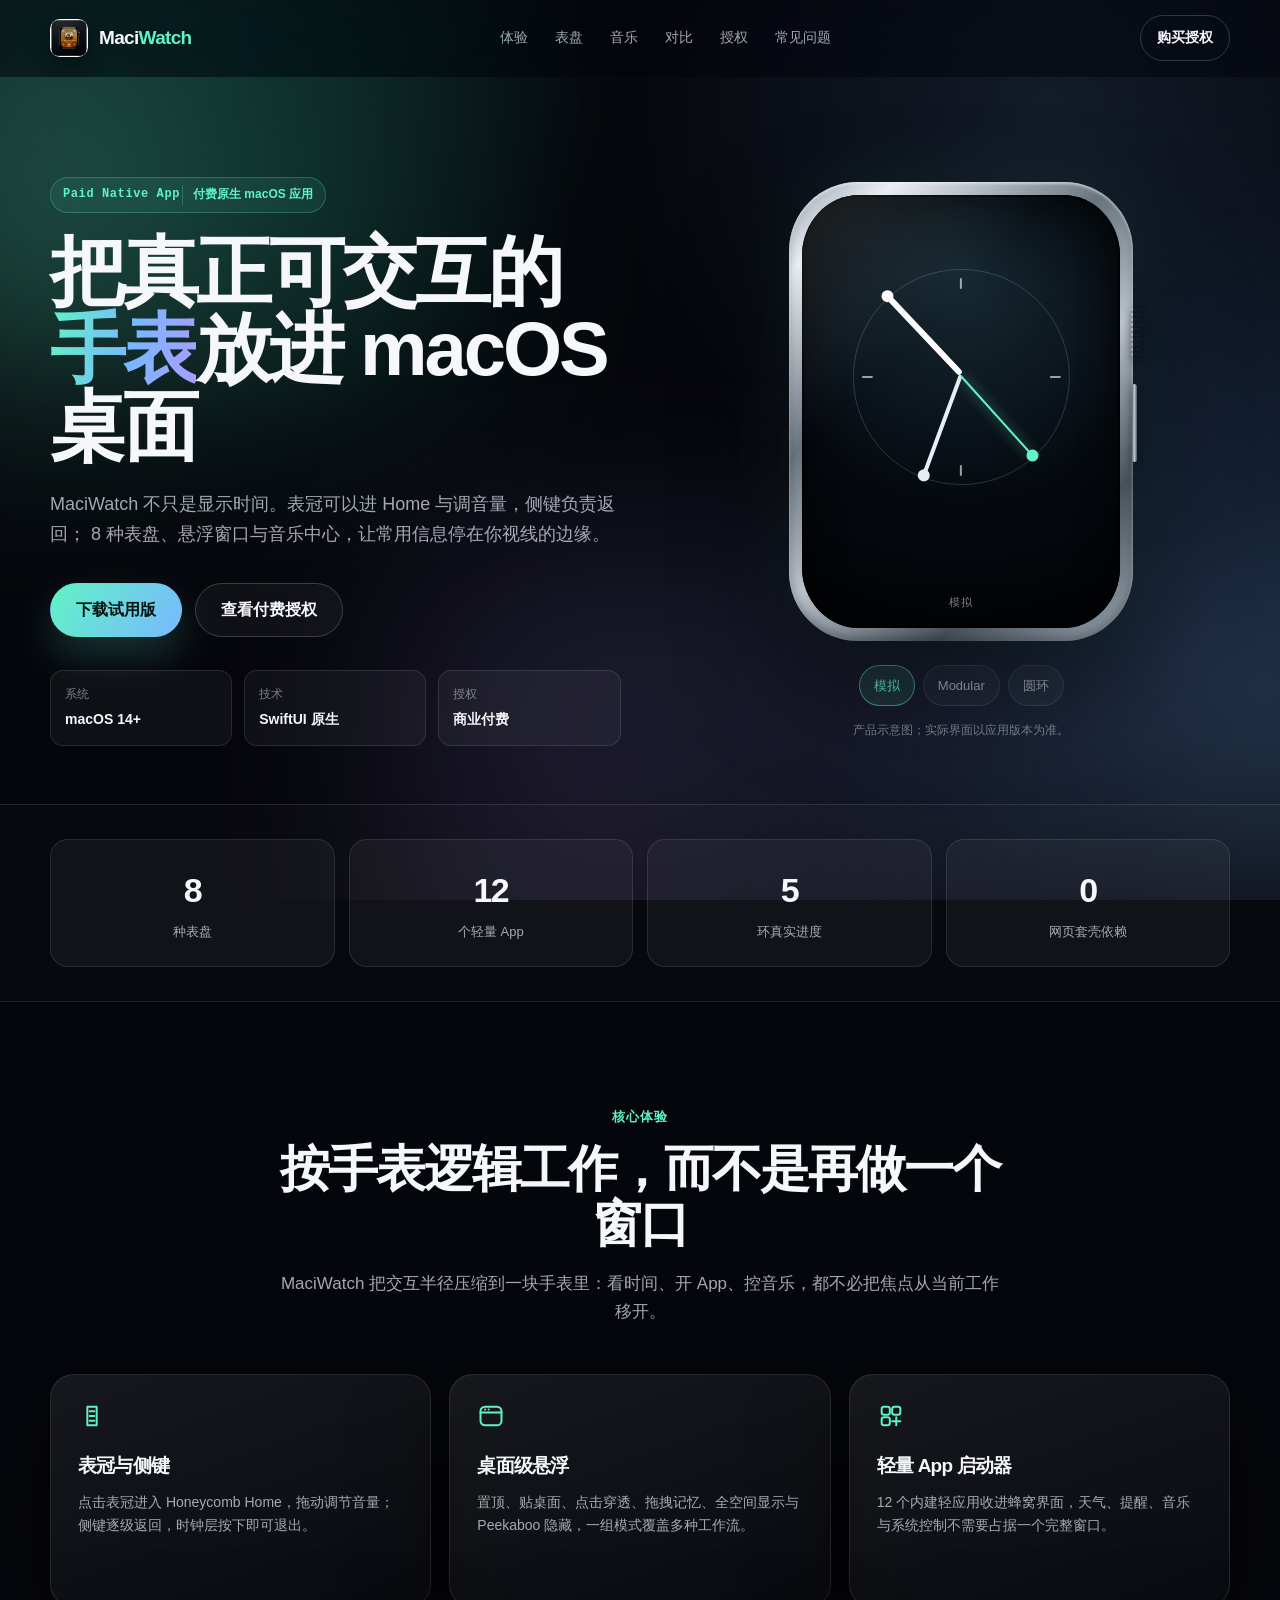
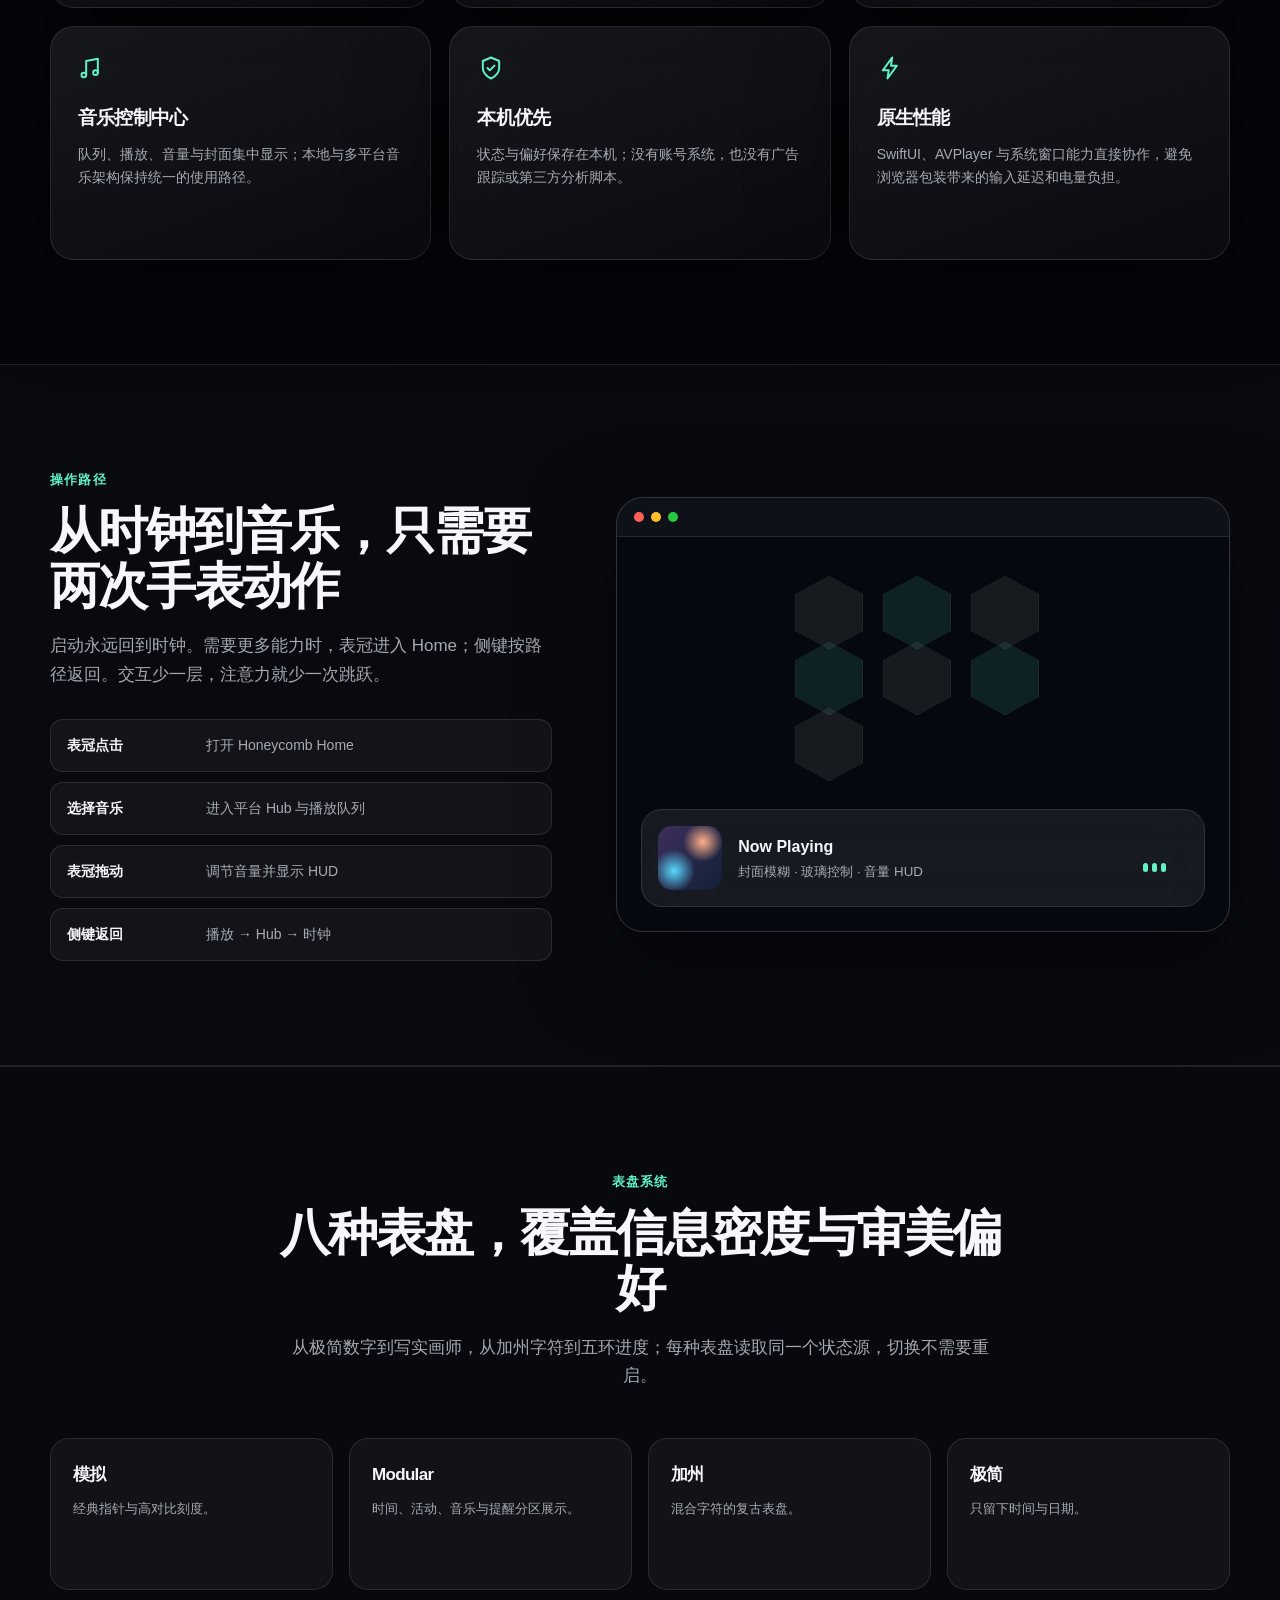
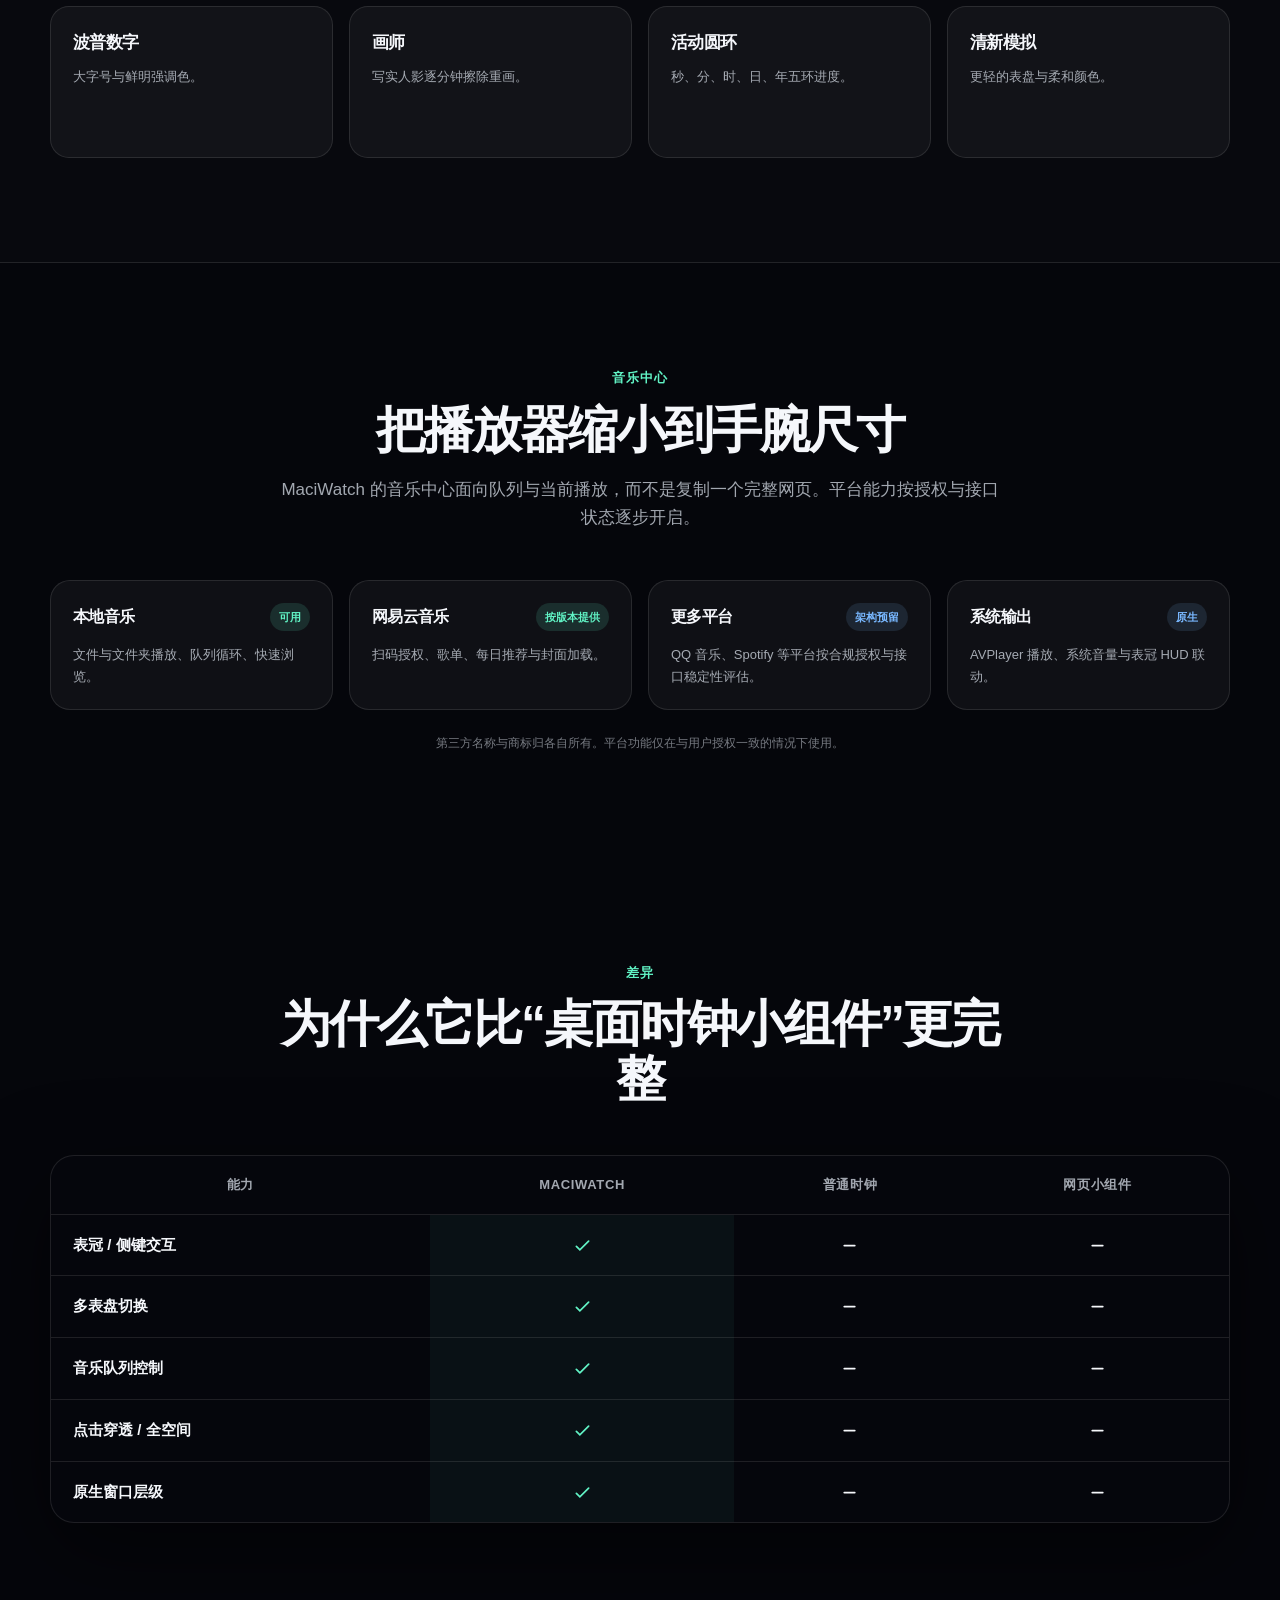
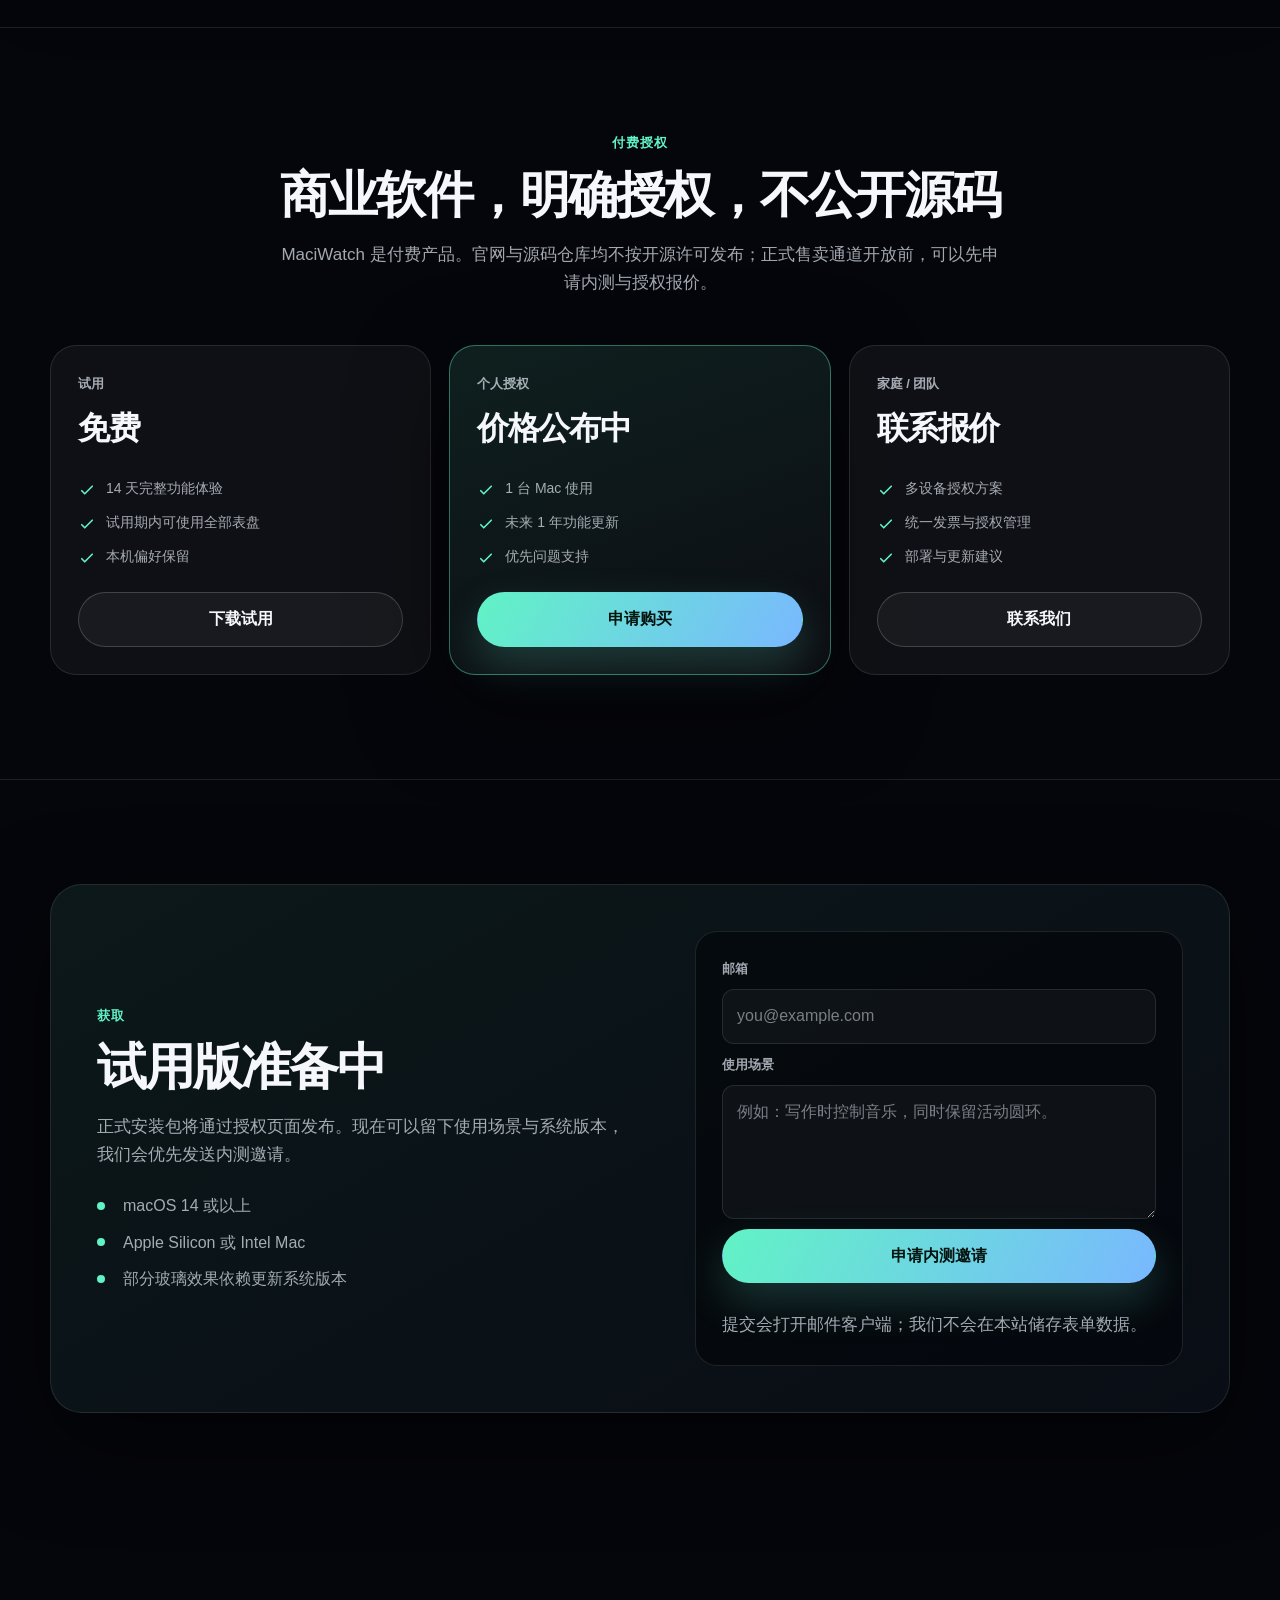
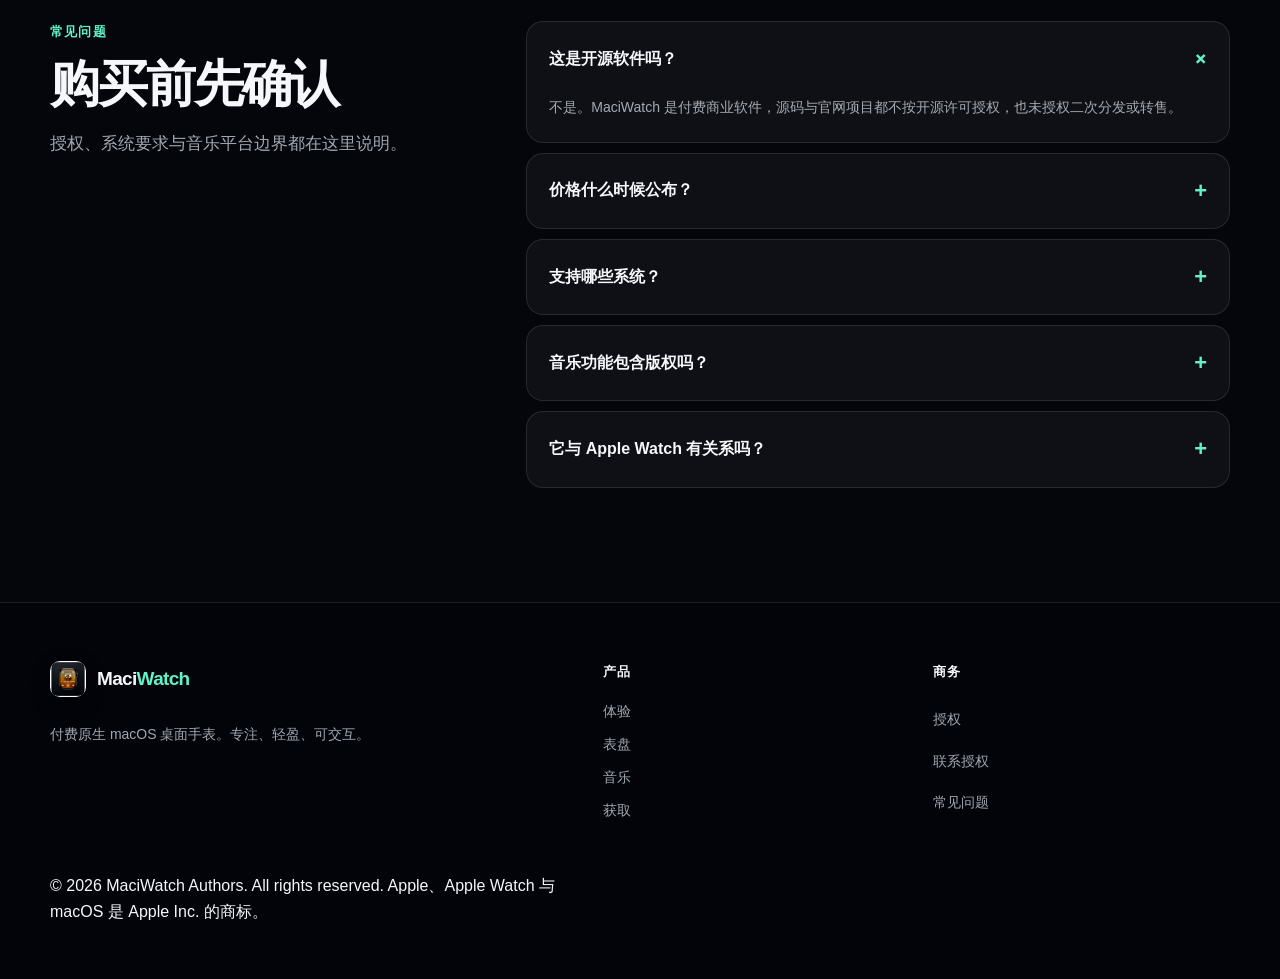
==== index.html @ de43c134 "deploy: publish MaciWatch website build" ====
<!doctype html>
<html lang="zh-CN">
<head>
  <meta charset="utf-8" />
  <meta name="viewport" content="width=device-width, initial-scale=1" />
  <title>MaciWatch — macOS 桌面悬浮手表</title>
  <meta name="description" content="MaciWatch 是付费原生 macOS 应用：把可交互手表、8 种表盘、多平台音乐与桌面悬浮窗口放进你的工作流。" />
  <meta name="theme-color" content="#05060b" />
  <link rel="canonical" href="https://maciwatch.zpad.app/" />
  <link rel="icon" type="image/svg+xml" href="/assets/favicon.svg" />
  <link rel="apple-touch-icon" href="/assets/app-icon.png" />
  <meta property="og:type" content="website" />
  <meta property="og:site_name" content="MaciWatch" />
  <meta property="og:title" content="MaciWatch — macOS 桌面悬浮手表" />
  <meta property="og:description" content="原生 macOS 付费应用：可交互表冠、8 种表盘、音乐中心与真正适合桌面的悬浮窗口。" />
  <meta property="og:url" content="https://maciwatch.zpad.app/" />
  <meta property="og:image" content="https://maciwatch.zpad.app/assets/app-icon.png" />
  <meta name="twitter:card" content="summary" />
  <script type="module" crossorigin src="/assets/index-Bne746Gc.js"></script>
  <link rel="stylesheet" crossorigin href="/assets/index-CWSUwBzQ.css">
</head>
<body>
  <svg class="icon-system" aria-hidden="true" focusable="false">
    <symbol id="i-watch" viewBox="0 0 24 24"><rect x="6" y="3" width="12" height="18" rx="4"/><path d="M12 7v5l3 2"/><path d="M18 7h2M18 11h2"/></symbol>
    <symbol id="i-crown" viewBox="0 0 24 24"><path d="M8 4h8v16H8z"/><path d="M10 8h4M10 12h4M10 16h4"/></symbol>
    <symbol id="i-grid" viewBox="0 0 24 24"><rect x="4" y="4" width="7" height="7" rx="2"/><rect x="13" y="4" width="7" height="7" rx="2"/><rect x="4" y="13" width="7" height="7" rx="2"/><path d="M16.5 13v7M13 16.5h7"/></symbol>
    <symbol id="i-window" viewBox="0 0 24 24"><rect x="3" y="4" width="18" height="16" rx="4"/><path d="M3 9h18M7 6.5h.01M10 6.5h.01"/></symbol>
    <symbol id="i-music" viewBox="0 0 24 24"><path d="M7 18V6l10-2v12"/><circle cx="5" cy="18" r="2"/><circle cx="15" cy="16" r="2"/></symbol>
    <symbol id="i-shield" viewBox="0 0 24 24"><path d="M12 3l7 3v6c0 4-3 7-7 9-4-2-7-5-7-9V6z"/><path d="M9 12l2 2 4-4"/></symbol>
    <symbol id="i-bolt" viewBox="0 0 24 24"><path d="M13 3L5 14h5l-1 7 8-11h-5z"/></symbol>
    <symbol id="i-clock" viewBox="0 0 24 24"><circle cx="12" cy="12" r="8"/><path d="M12 8v4l3 2"/></symbol>
    <symbol id="i-sparkle" viewBox="0 0 24 24"><path d="M12 3l2 5 5 2-5 2-2 5-2-5-5-2 5-2z"/><path d="M19 16l1 2 2 1-2 1-1 2-1-2-2-1 2-1z"/></symbol>
    <symbol id="i-check" viewBox="0 0 24 24"><path d="M5 13l4 4L19 7"/></symbol>
    <symbol id="i-minus" viewBox="0 0 24 24"><path d="M6 12h12"/></symbol>
    <symbol id="i-arrow" viewBox="0 0 24 24"><path d="M5 12h14M13 6l6 6-6 6"/></symbol>
  </svg>

  <div class="ambient" aria-hidden="true"><span></span><span></span><span></span></div>
  <a class="skip-link" href="#main">跳到主要内容</a>

  <header class="site-header" data-header>
    <div class="shell header-inner">
      <a class="brand" href="#top" aria-label="MaciWatch 首页">
        <img src="/assets/app-icon.png" alt="" width="38" height="38" />
        <span>Maci<em>Watch</em></span>
      </a>
      <nav class="primary-nav" id="site-nav" aria-label="主导航">
        <a href="#experience">体验</a>
        <a href="#faces">表盘</a>
        <a href="#music">音乐</a>
        <a href="#compare">对比</a>
        <a href="#license">授权</a>
        <a href="#faq">常见问题</a>
      </nav>
      <div class="header-actions">
        <a class="nav-cta" href="#license">购买授权</a>
        <button class="menu-button" type="button" aria-expanded="false" aria-controls="site-nav">
          <span></span><span></span><span></span><span class="sr-only">打开菜单</span>
        </button>
      </div>
    </div>
  </header>

  <main id="main">
    <section class="hero" id="top" aria-labelledby="hero-title">
      <div class="shell hero-grid">
        <div class="hero-copy">
          <p class="badge"><span>Paid Native App</span>付费原生 macOS 应用</p>
          <h1 id="hero-title">把真正可交互的<span>手表</span>放进 macOS 桌面</h1>
          <p class="hero-lead">
            MaciWatch 不只是显示时间。表冠可以进 Home 与调音量，侧键负责返回；
            8 种表盘、悬浮窗口与音乐中心，让常用信息停在你视线的边缘。
          </p>
          <div class="hero-actions">
            <a class="button primary" href="#download">下载试用版</a>
            <a class="button ghost" href="#license">查看付费授权</a>
          </div>
          <dl class="hero-facts">
            <div><dt>系统</dt><dd>macOS 14+</dd></div>
            <div><dt>技术</dt><dd>SwiftUI 原生</dd></div>
            <div><dt>授权</dt><dd>商业付费</dd></div>
          </dl>
        </div>

        <div class="hero-stage" aria-label="MaciWatch 产品示意">
          <div class="device-shell" data-device>
            <div class="crown" aria-hidden="true"></div>
            <div class="side-button" aria-hidden="true"></div>
            <div class="device-screen" data-screen>
              <section class="face active" data-face="analog" aria-label="模拟表盘预览">
                <div class="analog-dial">
                  <span></span><span></span><span></span><span></span>
                  <div class="hand hour" data-hour-hand></div>
                  <div class="hand minute" data-minute-hand></div>
                  <div class="hand second" data-second-hand></div>
                </div>
                <p>模拟</p>
              </section>
              <section class="face modular" data-face="modular" aria-label="模块表盘预览">
                <p class="label" data-short-date>10月12日 周一</p>
                <p class="large-time"><span data-hour>16</span><span data-minute>:40</span></p>
                <div class="modules"><span>活动 82%</span><span>音乐 播放中</span><span>提醒 3</span></div>
                <p>Modular</p>
              </section>
              <section class="face rings" data-face="rings" aria-label="活动圆环表盘预览">
                <svg viewBox="0 0 120 120" aria-hidden="true">
                  <circle cx="60" cy="60" r="50"/><circle cx="60" cy="60" r="39"/><circle cx="60" cy="60" r="28"/>
                  <circle class="r1" cx="60" cy="60" r="50"/><circle class="r2" cx="60" cy="60" r="39"/><circle class="r3" cx="60" cy="60" r="28"/>
                </svg>
                <p class="large-time"><span data-hour>16</span><span data-minute>:40</span></p>
                <p>五环进度</p>
              </section>
            </div>
          </div>
          <div class="face-switch" role="group" aria-label="切换官网表盘预览">
            <button type="button" class="active" aria-pressed="true" data-face-button="analog">模拟</button>
            <button type="button" aria-pressed="false" data-face-button="modular">Modular</button>
            <button type="button" aria-pressed="false" data-face-button="rings">圆环</button>
          </div>
          <p class="stage-note">产品示意图；实际界面以应用版本为准。</p>
        </div>
      </div>
    </section>

    <section class="proof-band" aria-label="产品概览">
      <div class="shell proof-grid">
        <article><strong>8</strong><span>种表盘</span></article>
        <article><strong>12</strong><span>个轻量 App</span></article>
        <article><strong>5</strong><span>环真实进度</span></article>
        <article><strong>0</strong><span>网页套壳依赖</span></article>
      </div>
    </section>

    <section class="section" id="experience" aria-labelledby="experience-title">
      <header class="section-head">
        <p class="eyebrow">核心体验</p>
        <h2 id="experience-title">按手表逻辑工作，而不是再做一个窗口</h2>
        <p>MaciWatch 把交互半径压缩到一块手表里：看时间、开 App、控音乐，都不必把焦点从当前工作移开。</p>
      </header>
      <div class="shell feature-grid">
        <article class="feature-card">
          <svg aria-hidden="true"><use href="#i-crown" /></svg>
          <h3>表冠与侧键</h3>
          <p>点击表冠进入 Honeycomb Home，拖动调节音量；侧键逐级返回，时钟层按下即可退出。</p>
        </article>
        <article class="feature-card">
          <svg aria-hidden="true"><use href="#i-window" /></svg>
          <h3>桌面级悬浮</h3>
          <p>置顶、贴桌面、点击穿透、拖拽记忆、全空间显示与 Peekaboo 隐藏，一组模式覆盖多种工作流。</p>
        </article>
        <article class="feature-card">
          <svg aria-hidden="true"><use href="#i-grid" /></svg>
          <h3>轻量 App 启动器</h3>
          <p>12 个内建轻应用收进蜂窝界面，天气、提醒、音乐与系统控制不需要占据一个完整窗口。</p>
        </article>
        <article class="feature-card">
          <svg aria-hidden="true"><use href="#i-music" /></svg>
          <h3>音乐控制中心</h3>
          <p>队列、播放、音量与封面集中显示；本地与多平台音乐架构保持统一的使用路径。</p>
        </article>
        <article class="feature-card">
          <svg aria-hidden="true"><use href="#i-shield" /></svg>
          <h3>本机优先</h3>
          <p>状态与偏好保存在本机；没有账号系统，也没有广告跟踪或第三方分析脚本。</p>
        </article>
        <article class="feature-card">
          <svg aria-hidden="true"><use href="#i-bolt" /></svg>
          <h3>原生性能</h3>
          <p>SwiftUI、AVPlayer 与系统窗口能力直接协作，避免浏览器包装带来的输入延迟和电量负担。</p>
        </article>
      </div>
    </section>

    <section class="section demo-section" aria-labelledby="demo-title">
      <div class="shell split">
        <div>
          <p class="eyebrow">操作路径</p>
          <h2 id="demo-title">从时钟到音乐，只需要两次手表动作</h2>
          <p>启动永远回到时钟。需要更多能力时，表冠进入 Home；侧键按路径返回。交互少一层，注意力就少一次跳跃。</p>
          <ol class="path-list">
            <li><strong>表冠点击</strong><span>打开 Honeycomb Home</span></li>
            <li><strong>选择音乐</strong><span>进入平台 Hub 与播放队列</span></li>
            <li><strong>表冠拖动</strong><span>调节音量并显示 HUD</span></li>
            <li><strong>侧键返回</strong><span>播放 → Hub → 时钟</span></li>
          </ol>
        </div>
        <div class="demo-panel" aria-hidden="true">
          <div class="demo-bar"><span></span><span></span><span></span></div>
          <div class="honeycomb">
            <span></span><span></span><span></span><span></span><span></span><span></span><span></span>
          </div>
          <div class="now-playing">
            <span class="cover"></span>
            <div><strong>Now Playing</strong><small>封面模糊 · 玻璃控制 · 音量 HUD</small></div>
            <span class="eq"><i></i><i></i><i></i></span>
          </div>
        </div>
      </div>
    </section>

    <section class="section faces-section" id="faces" aria-labelledby="faces-title">
      <header class="section-head">
        <p class="eyebrow">表盘系统</p>
        <h2 id="faces-title">八种表盘，覆盖信息密度与审美偏好</h2>
        <p>从极简数字到写实画师，从加州字符到五环进度；每种表盘读取同一个状态源，切换不需要重启。</p>
      </header>
      <div class="shell face-grid">
        <article><h3>模拟</h3><p>经典指针与高对比刻度。</p></article>
        <article><h3>Modular</h3><p>时间、活动、音乐与提醒分区展示。</p></article>
        <article><h3>加州</h3><p>混合字符的复古表盘。</p></article>
        <article><h3>极简</h3><p>只留下时间与日期。</p></article>
        <article><h3>波普数字</h3><p>大字号与鲜明强调色。</p></article>
        <article><h3>画师</h3><p>写实人影逐分钟擦除重画。</p></article>
        <article><h3>活动圆环</h3><p>秒、分、时、日、年五环进度。</p></article>
        <article><h3>清新模拟</h3><p>更轻的表盘与柔和颜色。</p></article>
      </div>
    </section>

    <section class="section music-section" id="music" aria-labelledby="music-title">
      <header class="section-head">
        <p class="eyebrow">音乐中心</p>
        <h2 id="music-title">把播放器缩小到手腕尺寸</h2>
        <p>MaciWatch 的音乐中心面向队列与当前播放，而不是复制一个完整网页。平台能力按授权与接口状态逐步开启。</p>
      </header>
      <div class="shell platform-grid">
        <article class="ready"><header><h3>本地音乐</h3><span>可用</span></header><p>文件与文件夹播放、队列循环、快速浏览。</p></article>
        <article class="ready"><header><h3>网易云音乐</h3><span>按版本提供</span></header><p>扫码授权、歌单、每日推荐与封面加载。</p></article>
        <article><header><h3>更多平台</h3><span>架构预留</span></header><p>QQ 音乐、Spotify 等平台按合规授权与接口稳定性评估。</p></article>
        <article><header><h3>系统输出</h3><span>原生</span></header><p>AVPlayer 播放、系统音量与表冠 HUD 联动。</p></article>
      </div>
      <p class="legal shell">第三方名称与商标归各自所有。平台功能仅在与用户授权一致的情况下使用。</p>
    </section>

    <section class="section compare-section" id="compare" aria-labelledby="compare-title">
      <header class="section-head">
        <p class="eyebrow">差异</p>
        <h2 id="compare-title">为什么它比“桌面时钟小组件”更完整</h2>
      </header>
      <div class="shell table-wrap">
        <table>
          <caption class="sr-only">MaciWatch 与普通桌面时钟和网页小组件的对比</caption>
          <thead><tr><th scope="col">能力</th><th scope="col">MaciWatch</th><th scope="col">普通时钟</th><th scope="col">网页小组件</th></tr></thead>
          <tbody>
            <tr><th scope="row">表冠 / 侧键交互</th><td><svg role="img" aria-label="支持"><use href="#i-check" /></svg></td><td><svg role="img" aria-label="不支持"><use href="#i-minus" /></svg></td><td><svg role="img" aria-label="不支持"><use href="#i-minus" /></svg></td></tr>
            <tr><th scope="row">多表盘切换</th><td><svg role="img" aria-label="支持"><use href="#i-check" /></svg></td><td><svg role="img" aria-label="部分支持"><use href="#i-minus" /></svg></td><td><svg role="img" aria-label="部分支持"><use href="#i-minus" /></svg></td></tr>
            <tr><th scope="row">音乐队列控制</th><td><svg role="img" aria-label="支持"><use href="#i-check" /></svg></td><td><svg role="img" aria-label="不支持"><use href="#i-minus" /></svg></td><td><svg role="img" aria-label="部分支持"><use href="#i-minus" /></svg></td></tr>
            <tr><th scope="row">点击穿透 / 全空间</th><td><svg role="img" aria-label="支持"><use href="#i-check" /></svg></td><td><svg role="img" aria-label="部分支持"><use href="#i-minus" /></svg></td><td><svg role="img" aria-label="不支持"><use href="#i-minus" /></svg></td></tr>
            <tr><th scope="row">原生窗口层级</th><td><svg role="img" aria-label="支持"><use href="#i-check" /></svg></td><td><svg role="img" aria-label="部分支持"><use href="#i-minus" /></svg></td><td><svg role="img" aria-label="不支持"><use href="#i-minus" /></svg></td></tr>
          </tbody>
        </table>
      </div>
    </section>

    <section class="section license-section" id="license" aria-labelledby="license-title">
      <header class="section-head">
        <p class="eyebrow">付费授权</p>
        <h2 id="license-title">商业软件，明确授权，不公开源码</h2>
        <p>MaciWatch 是付费产品。官网与源码仓库均不按开源许可发布；正式售卖通道开放前，可以先申请内测与授权报价。</p>
      </header>
      <div class="shell license-grid">
        <article class="license-card">
          <p class="plan">试用</p>
          <p class="price">免费</p>
          <ul>
            <li><svg aria-hidden="true"><use href="#i-check" /></svg>14 天完整功能体验</li>
            <li><svg aria-hidden="true"><use href="#i-check" /></svg>试用期内可使用全部表盘</li>
            <li><svg aria-hidden="true"><use href="#i-check" /></svg>本机偏好保留</li>
          </ul>
          <a class="button ghost" href="#download">下载试用</a>
        </article>
        <article class="license-card featured">
          <p class="plan">个人授权</p>
          <p class="price">价格公布中</p>
          <ul>
            <li><svg aria-hidden="true"><use href="#i-check" /></svg>1 台 Mac 使用</li>
            <li><svg aria-hidden="true"><use href="#i-check" /></svg>未来 1 年功能更新</li>
            <li><svg aria-hidden="true"><use href="#i-check" /></svg>优先问题支持</li>
          </ul>
          <a class="button primary" href="mailto:license@zpad.app?subject=MaciWatch%20Personal%20License">申请购买</a>
        </article>
        <article class="license-card">
          <p class="plan">家庭 / 团队</p>
          <p class="price">联系报价</p>
          <ul>
            <li><svg aria-hidden="true"><use href="#i-check" /></svg>多设备授权方案</li>
            <li><svg aria-hidden="true"><use href="#i-check" /></svg>统一发票与授权管理</li>
            <li><svg aria-hidden="true"><use href="#i-check" /></svg>部署与更新建议</li>
          </ul>
          <a class="button ghost" href="mailto:license@zpad.app?subject=MaciWatch%20Team%20License">联系我们</a>
        </article>
      </div>
    </section>

    <section class="section download-section" id="download" aria-labelledby="download-title">
      <div class="shell download-panel">
        <div>
          <p class="eyebrow">获取</p>
          <h2 id="download-title">试用版准备中</h2>
          <p>正式安装包将通过授权页面发布。现在可以留下使用场景与系统版本，我们会优先发送内测邀请。</p>
          <ul class="requirements">
            <li>macOS 14 或以上</li>
            <li>Apple Silicon 或 Intel Mac</li>
            <li>部分玻璃效果依赖更新系统版本</li>
          </ul>
        </div>
        <form class="waitlist" action="mailto:license@zpad.app" method="post" enctype="text/plain">
          <label for="email">邮箱</label>
          <input id="email" name="email" type="email" autocomplete="email" placeholder="you@example.com" required />
          <label for="use-case">使用场景</label>
          <textarea id="use-case" name="use_case" rows="4" placeholder="例如：写作时控制音乐，同时保留活动圆环。"></textarea>
          <button class="button primary" type="submit">申请内测邀请</button>
          <p>提交会打开邮件客户端；我们不会在本站储存表单数据。</p>
        </form>
      </div>
    </section>

    <section class="section faq-section" id="faq" aria-labelledby="faq-title">
      <div class="shell faq-grid">
        <div>
          <p class="eyebrow">常见问题</p>
          <h2 id="faq-title">购买前先确认</h2>
          <p>授权、系统要求与音乐平台边界都在这里说明。</p>
        </div>
        <div>
          <details open><summary>这是开源软件吗？</summary><p>不是。MaciWatch 是付费商业软件，源码与官网项目都不按开源许可授权，也未授权二次分发或转售。</p></details>
          <details><summary>价格什么时候公布？</summary><p>正式试用版与购买流程完成前，价格暂不公开。你可以通过授权表单获取个人、家庭或团队报价。</p></details>
          <details><summary>支持哪些系统？</summary><p>基础功能支持 macOS 14+。液态玻璃等新系统能力会在可用时增强，不会成为基础功能的硬性门槛。</p></details>
          <details><summary>音乐功能包含版权吗？</summary><p>不包含。应用只提供播放与控制入口，用户需自行保证账号、内容与当地法规授权。</p></details>
          <details><summary>它与 Apple Watch 有关系吗？</summary><p>没有官方关系。Apple、Apple Watch 与 macOS 是 Apple Inc. 的商标，MaciWatch 是独立软件。</p></details>
        </div>
      </div>
    </section>
  </main>

  <footer class="site-footer">
    <div class="shell footer-grid">
      <div>
        <a class="brand light" href="#top"><img src="/assets/app-icon.png" alt="" width="36" height="36" /><span>Maci<em>Watch</em></span></a>
        <p>付费原生 macOS 桌面手表。专注、轻盈、可交互。</p>
      </div>
      <nav aria-label="产品导航"><h2>产品</h2><a href="#experience">体验</a><a href="#faces">表盘</a><a href="#music">音乐</a><a href="#download">获取</a></nav>
      <nav aria-label="商务导航"><h2>商务</h2><a href="#license">授权</a><a href="mailto:license@zpad.app">联系授权</a><a href="#faq">常见问题</a></nav>
      <p class="legal">© <span data-year>2026</span> MaciWatch Authors. All rights reserved. Apple、Apple Watch 与 macOS 是 Apple Inc. 的商标。</p>
    </div>
  </footer>

</body>
</html>
---- assets/index-CWSUwBzQ.css ----
:root{color-scheme:dark;--bg: #05060b;--surface: rgba(255,255,255,.045);--surface-strong: rgba(255,255,255,.085);--border: rgba(255,255,255,.1);--border-strong: rgba(255,255,255,.18);--text: #f5f7fb;--muted: rgba(230,236,246,.7);--faint: rgba(230,236,246,.5);--mint: #61f3c5;--blue: #79b8ff;--violet: #a99cff;--shadow: 0 30px 90px rgba(0,0,0,.5);--font: -apple-system, BlinkMacSystemFont, "SF Pro Text", "Segoe UI", "PingFang SC", "Hiragino Sans GB", "Microsoft YaHei", sans-serif;--mono: ui-monospace, SFMono-Regular, "SF Mono", Menlo, Consolas, monospace}*{box-sizing:border-box}html{scroll-behavior:smooth;scroll-padding-top:96px}body{margin:0;min-width:320px;background:var(--bg);color:var(--text);font-family:var(--font);line-height:1.65;overflow-x:hidden}img,svg{display:block;max-width:100%}a{color:inherit;text-decoration:none}button,input,textarea{font:inherit}code{font-family:var(--mono)}.shell{width:min(1180px,calc(100% - 44px));margin:0 auto}.sr-only,.icon-system{position:absolute;width:1px;height:1px;overflow:hidden;clip:rect(0 0 0 0);white-space:nowrap}.skip-link{position:fixed;z-index:1000;top:14px;left:14px;padding:10px 16px;border-radius:999px;background:var(--mint);color:#04150f;font-weight:750;transform:translateY(-180%);transition:transform .18s ease}.skip-link:focus{transform:translateY(0)}:focus-visible{outline:2px solid var(--mint);outline-offset:3px;border-radius:5px}.ambient{position:fixed;inset:0;z-index:-1;overflow:hidden;background:radial-gradient(circle at 15% 0%,rgba(97,243,197,.12),transparent 31%),radial-gradient(circle at 82% 12%,rgba(121,184,255,.12),transparent 34%),var(--bg)}.ambient span{position:absolute;display:block;width:44vw;height:44vw;min-width:440px;min-height:440px;filter:blur(110px);opacity:.3}.ambient span:nth-child(1){top:-14vw;left:-9vw;background:conic-gradient(from 120deg,#0f6d59,#61f3c5,#123c4b,#0f6d59);animation:spin-slow 27s linear infinite}.ambient span:nth-child(2){top:32vh;right:-16vw;background:conic-gradient(from 30deg,#1b3d68,#79b8ff,#485d92,#1b3d68);animation:spin-slow 35s linear infinite reverse}.ambient span:nth-child(3){bottom:-18vw;left:32vw;background:conic-gradient(from 220deg,#4d356b,#a99cff,#2f3d63,#4d356b);opacity:.18;animation:spin-slow 40s linear infinite}@keyframes spin-slow{0%{transform:rotate(0) scale(1)}50%{transform:rotate(180deg) scale(1.08)}to{transform:rotate(360deg) scale(1)}}.site-header{position:sticky;top:0;z-index:300;border-bottom:1px solid transparent;background:#05060b94;-webkit-backdrop-filter:blur(24px) saturate(150%);backdrop-filter:blur(24px) saturate(150%);transition:background .2s ease,border-color .2s ease}.site-header.is-scrolled{border-color:var(--border);background:#05060bdb}.header-inner{display:flex;align-items:center;justify-content:space-between;gap:20px;height:76px}.brand{display:inline-flex;align-items:center;gap:11px;font-size:19px;font-weight:800;letter-spacing:-.035em}.brand img{border-radius:10px;box-shadow:0 6px 18px #0006}.brand em{color:var(--mint);font-style:normal}.primary-nav{display:flex;align-items:center;gap:3px;color:var(--muted);font-size:14px}.primary-nav a:not(.nav-cta){padding:9px 12px;border-radius:999px;transition:color .16s ease,background .16s ease}.primary-nav a:not(.nav-cta):hover,.primary-nav a:not(.nav-cta):focus-visible{color:var(--text);background:var(--surface)}.header-actions{display:flex;align-items:center;gap:10px}.nav-cta{padding:10px 16px;border:1px solid var(--border-strong);border-radius:999px;font-size:14px;font-weight:720;transition:background .16s ease,transform .16s ease}.nav-cta:hover{background:var(--surface-strong);transform:translateY(-1px)}.menu-button{display:none;width:44px;height:44px;padding:10px;border:1px solid var(--border);border-radius:12px;background:var(--surface);cursor:pointer}.menu-button span:not(.sr-only){display:block;height:2px;margin:3px 0;border-radius:2px;background:currentColor;transition:transform .18s ease,opacity .18s ease}.menu-button[aria-expanded=true] span:nth-child(1){transform:translateY(5px) rotate(45deg)}.menu-button[aria-expanded=true] span:nth-child(2){opacity:0}.menu-button[aria-expanded=true] span:nth-child(3){transform:translateY(-5px) rotate(-45deg)}.hero{padding:100px 0 58px}.hero-grid{display:grid;grid-template-columns:minmax(0,1.03fr) minmax(350px,.97fr);gap:72px;align-items:center}.badge{display:inline-flex;align-items:center;gap:10px;margin:0 0 20px;padding:7px 12px;border:1px solid rgba(97,243,197,.25);border-radius:999px;background:#61f3c514;color:var(--mint);font-size:12px;font-weight:750}.badge span{padding-right:2px;border-right:1px solid rgba(97,243,197,.25);font-family:var(--mono);letter-spacing:.05em}h1,h2,h3{letter-spacing:-.04em}.hero h1{margin:0;max-width:690px;font-size:clamp(42px,6vw,76px);line-height:1.02}.hero h1 span{background:linear-gradient(100deg,var(--mint),var(--blue) 55%,var(--violet));-webkit-background-clip:text;background-clip:text;color:transparent}.hero-lead{max-width:610px;margin:25px 0 0;color:var(--muted);font-size:18px}.hero-actions{display:flex;flex-wrap:wrap;gap:13px;margin-top:33px}.button{display:inline-flex;align-items:center;justify-content:center;min-height:50px;padding:13px 25px;border:1px solid transparent;border-radius:999px;font-weight:750;cursor:pointer;transition:transform .16s ease,background .16s ease,box-shadow .16s ease}.button.primary{background:linear-gradient(120deg,var(--mint),var(--blue));color:#04150f;box-shadow:0 18px 42px #5ed8bf38}.button.primary:hover{transform:translateY(-2px);box-shadow:0 22px 52px #5ed8bf47}.button.ghost{border-color:var(--border-strong);background:var(--surface);color:var(--text)}.button.ghost:hover{background:var(--surface-strong);transform:translateY(-2px)}.hero-facts{display:grid;grid-template-columns:repeat(3,1fr);gap:12px;margin:33px 0 0}.hero-facts div{padding:14px;border:1px solid var(--border);border-radius:13px;background:var(--surface)}.hero-facts dt{color:var(--faint);font-size:12px}.hero-facts dd{margin:3px 0 0;font-size:14px;font-weight:750}.hero-stage{display:flex;flex-direction:column;align-items:center}.device-shell{position:relative;width:min(344px,84vw);aspect-ratio:.75;padding:13px;border-radius:20%/15%;background:linear-gradient(140deg,#94a0aa,#e9eef3 12%,#68737d 37%,#bac2ca 56%,#48525b 78%,#9ba6b0);box-shadow:inset 0 2px 3px #ffffff8c,inset 0 -4px 8px #00000047,0 48px 105px #00000080,0 0 80px #61f3c514;transition:transform .22s ease}.device-screen{position:relative;height:100%;overflow:hidden;border-radius:18%/14%;background:radial-gradient(circle at 50% 20%,#162831,#05090f 58%,#010306);box-shadow:inset 0 0 0 2px #000000b8,inset 0 0 36px #000000bf}.device-screen:after{content:"";position:absolute;inset:0;pointer-events:none;background:linear-gradient(135deg,rgba(255,255,255,.1),transparent 34%),radial-gradient(circle at center,transparent 54%,rgba(0,0,0,.43))}.crown,.side-button{position:absolute;background:linear-gradient(90deg,#58636d,#c6ccd3 45%,#4c565f);box-shadow:0 2px 9px #00000059}.crown{top:27%;right:-8px;width:10px;height:54px;border-radius:5px;background-image:repeating-linear-gradient(180deg,rgba(0,0,0,.22) 0 2px,transparent 2px 5px)}.side-button{top:44%;right:-4px;width:5px;height:78px;border-radius:3px}.face{position:absolute;inset:0;display:none;color:#fff;text-align:center}.face.active{display:flex;flex-direction:column;align-items:center;justify-content:center;animation:face-in .28s ease}.face>p:last-child{position:absolute;right:20px;bottom:17px;left:20px;margin:0;color:#ffffff94;font-size:11px;letter-spacing:.08em}@keyframes face-in{0%{opacity:0;transform:scale(.96)}to{opacity:1;transform:scale(1)}}.analog-dial{position:absolute;top:17%;left:50%;width:68%;aspect-ratio:1;border:1px solid rgba(255,255,255,.16);border-radius:50%;transform:translate(-50%)}.analog-dial span{position:absolute;width:2px;height:11px;border-radius:2px;background:#fff9}.analog-dial span:nth-child(1){top:8px;left:50%;transform:translate(-50%)}.analog-dial span:nth-child(2){top:50%;right:8px;width:11px;height:2px;transform:translateY(-50%)}.analog-dial span:nth-child(3){bottom:8px;left:50%;transform:translate(-50%)}.analog-dial span:nth-child(4){top:50%;left:8px;width:11px;height:2px;transform:translateY(-50%)}.hand{position:absolute;left:50%;bottom:50%;width:50%;height:3px;border-radius:4px;transform-origin:left center;transform:rotate(-90deg)}.hand.hour{height:6px;background:#fff}.hand.minute{height:4px;background:#e8eef5}.hand.second{height:2px;background:var(--mint);box-shadow:0 0 12px #61f3c5bf}.hand:after{content:"";position:absolute;right:-6px;top:50%;width:12px;height:12px;border-radius:50%;background:inherit;transform:translateY(-50%)}.face .label{margin:0 0 8px;color:var(--mint);font-size:13px;font-weight:750}.large-time{margin:0;font-size:65px;line-height:1;letter-spacing:-.05em}.large-time span:last-child{color:#ffffff8c}.modules{display:grid;grid-template-columns:repeat(2,1fr);gap:6px;margin-top:13px}.modules span{padding:9px 7px;border-radius:8px;background:#ffffff14;color:#ffffffba;font-size:11px}.modules span:first-child{grid-column:1 / -1;color:var(--mint)}.face.rings svg{width:66%;transform:rotate(-90deg)}.face.rings svg circle{fill:none;stroke:#ffffff1a;stroke-width:10;stroke-linecap:round}.r1{stroke:#ff7096;stroke-dasharray:258 314}.r2{stroke:var(--mint);stroke-dasharray:174 245}.r3{stroke:var(--blue);stroke-dasharray:87 176}.face.rings .large-time{margin-top:13px;font-size:35px;font-weight:700}.face-switch{display:flex;flex-wrap:wrap;justify-content:center;gap:8px;margin-top:24px}.face-switch button{padding:9px 14px;border:1px solid var(--border);border-radius:999px;background:var(--surface);color:var(--muted);font-size:13px;cursor:pointer;transition:color .16s ease,background .16s ease,border-color .16s ease}.face-switch button:hover{color:var(--text);border-color:var(--border-strong)}.face-switch button.active{border-color:#61f3c58c;background:#61f3c51f;color:var(--mint)}.stage-note{margin:15px 0 0;color:var(--faint);font-size:12px}.proof-band{padding:34px 0;border-block:1px solid var(--border);background:#ffffff04}.proof-grid{display:grid;grid-template-columns:repeat(4,1fr);gap:14px}.proof-grid article{padding:22px;border:1px solid var(--border);border-radius:18px;background:var(--surface);text-align:center}.proof-grid strong{display:block;font-size:34px;letter-spacing:-.05em}.proof-grid span{color:var(--muted);font-size:13px}.section{padding:104px 0}.section-head{width:min(730px,100%);margin:0 auto 48px;text-align:center}.section-head h2,.split h2,.download-panel h2,.faq-grid h2{margin:0;font-size:clamp(31px,4vw,50px);line-height:1.1}.section-head p:not(.eyebrow),.split>div>p:not(.eyebrow),.download-panel p:not(.eyebrow),.faq-grid>div:first-child>p:not(.eyebrow){margin:18px 0 0;color:var(--muted);font-size:17px}.eyebrow{display:block;margin:0 0 14px;color:var(--mint);font-size:13px;font-weight:780;letter-spacing:.09em;text-transform:uppercase}.feature-grid{display:grid;grid-template-columns:repeat(3,1fr);gap:18px}.feature-card{min-height:234px;padding:27px;border:1px solid var(--border);border-radius:24px;background:linear-gradient(160deg,#ffffff13,#ffffff06);box-shadow:var(--shadow);transition:transform .18s ease,border-color .18s ease}.feature-card:hover{transform:translateY(-5px);border-color:var(--border-strong)}.feature-card svg{width:28px;height:28px;margin-bottom:20px;fill:none;stroke:var(--mint);stroke-width:1.7;stroke-linecap:round;stroke-linejoin:round}.feature-card h3{margin:0 0 10px;font-size:19px}.feature-card p{margin:0;color:var(--muted);font-size:14px}.demo-section{border-block:1px solid var(--border);background:#ffffff05}.split{display:grid;grid-template-columns:.9fr 1.1fr;gap:64px;align-items:center}.path-list{display:grid;gap:10px;margin:30px 0 0;padding:0;list-style:none;counter-reset:path}.path-list li{display:grid;grid-template-columns:125px 1fr;gap:14px;align-items:center;padding:14px 16px;border:1px solid var(--border);border-radius:13px;background:var(--surface)}.path-list strong,.path-list span{font-size:14px}.path-list span{color:var(--muted)}.demo-panel{overflow:hidden;border:1px solid var(--border-strong);border-radius:27px;background:#070910d1;box-shadow:var(--shadow)}.demo-bar{display:flex;gap:7px;padding:14px 17px;border-bottom:1px solid var(--border);background:#ffffff09}.demo-bar span{width:10px;height:10px;border-radius:50%;background:#ffffff2e}.demo-bar span:nth-child(1){background:#ff6159}.demo-bar span:nth-child(2){background:#ffbd2e}.demo-bar span:nth-child(3){background:#28c941}.honeycomb{display:grid;grid-template-columns:repeat(3,88px);justify-content:center;padding:42px 20px 32px}.honeycomb span{width:68px;height:74px;margin:-4px 4px;background:#ffffff12;clip-path:polygon(50% 0,100% 25%,100% 75%,50% 100%,0 75%,0 25%);box-shadow:inset 0 0 0 1px #ffffff0d}.honeycomb span:nth-child(2n){background:#61f3c51c}.now-playing{display:grid;grid-template-columns:64px 1fr 45px;gap:16px;align-items:center;margin:0 24px 24px;padding:16px;border:1px solid rgba(255,255,255,.11);border-radius:21px;background:#ffffff13;-webkit-backdrop-filter:blur(24px);backdrop-filter:blur(24px)}.cover{width:64px;height:64px;border-radius:14px;background:radial-gradient(circle at 70% 25%,#ffb08a,transparent 30%),radial-gradient(circle at 25% 70%,#58d7ff,transparent 32%),linear-gradient(135deg,#3d2f5e,#102033)}.now-playing strong{display:block}.now-playing small{display:block;color:var(--muted)}.eq{display:flex;align-items:flex-end;gap:4px;height:28px}.eq i{width:5px;height:35%;border-radius:3px;background:var(--mint);animation:eq 1.15s ease-in-out infinite}.eq i:nth-child(2){animation-delay:.16s}.eq i:nth-child(3){animation-delay:.34s}@keyframes eq{0%,to{height:20%;opacity:.7}50%{height:100%;opacity:1}}.faces-section{background:#ffffff04;border-block:1px solid var(--border)}.face-grid{display:grid;grid-template-columns:repeat(4,1fr);gap:16px}.face-grid article{min-height:152px;padding:22px;border:1px solid var(--border);border-radius:19px;background:var(--surface);transition:transform .18s ease,border-color .18s ease}.face-grid article:hover{transform:translateY(-4px);border-color:#61f3c559}.face-grid h3{margin:0 0 8px;font-size:17px}.face-grid p{margin:0;color:var(--muted);font-size:13px}.platform-grid{display:grid;grid-template-columns:repeat(4,1fr);gap:16px}.platform-grid article{padding:22px;border:1px solid var(--border);border-radius:20px;background:var(--surface)}.platform-grid header{display:flex;align-items:center;justify-content:space-between;gap:12px}.platform-grid h3{margin:0;font-size:16px}.platform-grid header span,.platform-grid article.ready header span{padding:5px 9px;border-radius:999px;background:#79b8ff1f;color:var(--blue);font-size:11px;font-weight:760}.platform-grid article.ready header span{background:#61f3c521;color:var(--mint)}.platform-grid p{margin:13px 0 0;color:var(--muted);font-size:13px}.music-section .legal{max-width:780px;margin:24px auto 0;color:var(--faint);font-size:12px;text-align:center}.compare-section .table-wrap{overflow-x:auto;border:1px solid var(--border);border-radius:24px;background:#06080eb3;box-shadow:var(--shadow)}table{width:100%;min-width:730px;border-collapse:collapse}caption{text-align:left}th,td{padding:18px 22px;border-bottom:1px solid var(--border);text-align:center}thead th{color:var(--muted);font-size:13px;letter-spacing:.05em;text-transform:uppercase}tbody th{text-align:left;font-size:15px}tbody tr:last-child th,tbody tr:last-child td{border-bottom:0}tbody td:first-of-type{background:#61f3c50b;color:var(--mint);font-weight:750}table svg{width:21px;height:21px;margin:0 auto;fill:none;stroke-width:2;stroke-linecap:round}td svg{stroke:currentColor}.license-section{border-block:1px solid var(--border)}.license-grid{display:grid;grid-template-columns:repeat(3,1fr);gap:18px;align-items:stretch}.license-card{display:flex;flex-direction:column;padding:27px;border:1px solid var(--border);border-radius:26px;background:var(--surface)}.license-card.featured{border-color:#61f3c56b;background:linear-gradient(160deg,#61f3c51c,#ffffff08);box-shadow:var(--shadow)}.plan{margin:0;color:var(--muted);font-size:13px;font-weight:750}.price{margin:8px 0 22px;font-size:32px;font-weight:820;letter-spacing:-.045em}.license-card ul{flex:1;display:grid;gap:11px;margin:0 0 24px;padding:0;list-style:none;color:var(--muted);font-size:14px}.license-card li{display:flex;gap:10px;align-items:flex-start}.license-card li svg{width:18px;height:18px;flex:none;margin-top:4px;fill:none;stroke:var(--mint);stroke-width:2.2;stroke-linecap:round;stroke-linejoin:round}.license-card .button{width:100%}.download-panel{display:grid;grid-template-columns:1fr .9fr;gap:56px;align-items:center;padding:46px;border:1px solid var(--border);border-radius:32px;background:linear-gradient(150deg,#61f3c514,#79b8ff0b);box-shadow:var(--shadow)}.requirements{display:grid;gap:10px;margin:24px 0 0;padding:0;list-style:none;color:var(--muted)}.requirements li{position:relative;padding-left:26px}.requirements li:before{content:"";position:absolute;left:0;top:.55em;width:8px;height:8px;border-radius:50%;background:var(--mint)}.waitlist{display:grid;gap:10px;padding:26px;border:1px solid var(--border);border-radius:22px;background:#04060b9e}.waitlist label{color:var(--muted);font-size:13px;font-weight:720}.waitlist input,.waitlist textarea{width:100%;padding:13px 14px;border:1px solid var(--border);border-radius:12px;background:#ffffff0a;color:var(--text);resize:vertical}.waitlist input::placeholder,.waitlist textarea::placeholder{color:var(--faint)}.waitlist input:focus,.waitlist textarea:focus{border-color:#61f3c58c;outline:none;box-shadow:0 0 0 3px #61f3c51f}.waitlist p{margin:2px 0 0;color:var(--faint);font-size:12px}.faq-grid{display:grid;grid-template-columns:.75fr 1.25fr;gap:54px;align-items:start}.faq-grid details{margin-bottom:10px;border:1px solid var(--border);border-radius:17px;background:var(--surface);overflow:hidden}.faq-grid summary{display:flex;align-items:center;justify-content:space-between;gap:20px;padding:19px 22px;cursor:pointer;font-weight:740;list-style:none}.faq-grid summary::-webkit-details-marker{display:none}.faq-grid summary:after{content:"+";color:var(--mint);font-size:22px;transition:transform .16s ease}.faq-grid details[open] summary:after{transform:rotate(45deg)}.faq-grid details p{margin:0;padding:0 22px 22px;color:var(--muted);font-size:14px}.site-footer{padding:58px 0 38px;border-top:1px solid var(--border);background:#03040a}.footer-grid{display:grid;grid-template-columns:1.4fr .8fr .8fr;gap:34px}.footer-grid>div>p{max-width:360px;margin:18px 0 0;color:var(--muted);font-size:14px}.footer-grid nav{display:grid;gap:10px}.footer-grid h2{margin:0 0 8px;font-size:13px;letter-spacing:.08em;text-transform:uppercase}.footer-grid nav a{color:var(--muted);font-size:14px}.footer-grid nav a:hover{color:var(--text)}.footer-legal{grid-column:1/-1;margin:28px 0 0;padding-top:22px;border-top:1px solid var(--border);color:var(--faint);font-size:12px}@media(max-width:1080px){.hero-grid,.split,.download-panel,.faq-grid{grid-template-columns:1fr;gap:48px}.hero{padding-top:68px}.hero-stage{order:-1}.feature-grid,.face-grid,.platform-grid,.license-grid,.proof-grid{grid-template-columns:repeat(2,1fr)}.footer-grid{grid-template-columns:1fr 1fr}}@media(max-width:760px){html{scroll-padding-top:82px}.shell{width:calc(100% - 32px)}.header-inner{height:68px}.menu-button{display:block}.primary-nav{position:absolute;top:68px;left:16px;right:16px;display:none;flex-direction:column;align-items:stretch;padding:10px;border:1px solid var(--border);border-radius:18px;background:#05060bf7;box-shadow:var(--shadow)}.primary-nav.is-open{display:flex}.primary-nav a:not(.nav-cta){padding:13px 14px}.nav-cta{display:none}.section{padding:74px 0}.hero h1{font-size:42px}.hero-actions .button{width:100%}.hero-facts,.feature-grid,.face-grid,.platform-grid,.license-grid,.proof-grid{grid-template-columns:1fr}.path-list li{grid-template-columns:1fr;gap:4px}.honeycomb{grid-template-columns:repeat(3,64px)}.honeycomb span{width:48px;height:52px}.download-panel{padding:24px}.footer-grid{grid-template-columns:1fr}}@media(prefers-reduced-motion:reduce){html{scroll-behavior:auto}*,*:before,*:after{animation-duration:.01ms!important;animation-iteration-count:1!important;transition-duration:.01ms!important}}
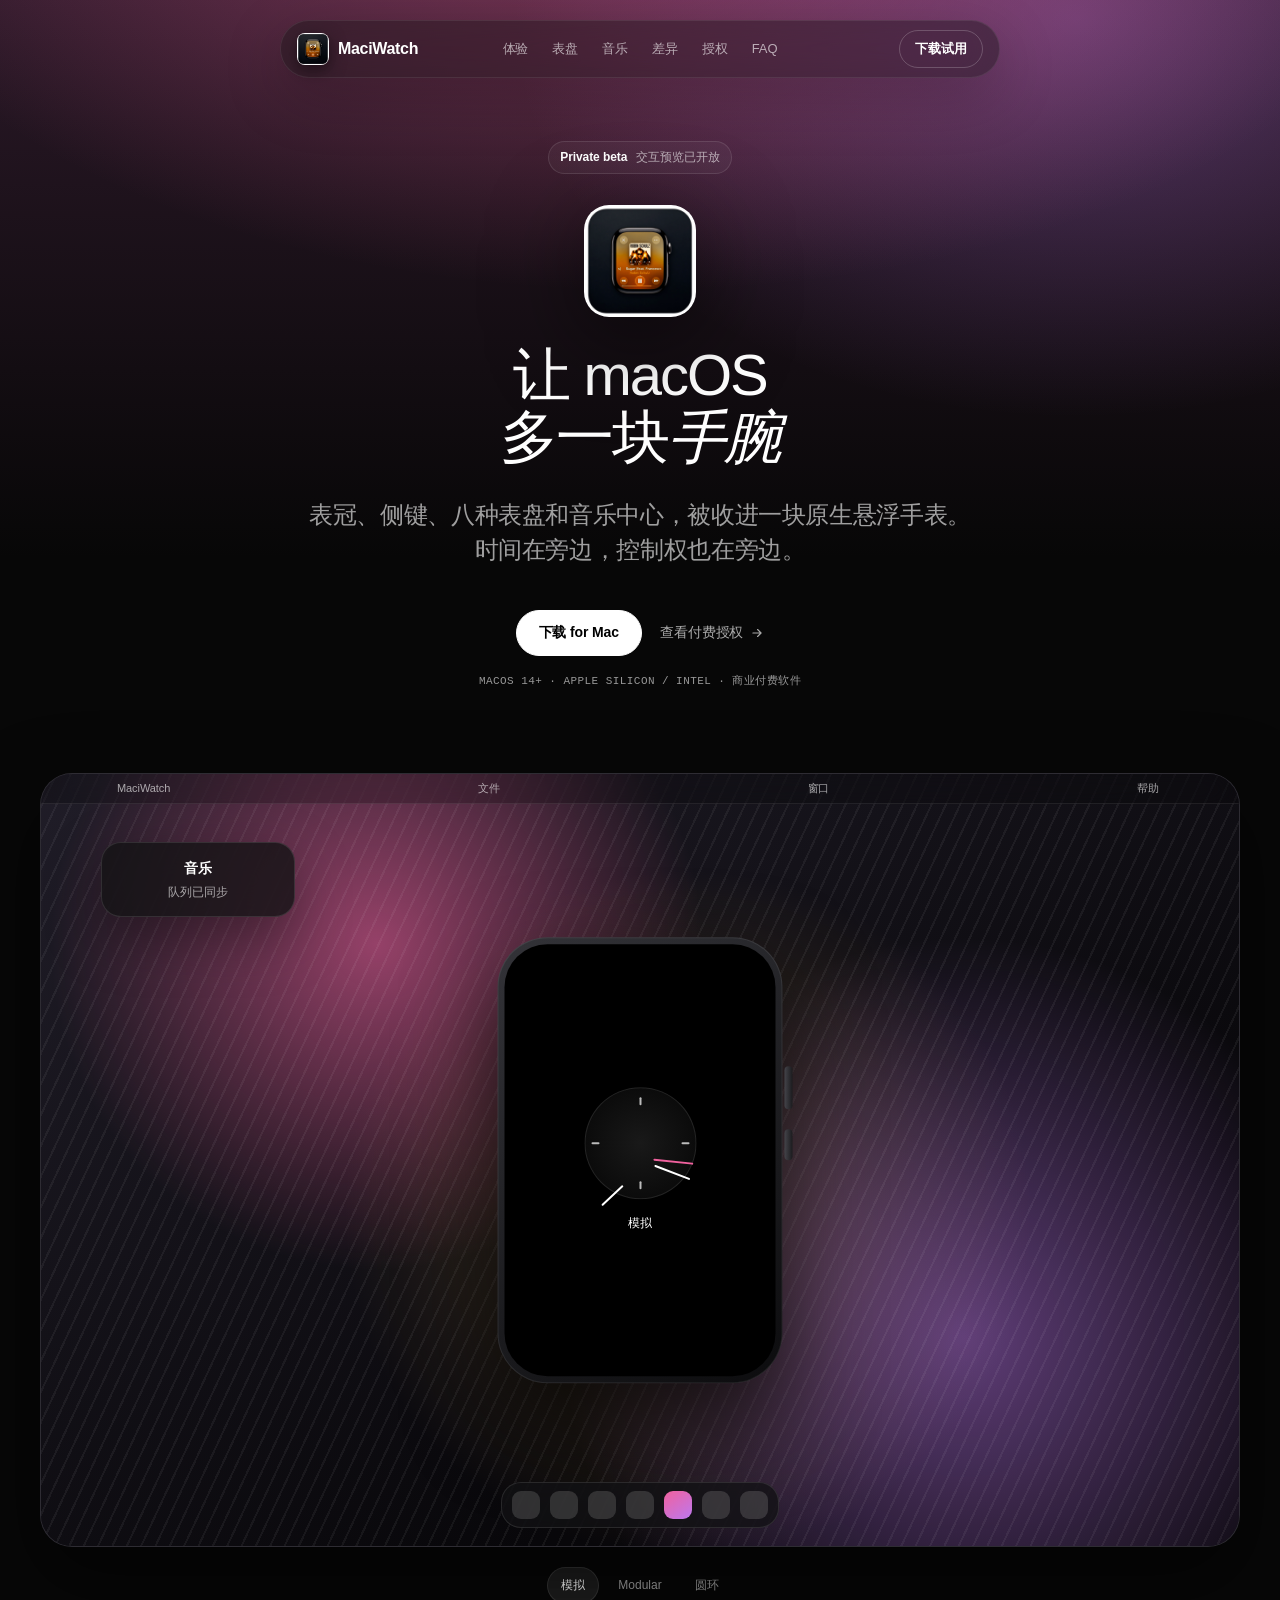
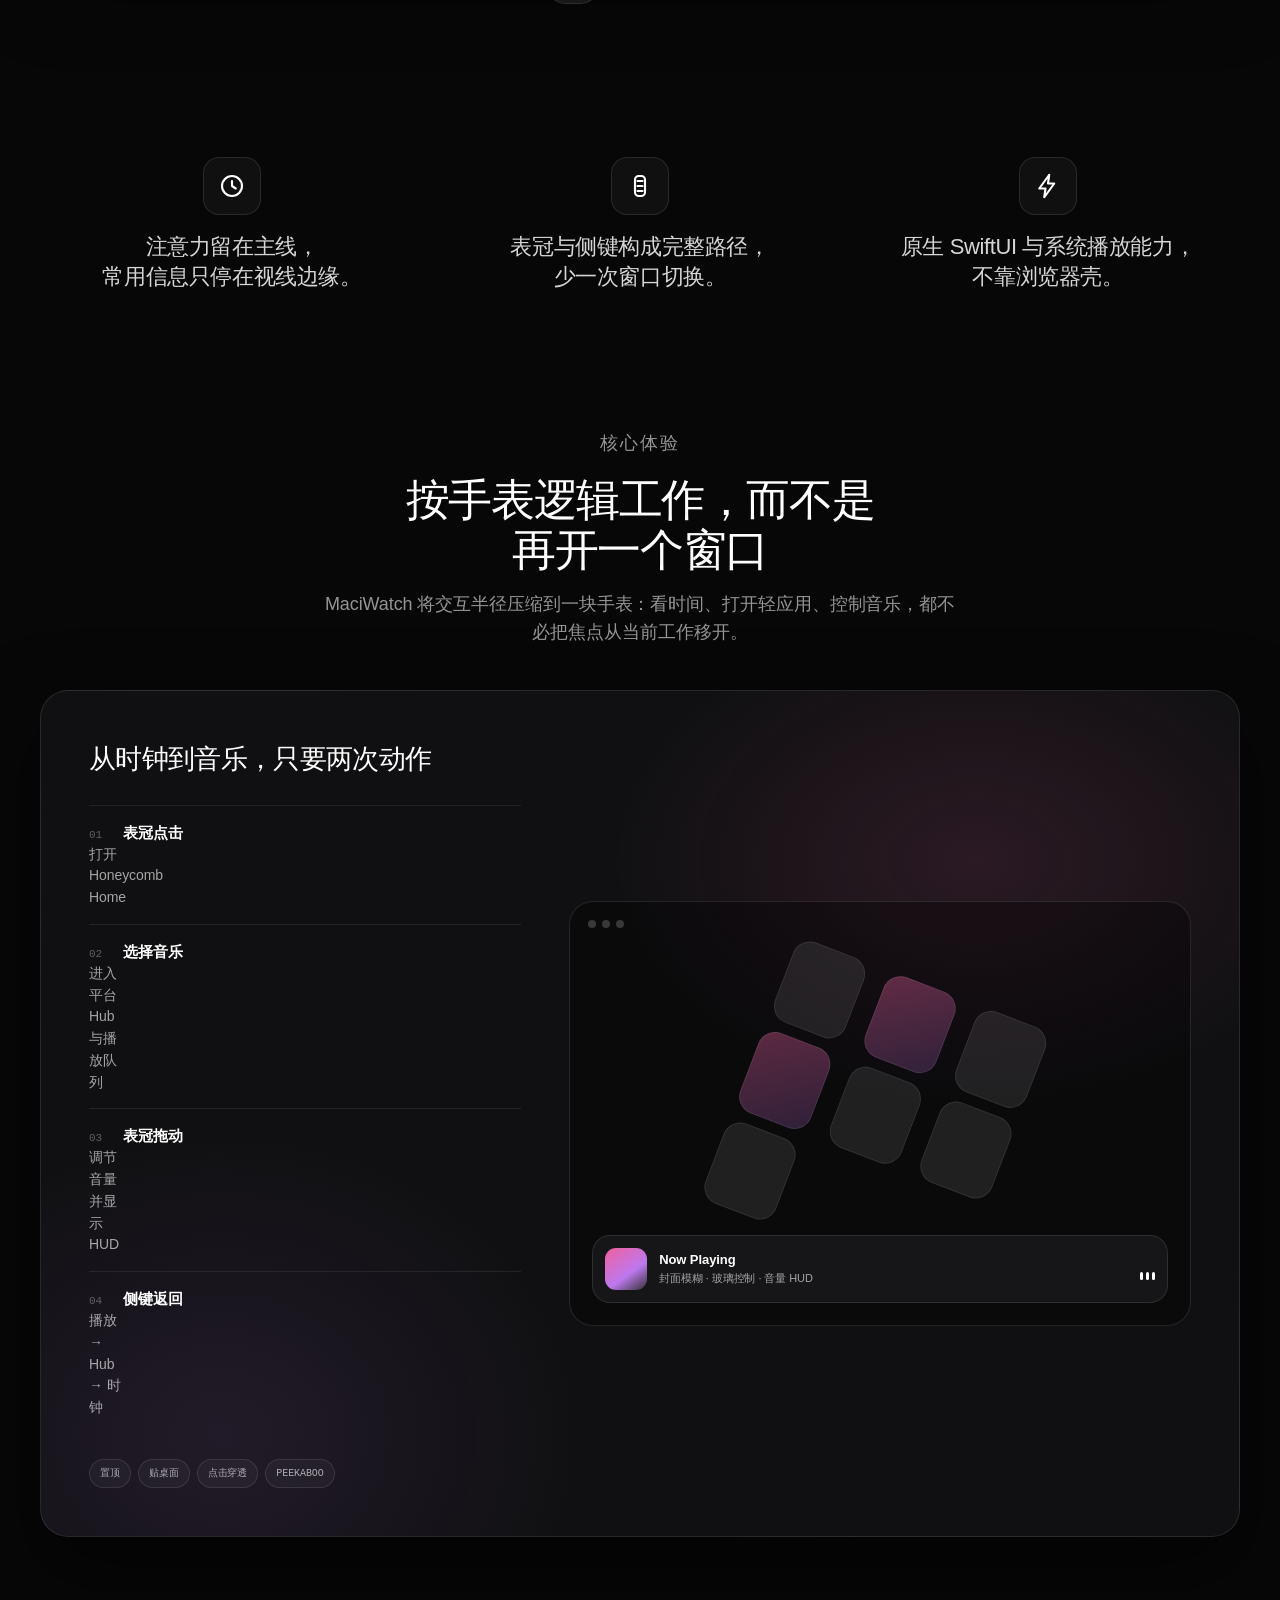
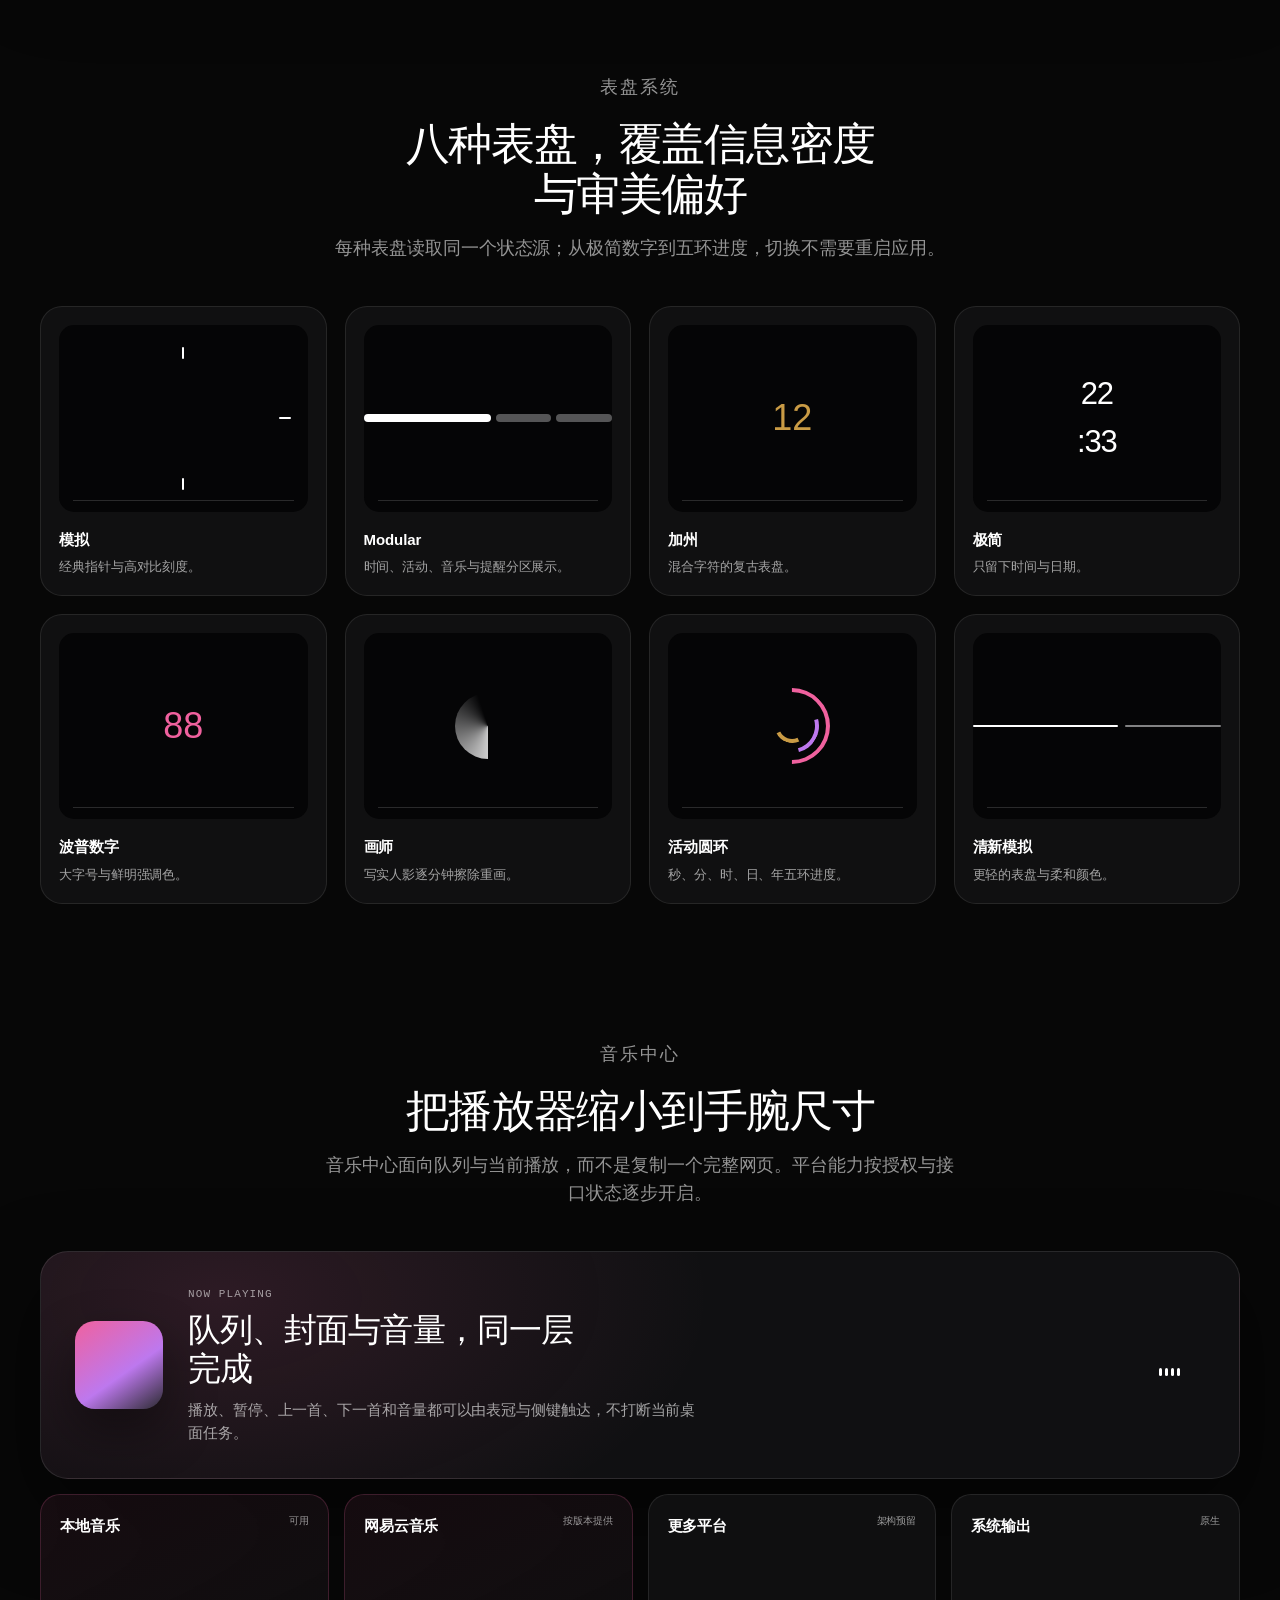
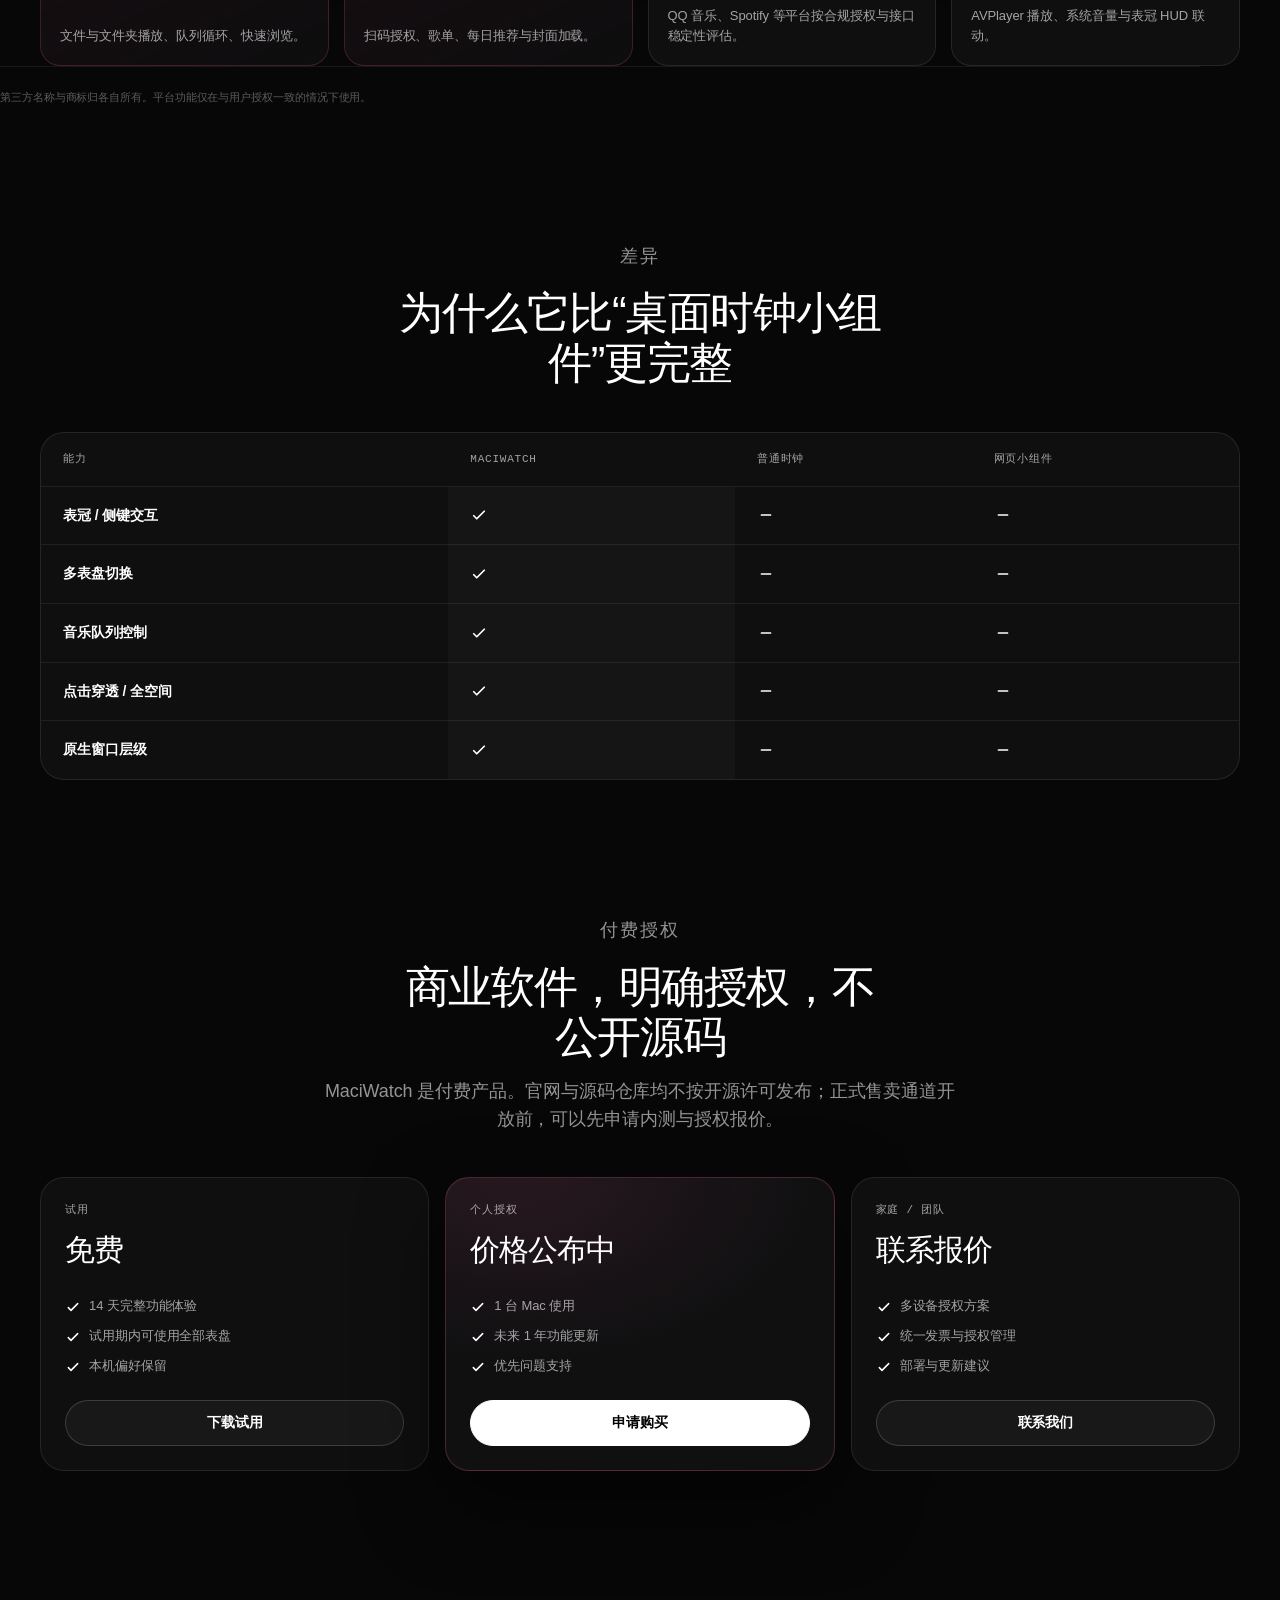
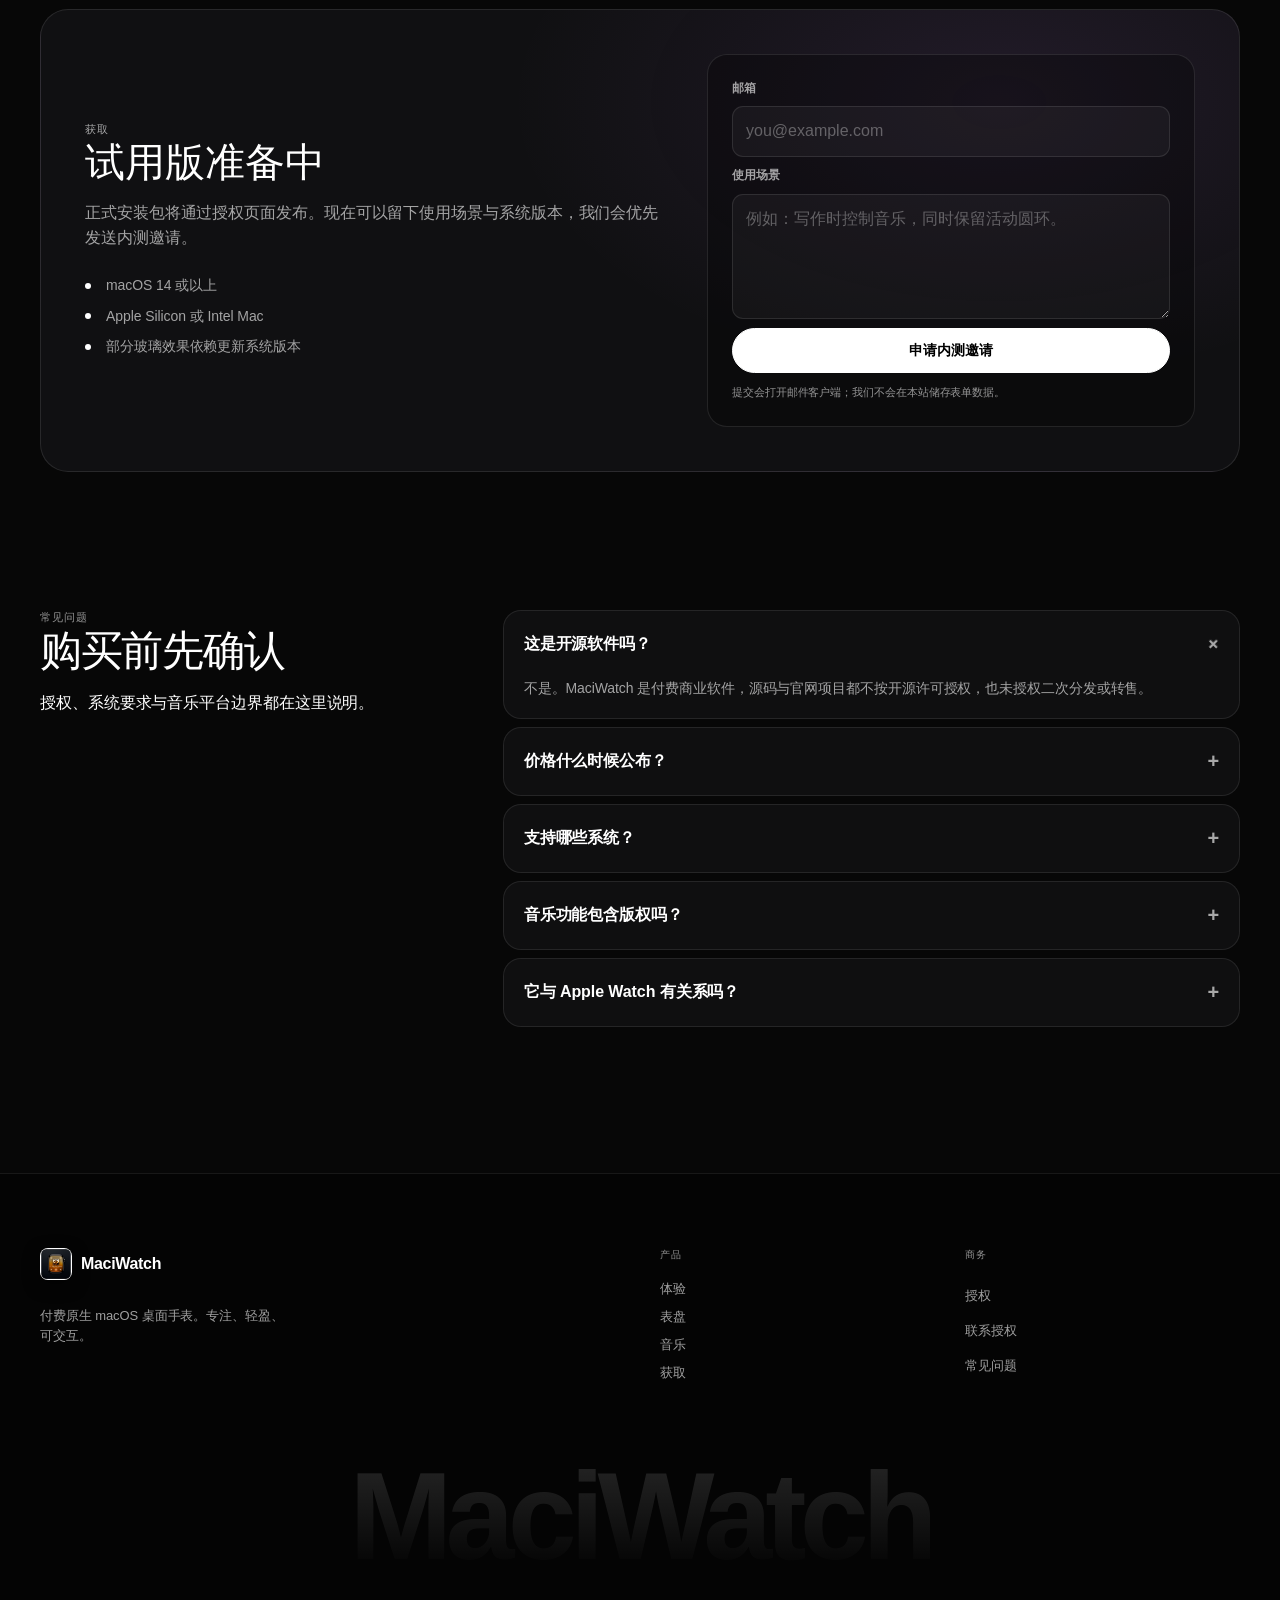
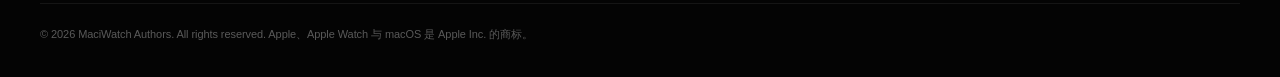
==== commit 74b03381: "deploy: publish website build bf91d8c" ====
--- a/index.html
+++ b/index.html
@@ -5,7 +5,7 @@
   <meta name="viewport" content="width=device-width, initial-scale=1" />
   <title>MaciWatch — macOS 桌面悬浮手表</title>
   <meta name="description" content="MaciWatch 是付费原生 macOS 应用：把可交互手表、8 种表盘、多平台音乐与桌面悬浮窗口放进你的工作流。" />
-  <meta name="theme-color" content="#05060b" />
+  <meta name="theme-color" content="#070707" />
   <link rel="canonical" href="https://maciwatch.zpad.app/" />
   <link rel="icon" type="image/svg+xml" href="/assets/favicon.svg" />
   <link rel="apple-touch-icon" href="/assets/app-icon.png" />
@@ -16,13 +16,13 @@
   <meta property="og:url" content="https://maciwatch.zpad.app/" />
   <meta property="og:image" content="https://maciwatch.zpad.app/assets/app-icon.png" />
   <meta name="twitter:card" content="summary" />
-  <script type="module" crossorigin src="/assets/index-Bne746Gc.js"></script>
-  <link rel="stylesheet" crossorigin href="/assets/index-CWSUwBzQ.css">
+  <script type="module" crossorigin src="/assets/index-Dze4R1hv.js"></script>
+  <link rel="stylesheet" crossorigin href="/assets/index-Bl2krGo5.css">
 </head>
 <body>
   <svg class="icon-system" aria-hidden="true" focusable="false">
     <symbol id="i-watch" viewBox="0 0 24 24"><rect x="6" y="3" width="12" height="18" rx="4"/><path d="M12 7v5l3 2"/><path d="M18 7h2M18 11h2"/></symbol>
-    <symbol id="i-crown" viewBox="0 0 24 24"><path d="M8 4h8v16H8z"/><path d="M10 8h4M10 12h4M10 16h4"/></symbol>
+    <symbol id="i-crown" viewBox="0 0 24 24"><rect x="8" y="4" width="8" height="16" rx="3"/><path d="M10 8h4M10 12h4M10 16h4"/></symbol>
     <symbol id="i-grid" viewBox="0 0 24 24"><rect x="4" y="4" width="7" height="7" rx="2"/><rect x="13" y="4" width="7" height="7" rx="2"/><rect x="4" y="13" width="7" height="7" rx="2"/><path d="M16.5 13v7M13 16.5h7"/></symbol>
     <symbol id="i-window" viewBox="0 0 24 24"><rect x="3" y="4" width="18" height="16" rx="4"/><path d="M3 9h18M7 6.5h.01M10 6.5h.01"/></symbol>
     <symbol id="i-music" viewBox="0 0 24 24"><path d="M7 18V6l10-2v12"/><circle cx="5" cy="18" r="2"/><circle cx="15" cy="16" r="2"/></symbol>
@@ -35,25 +35,25 @@
     <symbol id="i-arrow" viewBox="0 0 24 24"><path d="M5 12h14M13 6l6 6-6 6"/></symbol>
   </svg>
 
-  <div class="ambient" aria-hidden="true"><span></span><span></span><span></span></div>
+  <div class="page-glow" aria-hidden="true"></div>
   <a class="skip-link" href="#main">跳到主要内容</a>
 
   <header class="site-header" data-header>
     <div class="shell header-inner">
       <a class="brand" href="#top" aria-label="MaciWatch 首页">
-        <img src="/assets/app-icon.png" alt="" width="38" height="38" />
-        <span>Maci<em>Watch</em></span>
+        <img src="/assets/app-icon.png" alt="" width="32" height="32" />
+        <span>MaciWatch</span>
       </a>
       <nav class="primary-nav" id="site-nav" aria-label="主导航">
-        <a href="#experience">体验</a>
+        <a href="#flow">体验</a>
         <a href="#faces">表盘</a>
         <a href="#music">音乐</a>
-        <a href="#compare">对比</a>
+        <a href="#compare">差异</a>
         <a href="#license">授权</a>
-        <a href="#faq">常见问题</a>
+        <a href="#faq">FAQ</a>
       </nav>
       <div class="header-actions">
-        <a class="nav-cta" href="#license">购买授权</a>
+        <a class="download-link" href="#download">下载试用</a>
         <button class="menu-button" type="button" aria-expanded="false" aria-controls="site-nav">
           <span></span><span></span><span></span><span class="sr-only">打开菜单</span>
         </button>
@@ -63,132 +63,98 @@
 
   <main id="main">
     <section class="hero" id="top" aria-labelledby="hero-title">
-      <div class="shell hero-grid">
-        <div class="hero-copy">
-          <p class="badge"><span>Paid Native App</span>付费原生 macOS 应用</p>
-          <h1 id="hero-title">把真正可交互的<span>手表</span>放进 macOS 桌面</h1>
-          <p class="hero-lead">
-            MaciWatch 不只是显示时间。表冠可以进 Home 与调音量，侧键负责返回；
-            8 种表盘、悬浮窗口与音乐中心，让常用信息停在你视线的边缘。
-          </p>
-          <div class="hero-actions">
-            <a class="button primary" href="#download">下载试用版</a>
-            <a class="button ghost" href="#license">查看付费授权</a>
-          </div>
-          <dl class="hero-facts">
-            <div><dt>系统</dt><dd>macOS 14+</dd></div>
-            <div><dt>技术</dt><dd>SwiftUI 原生</dd></div>
-            <div><dt>授权</dt><dd>商业付费</dd></div>
-          </dl>
-        </div>
-
-        <div class="hero-stage" aria-label="MaciWatch 产品示意">
-          <div class="device-shell" data-device>
-            <div class="crown" aria-hidden="true"></div>
-            <div class="side-button" aria-hidden="true"></div>
-            <div class="device-screen" data-screen>
-              <section class="face active" data-face="analog" aria-label="模拟表盘预览">
-                <div class="analog-dial">
-                  <span></span><span></span><span></span><span></span>
-                  <div class="hand hour" data-hour-hand></div>
-                  <div class="hand minute" data-minute-hand></div>
-                  <div class="hand second" data-second-hand></div>
-                </div>
-                <p>模拟</p>
-              </section>
-              <section class="face modular" data-face="modular" aria-label="模块表盘预览">
-                <p class="label" data-short-date>10月12日 周一</p>
-                <p class="large-time"><span data-hour>16</span><span data-minute>:40</span></p>
-                <div class="modules"><span>活动 82%</span><span>音乐 播放中</span><span>提醒 3</span></div>
-                <p>Modular</p>
-              </section>
-              <section class="face rings" data-face="rings" aria-label="活动圆环表盘预览">
-                <svg viewBox="0 0 120 120" aria-hidden="true">
-                  <circle cx="60" cy="60" r="50"/><circle cx="60" cy="60" r="39"/><circle cx="60" cy="60" r="28"/>
-                  <circle class="r1" cx="60" cy="60" r="50"/><circle class="r2" cx="60" cy="60" r="39"/><circle class="r3" cx="60" cy="60" r="28"/>
-                </svg>
-                <p class="large-time"><span data-hour>16</span><span data-minute>:40</span></p>
-                <p>五环进度</p>
-              </section>
+      <div class="shell hero-inner">
+        <a class="release-pill" href="#download"><span>Private beta</span>交互预览已开放</a>
+        <img class="hero-icon" src="/assets/app-icon.png" alt="" width="112" height="112" />
+        <h1 id="hero-title">让 macOS<br />多一块<span class="italic">手腕</span></h1>
+        <p class="hero-subtext">
+          表冠、侧键、八种表盘和音乐中心，被收进一块原生悬浮手表。<br />
+          时间在旁边，控制权也在旁边。
+        </p>
+        <div class="hero-actions">
+          <a class="button download" href="#download">下载 for Mac</a>
+          <a class="text-link" href="#license">查看付费授权<svg aria-hidden="true"><use href="#i-arrow" /></svg></a>
+        </div>
+        <p class="download-meta">macOS 14+ · Apple Silicon / Intel · 商业付费软件</p>
+
+        <div class="hero-visual" aria-label="MaciWatch 桌面产品示意">
+          <div class="mac-stage">
+            <div class="stage-menu" aria-hidden="true"><span>MaciWatch</span><span>文件</span><span>窗口</span><span>帮助</span></div>
+            <div class="stage-wall" aria-hidden="true"></div>
+            <article class="stage-note-card" aria-hidden="true">
+              <strong>音乐</strong>
+              <span>队列已同步</span>
+            </article>
+            <div class="device-shell" data-device>
+              <div class="crown" aria-hidden="true"></div>
+              <div class="side-button" aria-hidden="true"></div>
+              <div class="device-screen" data-screen>
+                <section class="face active" data-face="analog" aria-label="模拟表盘预览">
+                  <div class="analog-dial">
+                    <span></span><span></span><span></span><span></span>
+                    <div class="hand hour" data-hour-hand></div>
+                    <div class="hand minute" data-minute-hand></div>
+                    <div class="hand second" data-second-hand></div>
+                  </div>
+                  <p>模拟</p>
+                </section>
+                <section class="face modular" data-face="modular" aria-label="模块表盘预览">
+                  <p class="label" data-short-date>10月12日 周一</p>
+                  <p class="large-time"><span data-hour>16</span><span data-minute>:40</span></p>
+                  <div class="modules"><span>活动 82%</span><span>音乐 播放中</span><span>提醒 3</span></div>
+                  <p>Modular</p>
+                </section>
+                <section class="face rings" data-face="rings" aria-label="活动圆环表盘预览">
+                  <svg viewBox="0 0 120 120" aria-hidden="true">
+                    <circle cx="60" cy="60" r="50"/><circle cx="60" cy="60" r="39"/><circle cx="60" cy="60" r="28"/>
+                    <circle class="r1" cx="60" cy="60" r="50"/><circle class="r2" cx="60" cy="60" r="39"/><circle class="r3" cx="60" cy="60" r="28"/>
+                  </svg>
+                  <p class="large-time"><span data-hour>16</span><span data-minute>:40</span></p>
+                  <p>五环进度</p>
+                </section>
+              </div>
             </div>
+            <div class="stage-dock" aria-hidden="true"><span></span><span></span><span></span><span></span><span class="active"></span><span></span><span></span></div>
           </div>
           <div class="face-switch" role="group" aria-label="切换官网表盘预览">
             <button type="button" class="active" aria-pressed="true" data-face-button="analog">模拟</button>
             <button type="button" aria-pressed="false" data-face-button="modular">Modular</button>
             <button type="button" aria-pressed="false" data-face-button="rings">圆环</button>
           </div>
-          <p class="stage-note">产品示意图；实际界面以应用版本为准。</p>
-        </div>
-      </div>
-    </section>
-
-    <section class="proof-band" aria-label="产品概览">
-      <div class="shell proof-grid">
-        <article><strong>8</strong><span>种表盘</span></article>
-        <article><strong>12</strong><span>个轻量 App</span></article>
-        <article><strong>5</strong><span>环真实进度</span></article>
-        <article><strong>0</strong><span>网页套壳依赖</span></article>
-      </div>
-    </section>
-
-    <section class="section" id="experience" aria-labelledby="experience-title">
-      <header class="section-head">
+        </div>
+      </div>
+    </section>
+
+    <section class="value-strip" aria-label="核心价值">
+      <div class="shell value-grid">
+        <article><svg aria-hidden="true"><use href="#i-clock" /></svg><p>注意力留在主线，<br />常用信息只停在视线边缘。</p></article>
+        <article><svg aria-hidden="true"><use href="#i-crown" /></svg><p>表冠与侧键构成完整路径，<br />少一次窗口切换。</p></article>
+        <article><svg aria-hidden="true"><use href="#i-bolt" /></svg><p>原生 SwiftUI 与系统播放能力，<br />不靠浏览器壳。</p></article>
+      </div>
+    </section>
+
+    <section class="section flow-section" id="flow" aria-labelledby="flow-title">
+      <div class="shell section-head">
         <p class="eyebrow">核心体验</p>
-        <h2 id="experience-title">按手表逻辑工作，而不是再做一个窗口</h2>
-        <p>MaciWatch 把交互半径压缩到一块手表里：看时间、开 App、控音乐，都不必把焦点从当前工作移开。</p>
-      </header>
-      <div class="shell feature-grid">
-        <article class="feature-card">
-          <svg aria-hidden="true"><use href="#i-crown" /></svg>
-          <h3>表冠与侧键</h3>
-          <p>点击表冠进入 Honeycomb Home，拖动调节音量；侧键逐级返回，时钟层按下即可退出。</p>
-        </article>
-        <article class="feature-card">
-          <svg aria-hidden="true"><use href="#i-window" /></svg>
-          <h3>桌面级悬浮</h3>
-          <p>置顶、贴桌面、点击穿透、拖拽记忆、全空间显示与 Peekaboo 隐藏，一组模式覆盖多种工作流。</p>
-        </article>
-        <article class="feature-card">
-          <svg aria-hidden="true"><use href="#i-grid" /></svg>
-          <h3>轻量 App 启动器</h3>
-          <p>12 个内建轻应用收进蜂窝界面，天气、提醒、音乐与系统控制不需要占据一个完整窗口。</p>
-        </article>
-        <article class="feature-card">
-          <svg aria-hidden="true"><use href="#i-music" /></svg>
-          <h3>音乐控制中心</h3>
-          <p>队列、播放、音量与封面集中显示；本地与多平台音乐架构保持统一的使用路径。</p>
-        </article>
-        <article class="feature-card">
-          <svg aria-hidden="true"><use href="#i-shield" /></svg>
-          <h3>本机优先</h3>
-          <p>状态与偏好保存在本机；没有账号系统，也没有广告跟踪或第三方分析脚本。</p>
-        </article>
-        <article class="feature-card">
-          <svg aria-hidden="true"><use href="#i-bolt" /></svg>
-          <h3>原生性能</h3>
-          <p>SwiftUI、AVPlayer 与系统窗口能力直接协作，避免浏览器包装带来的输入延迟和电量负担。</p>
-        </article>
-      </div>
-    </section>
-
-    <section class="section demo-section" aria-labelledby="demo-title">
-      <div class="shell split">
-        <div>
-          <p class="eyebrow">操作路径</p>
-          <h2 id="demo-title">从时钟到音乐，只需要两次手表动作</h2>
-          <p>启动永远回到时钟。需要更多能力时，表冠进入 Home；侧键按路径返回。交互少一层，注意力就少一次跳跃。</p>
+        <h2 id="flow-title">按手表逻辑工作，而不是再开一个窗口</h2>
+        <p>MaciWatch 将交互半径压缩到一块手表：看时间、打开轻应用、控制音乐，都不必把焦点从当前工作移开。</p>
+      </div>
+      <div class="shell workspace-card">
+        <div class="workspace-copy">
+          <h3>从时钟到音乐，只要两次动作</h3>
           <ol class="path-list">
             <li><strong>表冠点击</strong><span>打开 Honeycomb Home</span></li>
             <li><strong>选择音乐</strong><span>进入平台 Hub 与播放队列</span></li>
             <li><strong>表冠拖动</strong><span>调节音量并显示 HUD</span></li>
             <li><strong>侧键返回</strong><span>播放 → Hub → 时钟</span></li>
           </ol>
+          <div class="mode-chips" aria-label="窗口模式">
+            <span>置顶</span><span>贴桌面</span><span>点击穿透</span><span>Peekaboo</span>
+          </div>
         </div>
         <div class="demo-panel" aria-hidden="true">
           <div class="demo-bar"><span></span><span></span><span></span></div>
-          <div class="honeycomb">
-            <span></span><span></span><span></span><span></span><span></span><span></span><span></span>
-          </div>
+          <div class="honeycomb"><span></span><span></span><span></span><span></span><span></span><span></span><span></span></div>
           <div class="now-playing">
             <span class="cover"></span>
             <div><strong>Now Playing</strong><small>封面模糊 · 玻璃控制 · 音量 HUD</small></div>
@@ -199,43 +165,54 @@
     </section>
 
     <section class="section faces-section" id="faces" aria-labelledby="faces-title">
-      <header class="section-head">
+      <div class="shell section-head">
         <p class="eyebrow">表盘系统</p>
         <h2 id="faces-title">八种表盘，覆盖信息密度与审美偏好</h2>
-        <p>从极简数字到写实画师，从加州字符到五环进度；每种表盘读取同一个状态源，切换不需要重启。</p>
-      </header>
+        <p>每种表盘读取同一个状态源；从极简数字到五环进度，切换不需要重启应用。</p>
+      </div>
       <div class="shell face-grid">
-        <article><h3>模拟</h3><p>经典指针与高对比刻度。</p></article>
-        <article><h3>Modular</h3><p>时间、活动、音乐与提醒分区展示。</p></article>
-        <article><h3>加州</h3><p>混合字符的复古表盘。</p></article>
-        <article><h3>极简</h3><p>只留下时间与日期。</p></article>
-        <article><h3>波普数字</h3><p>大字号与鲜明强调色。</p></article>
-        <article><h3>画师</h3><p>写实人影逐分钟擦除重画。</p></article>
-        <article><h3>活动圆环</h3><p>秒、分、时、日、年五环进度。</p></article>
-        <article><h3>清新模拟</h3><p>更轻的表盘与柔和颜色。</p></article>
+        <article><div class="face-preview analog"><span></span><span></span><span></span></div><h3>模拟</h3><p>经典指针与高对比刻度。</p></article>
+        <article><div class="face-preview modular"><i></i><i></i><i></i></div><h3>Modular</h3><p>时间、活动、音乐与提醒分区展示。</p></article>
+        <article><div class="face-preview california">12</div><h3>加州</h3><p>混合字符的复古表盘。</p></article>
+        <article><div class="face-preview minimal"><span data-hour>16</span><span data-minute>:40</span></div><h3>极简</h3><p>只留下时间与日期。</p></article>
+        <article><div class="face-preview pop">88</div><h3>波普数字</h3><p>大字号与鲜明强调色。</p></article>
+        <article><div class="face-preview artist"><span></span></div><h3>画师</h3><p>写实人影逐分钟擦除重画。</p></article>
+        <article><div class="face-preview rings"><b></b><b></b><b></b></div><h3>活动圆环</h3><p>秒、分、时、日、年五环进度。</p></article>
+        <article><div class="face-preview fresh"><span></span><span></span></div><h3>清新模拟</h3><p>更轻的表盘与柔和颜色。</p></article>
       </div>
     </section>
 
     <section class="section music-section" id="music" aria-labelledby="music-title">
-      <header class="section-head">
+      <div class="shell section-head">
         <p class="eyebrow">音乐中心</p>
         <h2 id="music-title">把播放器缩小到手腕尺寸</h2>
-        <p>MaciWatch 的音乐中心面向队列与当前播放，而不是复制一个完整网页。平台能力按授权与接口状态逐步开启。</p>
-      </header>
-      <div class="shell platform-grid">
-        <article class="ready"><header><h3>本地音乐</h3><span>可用</span></header><p>文件与文件夹播放、队列循环、快速浏览。</p></article>
-        <article class="ready"><header><h3>网易云音乐</h3><span>按版本提供</span></header><p>扫码授权、歌单、每日推荐与封面加载。</p></article>
-        <article><header><h3>更多平台</h3><span>架构预留</span></header><p>QQ 音乐、Spotify 等平台按合规授权与接口稳定性评估。</p></article>
-        <article><header><h3>系统输出</h3><span>原生</span></header><p>AVPlayer 播放、系统音量与表冠 HUD 联动。</p></article>
+        <p>音乐中心面向队列与当前播放，而不是复制一个完整网页。平台能力按授权与接口状态逐步开启。</p>
+      </div>
+      <div class="shell music-panel">
+        <article class="music-hero">
+          <span class="cover"></span>
+          <div>
+            <p class="eyebrow">Now Playing</p>
+            <h3>队列、封面与音量，同一层完成</h3>
+            <p>播放、暂停、上一首、下一首和音量都可以由表冠与侧键触达，不打断当前桌面任务。</p>
+          </div>
+          <span class="eq"><i></i><i></i><i></i><i></i></span>
+        </article>
+        <div class="platform-grid">
+          <article class="ready"><header><h3>本地音乐</h3><span>可用</span></header><p>文件与文件夹播放、队列循环、快速浏览。</p></article>
+          <article class="ready"><header><h3>网易云音乐</h3><span>按版本提供</span></header><p>扫码授权、歌单、每日推荐与封面加载。</p></article>
+          <article><header><h3>更多平台</h3><span>架构预留</span></header><p>QQ 音乐、Spotify 等平台按合规授权与接口稳定性评估。</p></article>
+          <article><header><h3>系统输出</h3><span>原生</span></header><p>AVPlayer 播放、系统音量与表冠 HUD 联动。</p></article>
+        </div>
       </div>
       <p class="legal shell">第三方名称与商标归各自所有。平台功能仅在与用户授权一致的情况下使用。</p>
     </section>
 
     <section class="section compare-section" id="compare" aria-labelledby="compare-title">
-      <header class="section-head">
+      <div class="shell section-head">
         <p class="eyebrow">差异</p>
         <h2 id="compare-title">为什么它比“桌面时钟小组件”更完整</h2>
-      </header>
+      </div>
       <div class="shell table-wrap">
         <table>
           <caption class="sr-only">MaciWatch 与普通桌面时钟和网页小组件的对比</caption>
@@ -252,11 +229,11 @@
     </section>
 
     <section class="section license-section" id="license" aria-labelledby="license-title">
-      <header class="section-head">
+      <div class="shell section-head">
         <p class="eyebrow">付费授权</p>
         <h2 id="license-title">商业软件，明确授权，不公开源码</h2>
         <p>MaciWatch 是付费产品。官网与源码仓库均不按开源许可发布；正式售卖通道开放前，可以先申请内测与授权报价。</p>
-      </header>
+      </div>
       <div class="shell license-grid">
         <article class="license-card">
           <p class="plan">试用</p>
@@ -276,7 +253,7 @@
             <li><svg aria-hidden="true"><use href="#i-check" /></svg>未来 1 年功能更新</li>
             <li><svg aria-hidden="true"><use href="#i-check" /></svg>优先问题支持</li>
           </ul>
-          <a class="button primary" href="mailto:license@zpad.app?subject=MaciWatch%20Personal%20License">申请购买</a>
+          <a class="button download" href="mailto:license@zpad.app?subject=MaciWatch%20Personal%20License">申请购买</a>
         </article>
         <article class="license-card">
           <p class="plan">家庭 / 团队</p>
@@ -292,7 +269,7 @@
     </section>
 
     <section class="section download-section" id="download" aria-labelledby="download-title">
-      <div class="shell download-panel">
+      <div class="shell download-grid">
         <div>
           <p class="eyebrow">获取</p>
           <h2 id="download-title">试用版准备中</h2>
@@ -308,7 +285,7 @@
           <input id="email" name="email" type="email" autocomplete="email" placeholder="you@example.com" required />
           <label for="use-case">使用场景</label>
           <textarea id="use-case" name="use_case" rows="4" placeholder="例如：写作时控制音乐，同时保留活动圆环。"></textarea>
-          <button class="button primary" type="submit">申请内测邀请</button>
+          <button class="button download" type="submit">申请内测邀请</button>
           <p>提交会打开邮件客户端；我们不会在本站储存表单数据。</p>
         </form>
       </div>
@@ -335,11 +312,12 @@
   <footer class="site-footer">
     <div class="shell footer-grid">
       <div>
-        <a class="brand light" href="#top"><img src="/assets/app-icon.png" alt="" width="36" height="36" /><span>Maci<em>Watch</em></span></a>
+        <a class="brand light" href="#top"><img src="/assets/app-icon.png" alt="" width="32" height="32" /><span>MaciWatch</span></a>
         <p>付费原生 macOS 桌面手表。专注、轻盈、可交互。</p>
       </div>
-      <nav aria-label="产品导航"><h2>产品</h2><a href="#experience">体验</a><a href="#faces">表盘</a><a href="#music">音乐</a><a href="#download">获取</a></nav>
+      <nav aria-label="产品导航"><h2>产品</h2><a href="#flow">体验</a><a href="#faces">表盘</a><a href="#music">音乐</a><a href="#download">获取</a></nav>
       <nav aria-label="商务导航"><h2>商务</h2><a href="#license">授权</a><a href="mailto:license@zpad.app">联系授权</a><a href="#faq">常见问题</a></nav>
+      <p class="footer-word" aria-hidden="true">MaciWatch</p>
       <p class="legal">© <span data-year>2026</span> MaciWatch Authors. All rights reserved. Apple、Apple Watch 与 macOS 是 Apple Inc. 的商标。</p>
     </div>
   </footer>
--- a/assets/index-Bl2krGo5.css
+++ b/assets/index-Bl2krGo5.css
@@ -0,0 +1 @@
+:root{color-scheme:dark;--bg: #070707;--bg-deep: #030303;--card: #111111;--card-strong: #171717;--border: rgba(255,255,255,.1);--border-strong: rgba(255,255,255,.18);--text: #ffffff;--muted: rgba(255,255,255,.62);--faint: rgba(255,255,255,.58);--pink: #f0619e;--purple: #bd78ee;--amber: #c99b45;--shadow: 0 32px 80px rgba(0,0,0,.55);--sans: -apple-system, BlinkMacSystemFont, "SF Pro Text", "Segoe UI", "PingFang SC", "Hiragino Sans GB", "Microsoft YaHei", sans-serif;--display: -apple-system, BlinkMacSystemFont, "SF Pro Display", "Segoe UI", "PingFang SC", sans-serif;--serif: Georgia, "Songti SC", "Noto Serif CJK SC", serif;--mono: ui-monospace, SFMono-Regular, "SF Mono", Menlo, Consolas, monospace}*{box-sizing:border-box}html{scroll-behavior:smooth;scroll-padding-top:92px}body{margin:0;min-width:320px;background:var(--bg);color:var(--text);font-family:var(--sans);font-size:16px;line-height:1.55;letter-spacing:-.005em;overflow-x:hidden;-webkit-font-smoothing:antialiased}img,svg{display:block;max-width:100%}a{color:inherit;text-decoration:none}button,input,textarea{font:inherit}::selection{background:#f0619e57;color:#fff}.shell{width:min(1200px,calc(100% - 40px));margin:0 auto}.sr-only,.icon-system{position:absolute;width:1px;height:1px;overflow:hidden;clip:rect(0 0 0 0);white-space:nowrap}.skip-link{position:fixed;z-index:1000;top:14px;left:14px;padding:10px 16px;border-radius:999px;background:#fff;color:#000;font-weight:700;transform:translateY(-200%);transition:transform .18s ease}.skip-link:focus{transform:translateY(0)}:focus-visible{outline:2px solid var(--pink);outline-offset:3px;border-radius:6px}.page-glow{position:fixed;inset:0;z-index:-1;background:radial-gradient(1100px 620px at 50% -180px,rgba(240,97,158,.53),transparent 76%),radial-gradient(760px 540px at 84% 2%,rgba(189,120,238,.34),transparent 74%),linear-gradient(180deg,#4e2a4880,#07070700 62%),var(--bg)}.site-header{position:sticky;top:20px;z-index:300;width:min(720px,calc(100% - 28px));margin:20px auto 0;border:1px solid rgba(255,255,255,.08);border-radius:999px;background:#1d1d1d7a;-webkit-backdrop-filter:blur(34px) saturate(150%);backdrop-filter:blur(34px) saturate(150%);box-shadow:0 18px 60px #00000038;transition:background .2s ease,border-color .2s ease}.site-header.is-scrolled{background:#171717c2;border-color:#ffffff1f}.site-header .shell{width:calc(100% - 32px)}.header-inner{display:grid;grid-template-columns:1fr auto 1fr;align-items:center;height:56px}.brand{display:inline-flex;align-items:center;gap:9px;font-family:var(--display);font-size:16px;font-weight:650;letter-spacing:-.02em}.brand img{border-radius:8px;box-shadow:0 5px 16px #00000080}.primary-nav{display:flex;justify-content:center;gap:2px;color:var(--muted);font-size:13px}.primary-nav a:not(.download-link){padding:8px 11px;border-radius:999px;transition:color .18s ease,background .18s ease}.primary-nav a:not(.download-link):hover,.primary-nav a:not(.download-link):focus-visible{color:#fff;background:#ffffff12}.header-actions{display:flex;justify-content:flex-end;align-items:center;gap:10px}.download-link{padding:8px 15px;border:1px solid rgba(255,255,255,.2);border-radius:999px;color:#fff;font-size:13px;font-weight:620;transition:background .18s ease,border-color .18s ease}.download-link:hover{background:#ffffff1a;border-color:#ffffff52}.menu-button{display:none;width:42px;height:42px;padding:10px;border:1px solid var(--border);border-radius:11px;background:#ffffff0a;cursor:pointer}.menu-button span:not(.sr-only){display:block;height:1.5px;margin:3px 0;border-radius:2px;background:#fff;transition:transform .18s ease,opacity .18s ease}.menu-button[aria-expanded=true] span:nth-child(1){transform:translateY(4.5px) rotate(45deg)}.menu-button[aria-expanded=true] span:nth-child(2){opacity:0}.menu-button[aria-expanded=true] span:nth-child(3){transform:translateY(-4.5px) rotate(-45deg)}.hero{position:relative;padding:clamp(48px,7vh,78px) 0 80px}.hero-inner{display:flex;flex-direction:column;align-items:center;text-align:center}.release-pill{display:inline-flex;align-items:center;gap:9px;padding:6px 11px;border:1px solid rgba(255,255,255,.11);border-radius:999px;background:#ffffff0a;color:var(--muted);font-size:12px;transition:color .18s ease,border-color .18s ease}.release-pill span{color:#fff;font-weight:700}.release-pill:hover{color:#fff;border-color:#ffffff3d}.hero-icon{width:112px;height:112px;margin:31px 0 27px;border-radius:25px;filter:saturate(118%) drop-shadow(0 22px 45px rgba(0,0,0,.55))}.hero h1{width:min(100%,32rem);max-width:100%;margin:0;font-family:var(--display);font-size:clamp(42px,5vw,58px);font-weight:500;line-height:1.08;letter-spacing:-.035em}.hero h1 .italic{font-family:var(--serif);font-style:italic;font-weight:400}.hero-subtext{max-width:51ch;margin:28px 0 0;color:#ffffff9c;font-size:clamp(19px,2vw,24px);line-height:1.45;letter-spacing:-.015em}.hero-subtext br{display:none}.hero-actions{display:flex;align-items:center;gap:18px;margin-top:43px}.download-meta{margin:17px 0 0;color:#ffffff94;font-family:var(--mono);font-size:11px;text-transform:uppercase;letter-spacing:.04em}.button{display:inline-flex;align-items:center;justify-content:center;gap:9px;min-height:45px;padding:11px 22px;border-radius:999px;font-size:14px;font-weight:650;letter-spacing:-.01em;transition:transform .18s ease,background .18s ease,border-color .18s ease,color .18s ease}.button.download{border:1px solid #fff;background:#fff;color:#000}.button.download:hover{transform:translateY(-1px);background:#ffffffe6}.button.ghost{border:1px solid rgba(255,255,255,.16);background:#ffffff0a;color:#fff}.button.ghost:hover{background:#ffffff1a;border-color:#ffffff4d}.text-link{display:inline-flex;align-items:center;gap:7px;color:#ffffffa8;font-size:14px;font-weight:550;transition:color .18s ease}.text-link:hover{color:#fff}.text-link svg{width:14px;height:14px;fill:none;stroke:currentColor;stroke-width:2;stroke-linecap:round;stroke-linejoin:round}.hero-visual{width:100%;margin-top:83px}.mac-stage{position:relative;overflow:hidden;aspect-ratio:31 / 20;min-height:0;border:1px solid rgba(255,255,255,.11);border-radius:32px;background:#14121a;box-shadow:var(--shadow);isolation:isolate}.stage-wall{position:absolute;inset:0;background:radial-gradient(circle at 28% 22%,rgba(240,97,158,.58),transparent 31%),radial-gradient(circle at 77% 73%,rgba(189,120,238,.48),transparent 37%),radial-gradient(circle at 54% 57%,rgba(201,155,69,.3),transparent 44%),linear-gradient(150deg,#201d28,#08070a 72%)}.stage-wall:after{content:"";position:absolute;inset:0;background:repeating-linear-gradient(115deg,rgba(255,255,255,.055) 0 2px,transparent 2px 13px)}.stage-menu{position:absolute;z-index:4;top:0;left:0;right:0;display:flex;justify-content:space-between;gap:18px;height:30px;padding:0 80px 0 76px;border-bottom:1px solid rgba(255,255,255,.08);background:#0000003b;-webkit-backdrop-filter:blur(16px);backdrop-filter:blur(16px);color:#ffffff9e;font-size:11px;align-items:center}.stage-menu span{white-space:nowrap}.stage-note-card{position:absolute;z-index:4;top:68px;left:5%;display:grid;gap:3px;width:194px;padding:15px 17px;border:1px solid rgba(255,255,255,.11);border-radius:20px;background:#121214c7;-webkit-backdrop-filter:blur(22px);backdrop-filter:blur(22px);box-shadow:0 20px 55px #00000059}.stage-note-card strong{font-size:14px}.stage-note-card span{color:var(--muted);font-size:12px}.stage-dock{position:absolute;z-index:4;bottom:18px;left:50%;display:flex;gap:10px;padding:8px 10px;border:1px solid rgba(255,255,255,.1);border-radius:20px;background:#121214c2;-webkit-backdrop-filter:blur(20px);backdrop-filter:blur(20px);transform:translate(-50%)}.stage-dock span{width:28px;height:28px;border-radius:9px;background:#ffffff24}.stage-dock span.active{background:linear-gradient(145deg,var(--pink),var(--purple))}.device-shell{position:absolute;z-index:3;top:50%;left:50%;width:clamp(205px,23vw,285px);aspect-ratio:55 / 86;border-radius:50px;background:linear-gradient(145deg,#333338,#0c0c0e);box-shadow:0 38px 90px #000000ad,inset 0 0 0 1px #ffffff14;transform:translate(-50%,-50%);transition:transform .25s ease}.device-screen{position:absolute;inset:7px;overflow:hidden;border-radius:43px;background:#000}.crown,.side-button{position:absolute;right:-10px;width:8px;border-radius:4px;background:linear-gradient(90deg,#44444a,#1b1b1e)}.crown{top:29%;height:43px}.side-button{top:43%;height:31px}.face{position:absolute;inset:0;display:flex;flex-direction:column;align-items:center;justify-content:center;gap:15px;opacity:0;pointer-events:none;transition:opacity .22s ease,transform .22s ease;transform:scale(.985)}.face.active{opacity:1;transform:scale(1)}.face p{margin:0;color:#fff;font-size:12px;letter-spacing:.03em}.face .label{color:#ffffff9c;font-size:11px}.large-time{display:flex;font-family:var(--display);font-size:46px;font-weight:500;line-height:1;letter-spacing:-.04em}.analog-dial{position:relative;width:112px;height:112px;border-radius:50%;background:radial-gradient(circle,#191919,#050505);box-shadow:inset 0 0 0 1px #ffffff1a}.analog-dial span{position:absolute;width:2px;height:8px;border-radius:2px;background:#ffffffb8}.analog-dial span:nth-child(1){top:10px;left:calc(50% - 1px)}.analog-dial span:nth-child(2){right:10px;top:calc(50% - 4px);transform:rotate(90deg)}.analog-dial span:nth-child(3){bottom:10px;left:calc(50% - 1px)}.analog-dial span:nth-child(4){left:10px;top:calc(50% - 4px);transform:rotate(90deg)}.hand{position:absolute;left:calc(50% - 1px);width:2px;border-radius:2px;background:#fff;transform-origin:50% 53px}.hand.hour{top:29px;height:29px}.hand.minute{top:20px;height:38px}.hand.second{top:18px;height:40px;background:var(--pink)}.modules{display:flex;flex-wrap:wrap;justify-content:center;gap:4px;max-width:78%}.modules span{padding:3px 5px;border-radius:5px;background:#ffffff1c;color:#ffffffc9;font-size:8px}.face.rings svg{width:106px;height:106px}.face.rings circle{fill:none;stroke-width:7;stroke-linecap:round}.face.rings circle:not(.r1):not(.r2):not(.r3){stroke:#ffffff1f}.face.rings .r1{stroke:var(--pink);stroke-dasharray:224 314;transform:rotate(-90deg);transform-origin:center}.face.rings .r2{stroke:var(--purple);stroke-dasharray:172 245;transform:rotate(-90deg);transform-origin:center}.face.rings .r3{stroke:var(--amber);stroke-dasharray:114 176;transform:rotate(-90deg);transform-origin:center}.face-switch{display:flex;justify-content:center;gap:5px;margin-top:20px}.face-switch button{padding:8px 13px;border:1px solid transparent;border-radius:999px;background:transparent;color:var(--muted);cursor:pointer;font-size:12px;transition:color .18s ease,background .18s ease,border-color .18s ease}.face-switch button:hover{color:#fff;background:#ffffff0f}.face-switch button.active{border-color:#ffffff1c;background:#ffffff17;color:#fff}.value-strip{padding:47px 0 112px}.value-grid{display:grid;grid-template-columns:repeat(3,minmax(0,1fr));gap:24px}.value-grid article{display:flex;flex-direction:column;align-items:center;gap:17px;padding:26px 0;text-align:center}.value-grid svg{width:30px;height:30px;margin:12px;fill:none;stroke:#fff;stroke-width:1.7;stroke-linecap:round;stroke-linejoin:round}.value-grid p{margin:0;color:#ffffffd4;font-size:22px;font-weight:500;line-height:1.38;letter-spacing:-.018em}.value-grid article>svg{width:58px;height:58px;margin:0;padding:13px;border:1px solid rgba(255,255,255,.1);border-radius:16px;background:#ffffff0a}.section{margin-bottom:clamp(82px,11vw,138px)}.section-head{display:flex;flex-direction:column;align-items:center;gap:16px;margin-bottom:43px;text-align:center}.eyebrow{margin:0;color:#ffffff94;font-family:var(--mono);font-size:11px;text-transform:uppercase;letter-spacing:.1em}.section-head h2{max-width:20ch;margin:0;font-family:var(--display);font-size:clamp(31px,3.5vw,44px);font-weight:500;line-height:1.14;letter-spacing:-.032em}.section-head p{max-width:63ch;margin:0;color:#ffffff91;font-size:18px;line-height:1.55}.workspace-card{display:grid;grid-template-columns:.82fr 1.18fr;gap:48px;align-items:center;min-height:560px;padding:48px;border:1px solid rgba(255,255,255,.1);border-radius:28px;background:radial-gradient(520px 350px at 78% 20%,rgba(240,97,158,.12),transparent 70%),radial-gradient(500px 420px at 15% 88%,rgba(189,120,238,.1),transparent 72%),#101012;box-shadow:var(--shadow)}.workspace-copy h3{margin:0 0 24px;font-family:var(--display);font-size:27px;font-weight:500;letter-spacing:-.025em}.path-list{display:grid;gap:0;margin:0;padding:0;list-style:none;counter-reset:path}.path-list li{display:grid;grid-template-columns:34px 1fr;align-items:baseline;padding:15px 0;border-top:1px solid rgba(255,255,255,.08)}.path-list li:before{counter-increment:path;content:counter(path,decimal-leading-zero);color:#ffffff54;font-family:var(--mono);font-size:11px}.path-list strong{display:block;font-size:15px;font-weight:650}.path-list span{color:var(--muted);font-size:14px}.mode-chips{display:flex;flex-wrap:wrap;gap:7px;margin-top:25px}.mode-chips span{padding:6px 10px;border:1px solid rgba(255,255,255,.1);border-radius:999px;background:#ffffff09;color:var(--muted);font-family:var(--mono);font-size:10px;text-transform:uppercase}.demo-panel{position:relative;min-height:425px;padding:18px;border:1px solid rgba(255,255,255,.1);border-radius:24px;background:#00000057;overflow:hidden}.demo-bar{display:flex;gap:6px}.demo-bar span{width:8px;height:8px;border-radius:50%;background:#ffffff30}.honeycomb{position:absolute;top:75px;left:50%;display:grid;grid-template-columns:repeat(3,86px);gap:11px;transform:translate(-50%) rotate(21deg)}.honeycomb span{width:76px;height:86px;border-radius:18px;background:#ffffff17;box-shadow:inset 0 0 0 1px #ffffff14}.honeycomb span:nth-child(2),.honeycomb span:nth-child(4){background:linear-gradient(145deg,#f0619e5c,#bd78ee33)}.now-playing{position:absolute;right:22px;bottom:22px;left:22px;display:flex;align-items:center;gap:12px;padding:12px;border:1px solid rgba(255,255,255,.1);border-radius:18px;background:#19191be0;-webkit-backdrop-filter:blur(20px);backdrop-filter:blur(20px)}.now-playing .cover{width:42px;height:42px;flex:none;border-radius:11px;background:linear-gradient(145deg,var(--pink),var(--purple) 60%,#333)}.now-playing div{flex:1;min-width:0}.now-playing strong{display:block;font-size:13px}.now-playing small{display:block;color:var(--muted);font-size:11px}.eq{display:flex;align-items:flex-end;gap:3px;height:23px}.eq i{width:3px;height:35%;border-radius:2px;background:#fff;animation:eq 1s ease-in-out infinite}.eq i:nth-child(2){animation-delay:.14s}.eq i:nth-child(3){animation-delay:.28s}.eq i:nth-child(4){animation-delay:.42s}@keyframes eq{0%,to{height:30%;opacity:.55}50%{height:100%;opacity:1}}.face-grid{display:grid;grid-template-columns:repeat(4,minmax(0,1fr));gap:18px}.face-grid article{padding:18px;border:1px solid rgba(255,255,255,.09);border-radius:22px;background:#101011;transition:border-color .18s ease,background .18s ease,transform .18s ease}.face-grid article:hover{border-color:#fff3;background:#141415;transform:translateY(-2px)}.face-grid h3{margin:16px 0 6px;font-size:15px;font-weight:650}.face-grid p{margin:0;color:var(--muted);font-size:13px}.face-preview{position:relative;display:flex;align-items:center;justify-content:center;overflow:hidden;aspect-ratio:4/3;border-radius:15px;background:#050506;color:#fff}.face-preview:after{content:"";position:absolute;inset:auto 14px 11px;height:1px;background:#ffffff26}.face-preview.analog span{position:absolute;width:2px;height:12px;border-radius:2px;background:#fff}.face-preview.analog span:nth-child(1){top:22px;left:calc(50% - 1px)}.face-preview.analog span:nth-child(2){right:22px;top:calc(50% - 6px);transform:rotate(90deg)}.face-preview.analog span:nth-child(3){bottom:22px;left:calc(50% - 1px)}.face-preview.modular{gap:5px}.face-preview.modular i{width:28%;height:8px;border-radius:4px;background:#ffffff52}.face-preview.modular i:first-child{width:64%;background:#fff}.face-preview.california,.face-preview.pop{font-family:var(--display);font-size:36px;font-weight:500}.face-preview.california{color:var(--amber)}.face-preview.pop{color:var(--pink)}.face-preview.minimal{flex-direction:column;font-family:var(--display);font-size:31px;font-weight:500;letter-spacing:-.04em}.face-preview.artist span{width:66px;height:66px;border-radius:50%;background:conic-gradient(from 180deg,rgba(255,255,255,.8),transparent 45%)}.face-preview.rings b{position:absolute;border-radius:50%;border:4px solid transparent}.face-preview.rings b:nth-child(1){width:76px;height:76px;border-top-color:var(--pink);border-right-color:var(--pink);transform:rotate(45deg)}.face-preview.rings b:nth-child(2){width:54px;height:54px;border-top-color:var(--purple);transform:rotate(120deg)}.face-preview.rings b:nth-child(3){width:34px;height:34px;border-top-color:var(--amber);transform:rotate(200deg)}.face-preview.fresh{gap:7px}.face-preview.fresh span{width:45%;height:2px;border-radius:2px;background:#ffffff80}.face-preview.fresh span:first-child{width:68%;background:#fff}.music-panel{display:grid;gap:15px}.music-hero{display:grid;grid-template-columns:88px 1fr 46px;align-items:center;gap:25px;padding:34px;border:1px solid rgba(255,255,255,.1);border-radius:28px;background:radial-gradient(700px 380px at 15% 20%,rgba(240,97,158,.13),transparent 70%),#101012;box-shadow:var(--shadow)}.music-hero>.cover{width:88px;height:88px;border-radius:20px;background:linear-gradient(145deg,var(--pink),var(--purple) 58%,#2b2b30);box-shadow:0 22px 50px #0006}.music-hero h3{max-width:22ch;margin:7px 0 9px;font-family:var(--display);font-size:clamp(23px,2.6vw,33px);font-weight:500;line-height:1.2;letter-spacing:-.028em}.music-hero p:last-of-type{max-width:62ch;margin:0;color:var(--muted);font-size:15px}.platform-grid{display:grid;grid-template-columns:repeat(4,minmax(0,1fr));gap:15px}.platform-grid article{display:flex;flex-direction:column;justify-content:space-between;min-height:172px;padding:19px;border:1px solid rgba(255,255,255,.09);border-radius:20px;background:#0f0f10}.platform-grid header{display:flex;align-items:flex-start;justify-content:space-between;gap:12px}.platform-grid h3{margin:0;font-size:15px}.platform-grid header span{color:#ffffff94;font-family:var(--mono);font-size:10px;text-transform:uppercase}.platform-grid p{margin:auto 0 0;color:var(--muted);font-size:13px}.platform-grid .ready{border-color:#f0619e33;background:linear-gradient(155deg,#f0619e12,#0e0e0f)}.table-wrap{overflow-x:auto;border:1px solid rgba(255,255,255,.09);border-radius:24px;background:#0f0f10}table{width:100%;min-width:690px;border-collapse:collapse}caption{text-align:left}th,td{padding:18px 22px;border-bottom:1px solid rgba(255,255,255,.07);text-align:left}thead th{color:#ffffff9e;font-family:var(--mono);font-size:11px;font-weight:400;text-transform:uppercase;letter-spacing:.07em}tbody th{width:34%;font-size:14px;font-weight:600}tbody tr:last-child th,tbody tr:last-child td{border-bottom:0}tbody td:first-of-type{background:#ffffff06}table svg{width:18px;height:18px;fill:none;stroke:#fff;stroke-width:2.3;stroke-linecap:round;stroke-linejoin:round}.license-grid{display:grid;grid-template-columns:repeat(3,minmax(0,1fr));gap:16px;align-items:stretch}.license-card{display:flex;flex-direction:column;padding:24px;border:1px solid rgba(255,255,255,.09);border-radius:24px;background:#0f0f10}.license-card.featured{border-color:#f0619e42;background:radial-gradient(420px 260px at 20% 0%,rgba(240,97,158,.1),transparent 70%),#101011;box-shadow:var(--shadow)}.plan{margin:0;color:#ffffff9e;font-family:var(--mono);font-size:11px;text-transform:uppercase;letter-spacing:.07em}.price{margin:8px 0 22px;font-family:var(--display);font-size:30px;font-weight:500;letter-spacing:-.035em}.license-card ul{flex:1;display:grid;gap:10px;margin:0 0 24px;padding:0;list-style:none;color:var(--muted);font-size:13px}.license-card li{display:flex;gap:8px;align-items:flex-start}.license-card li svg{width:16px;height:16px;flex:none;margin-top:3px;fill:none;stroke:#fff;stroke-width:2.3;stroke-linecap:round;stroke-linejoin:round}.license-card .button{width:100%}.download-grid{display:grid;grid-template-columns:1fr .85fr;gap:48px;align-items:center;padding:44px;border:1px solid rgba(255,255,255,.1);border-radius:28px;background:radial-gradient(700px 400px at 80% 20%,rgba(189,120,238,.1),transparent 70%),#101012}.download-grid h2{margin:0;font-family:var(--display);font-size:clamp(28px,3.2vw,40px);font-weight:500;line-height:1.15}.download-grid>div>p{color:var(--muted)}.requirements{display:grid;gap:9px;margin:24px 0 0;padding:0;list-style:none;color:var(--muted);font-size:14px}.requirements li{position:relative;padding-left:21px}.requirements li:before{content:"";position:absolute;top:.55em;left:0;width:6px;height:6px;border-radius:50%;background:#fff}.waitlist{display:grid;gap:9px;padding:24px;border:1px solid rgba(255,255,255,.1);border-radius:20px;background:#0000004d}.waitlist label{color:var(--muted);font-size:12px;font-weight:650}.waitlist input,.waitlist textarea{width:100%;padding:12px 13px;border:1px solid rgba(255,255,255,.1);border-radius:11px;background:#ffffff0a;color:#fff;resize:vertical}.waitlist input::placeholder,.waitlist textarea::placeholder{color:#ffffff52}.waitlist input:focus,.waitlist textarea:focus{border-color:#ffffff4d;outline:none;box-shadow:0 0 0 3px #ffffff14}.waitlist p{margin:2px 0 0;color:#ffffff8f;font-size:11px}.faq-grid{display:grid;grid-template-columns:.72fr 1.28fr;gap:48px;align-items:start}.faq-grid>div:first-child{position:sticky;top:110px}.faq-grid h2{margin:0;font-family:var(--display);font-size:clamp(29px,3.4vw,42px);font-weight:500;line-height:1.15;letter-spacing:-.03em}.faq-grid details{margin-bottom:8px;border:1px solid rgba(255,255,255,.09);border-radius:18px;background:#0f0f10;overflow:hidden}.faq-grid summary{display:flex;align-items:center;justify-content:space-between;gap:20px;padding:18px 20px;cursor:pointer;font-weight:620;list-style:none}.faq-grid summary::-webkit-details-marker{display:none}.faq-grid summary:after{content:"+";color:#ffffffa3;font-size:20px;transition:transform .18s ease}.faq-grid details[open] summary:after{transform:rotate(45deg)}.faq-grid details p{margin:0;padding:0 20px 19px;color:var(--muted);font-size:14px}.site-footer{padding:74px 0 34px;border-top:1px solid rgba(255,255,255,.08);background:#040404}.footer-grid{position:relative;display:grid;grid-template-columns:1.5fr .7fr .7fr;gap:30px}.footer-grid>div>p{max-width:34ch;margin:18px 0 0;color:var(--muted);font-size:13px}.footer-grid nav{display:grid;gap:8px;font-size:13px}.footer-grid h2{margin:0 0 7px;color:#ffffff8f;font-family:var(--mono);font-size:10px;font-weight:400;text-transform:uppercase;letter-spacing:.1em}.footer-grid nav a{color:var(--muted)}.footer-grid nav a:hover{color:#fff}.footer-word{grid-column:1/-1;margin:48px 0 0;background:linear-gradient(180deg,#ffffff21,#fff0);-webkit-background-clip:text;background-clip:text;color:transparent;font-family:var(--display);font-size:clamp(48px,10vw,124px);font-weight:600;line-height:.9;letter-spacing:-.055em;text-align:center;-webkit-user-select:none;user-select:none}.legal{grid-column:1/-1;margin:0;padding-top:22px;border-top:1px solid rgba(255,255,255,.07);color:#ffffff57;font-size:11px}@media(max-width:1080px){.header-inner{grid-template-columns:1fr auto}.primary-nav{display:none;position:absolute;top:68px;left:20px;right:20px;flex-direction:column;align-items:stretch;padding:9px;border:1px solid var(--border);border-radius:18px;background:#070707fa;box-shadow:var(--shadow)}.primary-nav.is-open{display:flex}.primary-nav a:not(.download-link){padding:12px 13px}.menu-button{display:block}.download-link{display:none}.hero-subtext br{display:inline}.hero-visual{margin-top:50px}.mac-stage{aspect-ratio:auto;min-height:0;padding-top:62%}.device-shell{width:31%}.stage-note-card{display:none}.workspace-card,.download-grid,.faq-grid{grid-template-columns:1fr;gap:38px}.workspace-card{min-height:0;padding:28px}.faq-grid>div:first-child{position:static}.face-grid,.platform-grid,.license-grid{grid-template-columns:repeat(2,1fr)}.value-grid{grid-template-columns:1fr;gap:18px}.value-grid article{align-items:center}}@media(max-width:760px){html{scroll-padding-top:56px}.site-header{top:0;width:100%;margin:0;border-right:0;border-left:0;border-radius:0;box-shadow:none;background:#070707eb}.site-header .shell{width:calc(100% - 28px)}.primary-nav{top:56px}.shell{width:calc(100% - 28px)}.hero{padding-top:42px}.hero-icon{width:89px;height:89px;margin:23px 0 19px}.hero h1{font-size:39px}.hero-subtext{font-size:18px}.hero-subtext br{display:none}.hero-actions{flex-direction:column;gap:13px;width:100%}.hero-actions .button,.text-link{width:100%;justify-content:center}.mac-stage{border-radius:22px;padding-top:78%}.stage-menu{padding:0 54px 0 52px;gap:10px;font-size:9px}.stage-dock{bottom:12px}.stage-dock span{width:23px;height:23px}.value-strip{padding:28px 0 74px}.section{margin-bottom:78px}.section-head p{font-size:16px}.workspace-card,.download-grid,.music-hero{padding:21px}.music-hero{grid-template-columns:1fr;text-align:left}.music-hero>.cover{width:68px;height:68px}.music-hero .eq{justify-self:end}.face-grid,.platform-grid,.license-grid,.footer-grid{grid-template-columns:1fr}.table-wrap{border-radius:18px}.footer-grid nav{grid-template-columns:repeat(2,1fr)}}@media(max-width:480px){.mac-stage{padding-top:125%}.device-shell{width:55%}.face-preview{aspect-ratio:1/1.05}.footer-grid nav{grid-template-columns:1fr}}@media(prefers-reduced-motion:reduce){html{scroll-behavior:auto}*,*:before,*:after{animation-duration:.01ms!important;animation-iteration-count:1!important;transition-duration:.01ms!important;scroll-behavior:auto!important}}.js .reveal{opacity:0;transform:translateY(16px);transition:opacity .45s cubic-bezier(.2,.7,.2,1),transform .45s cubic-bezier(.2,.7,.2,1)}.js .reveal.is-visible{opacity:1;transform:none}
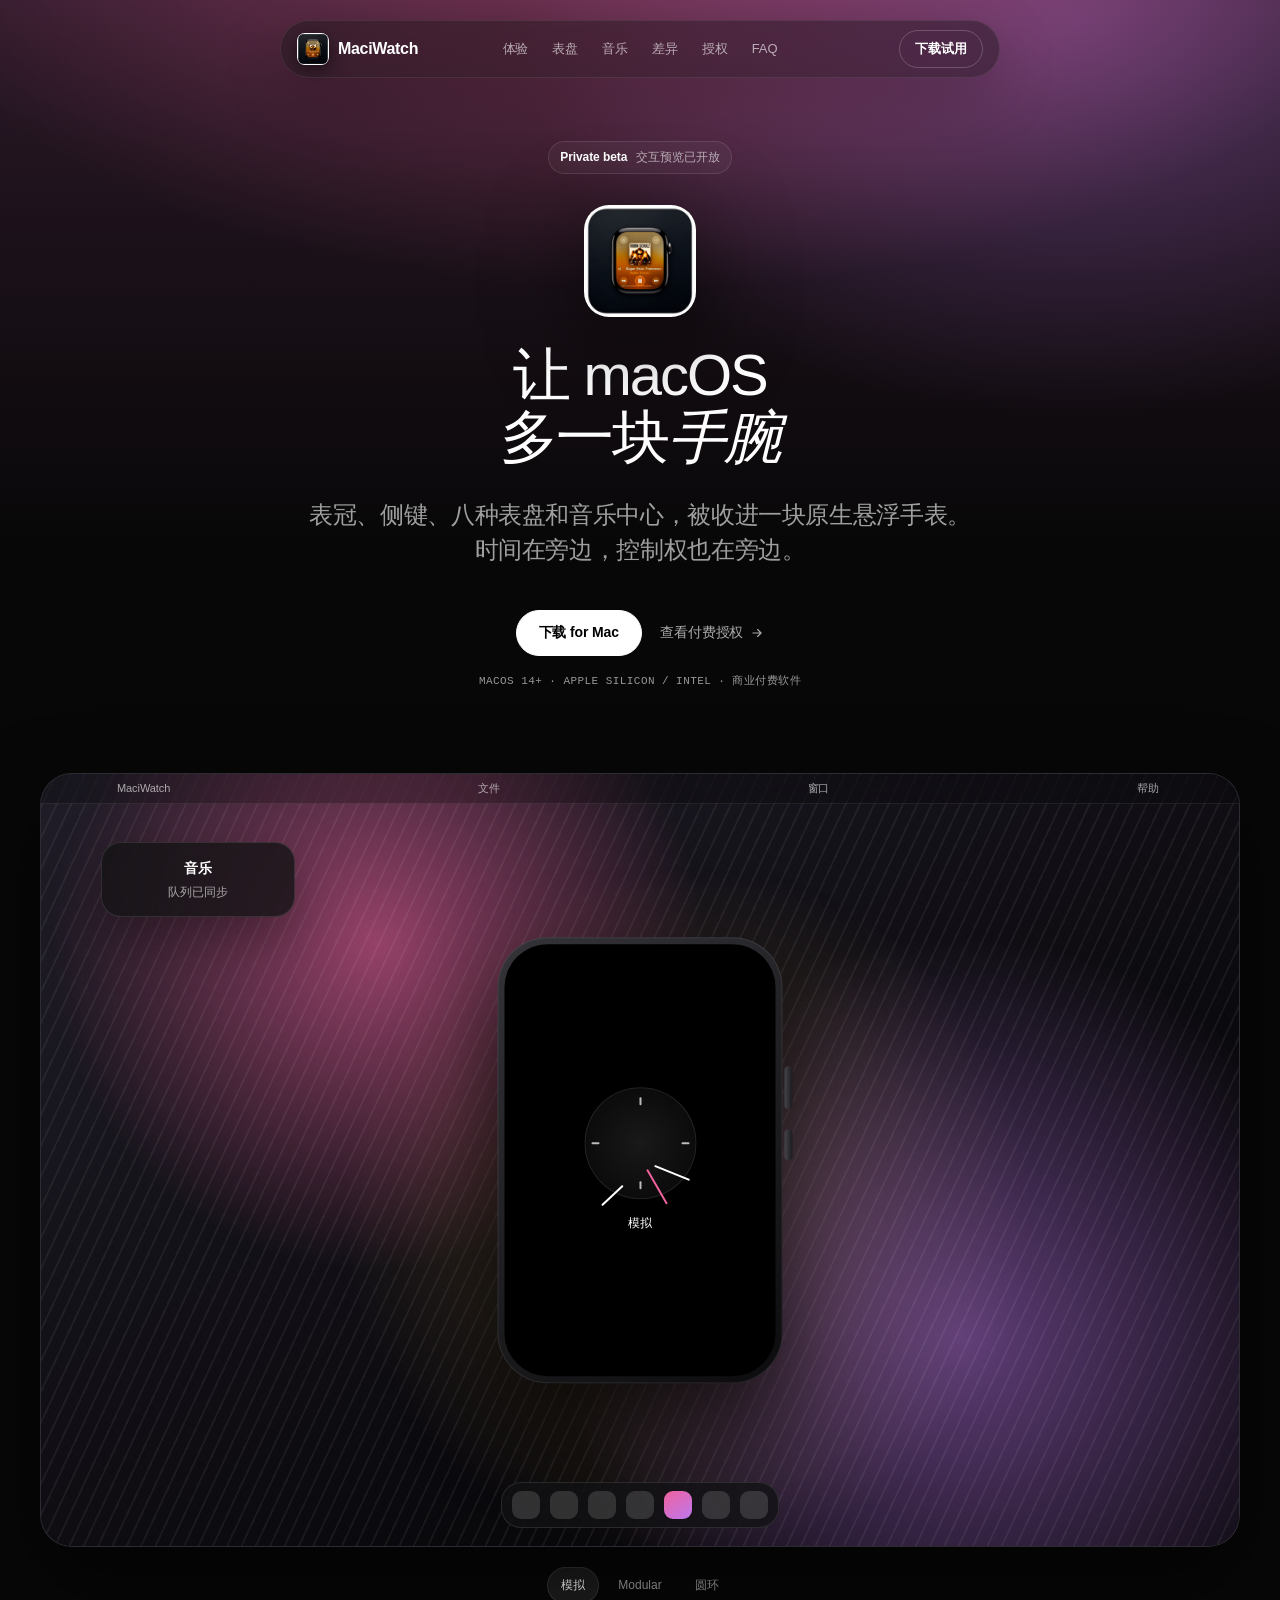
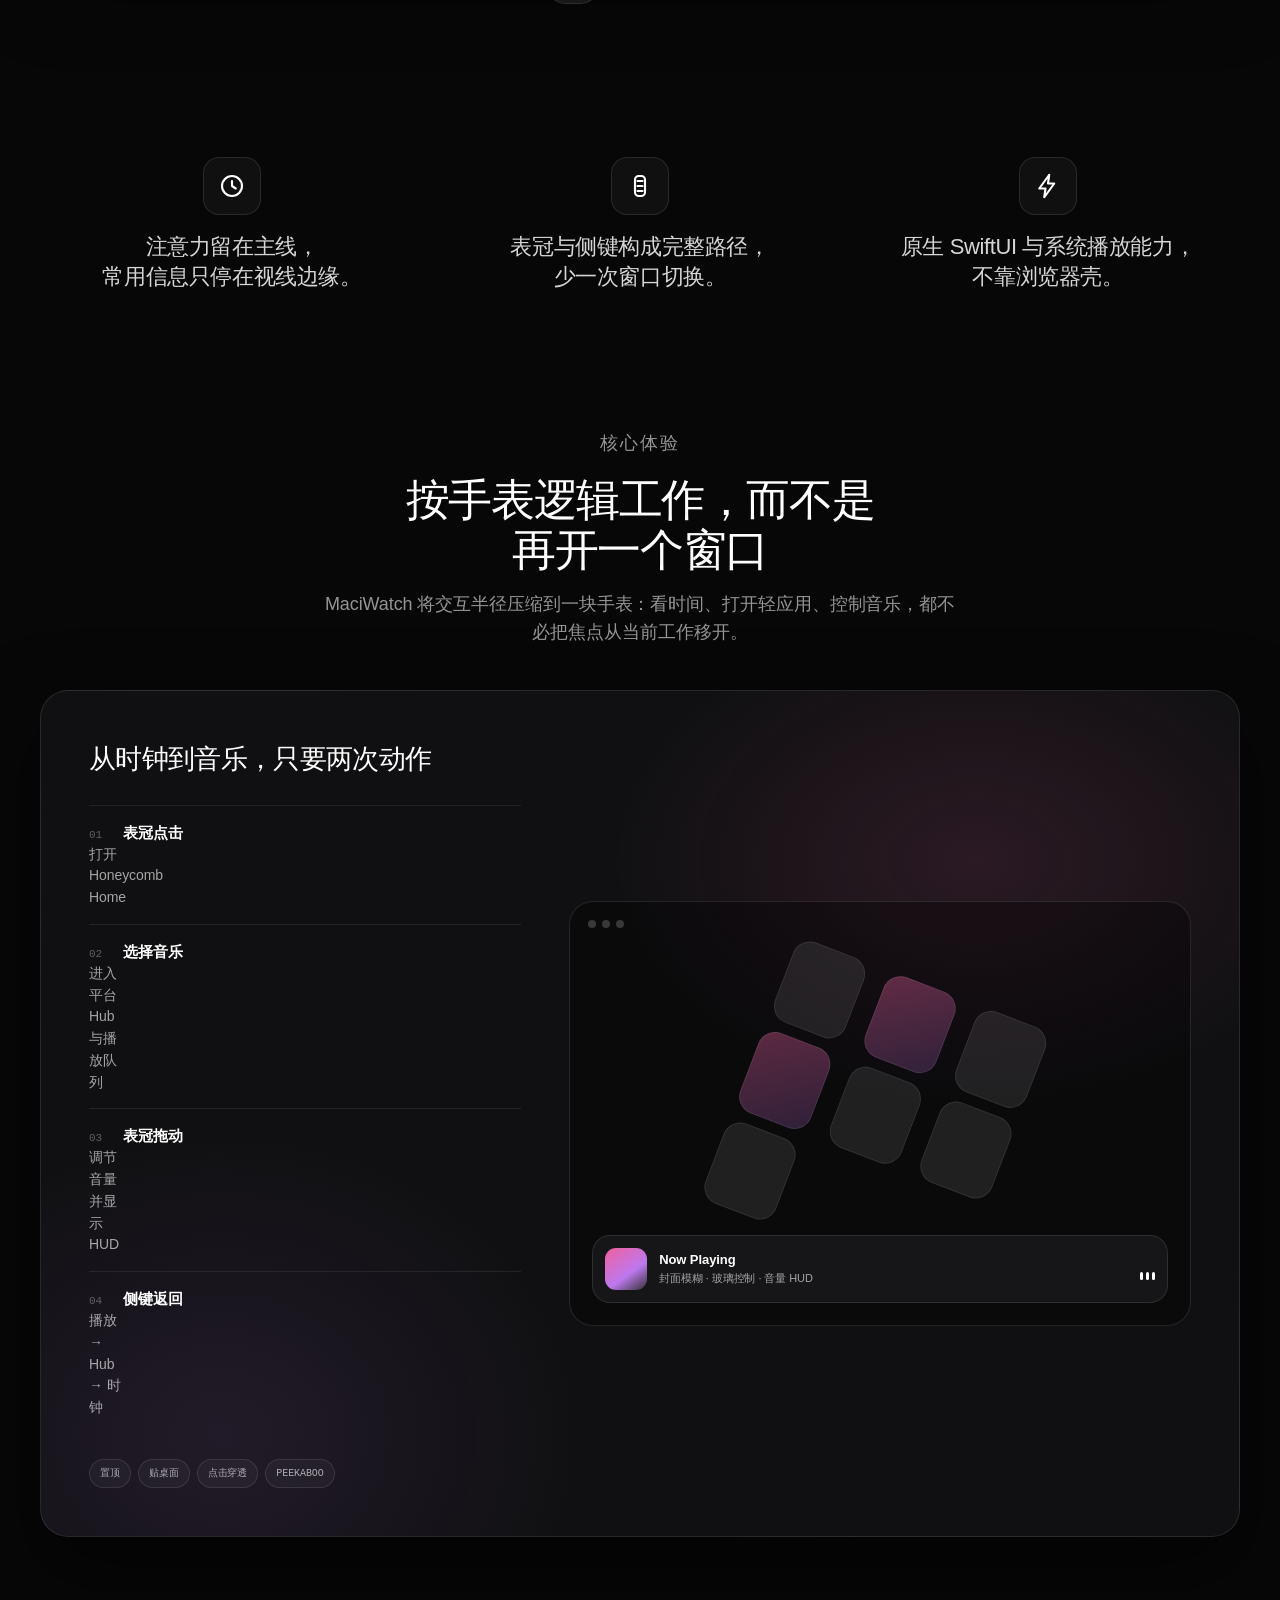
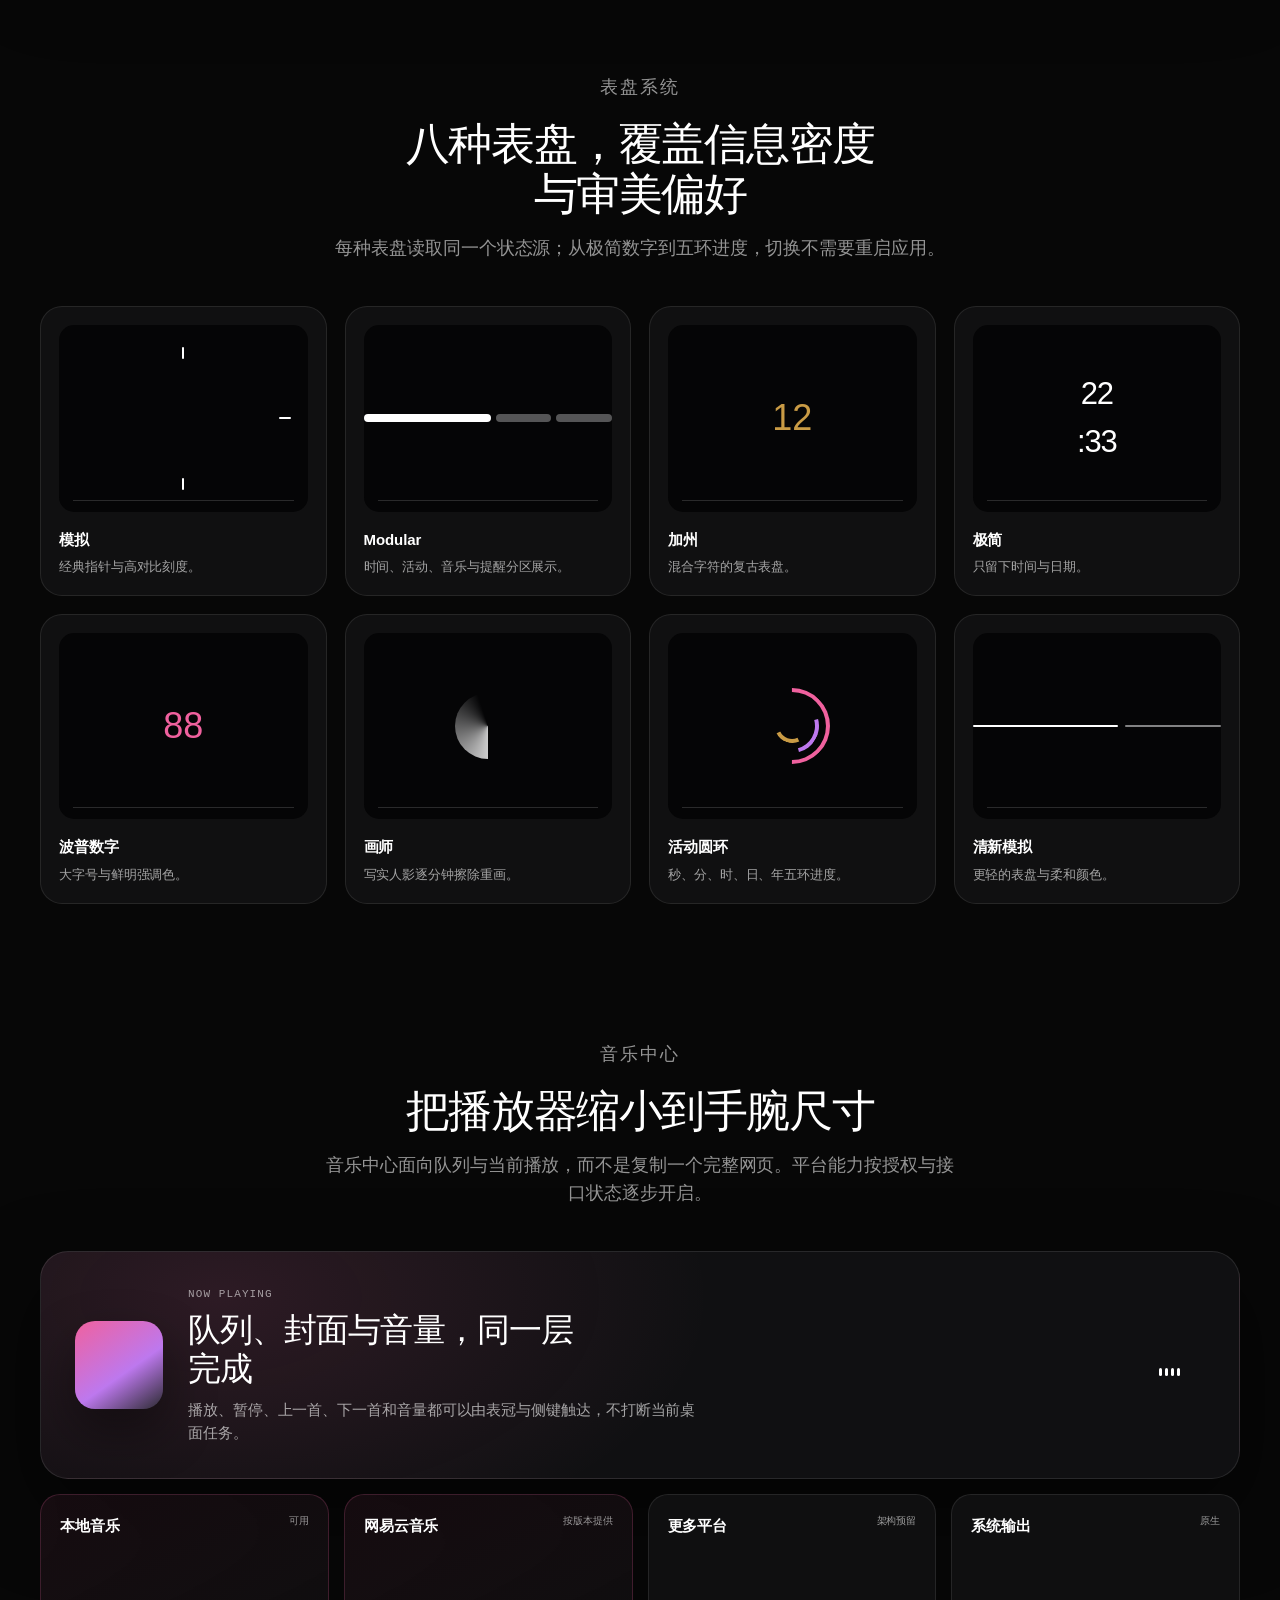
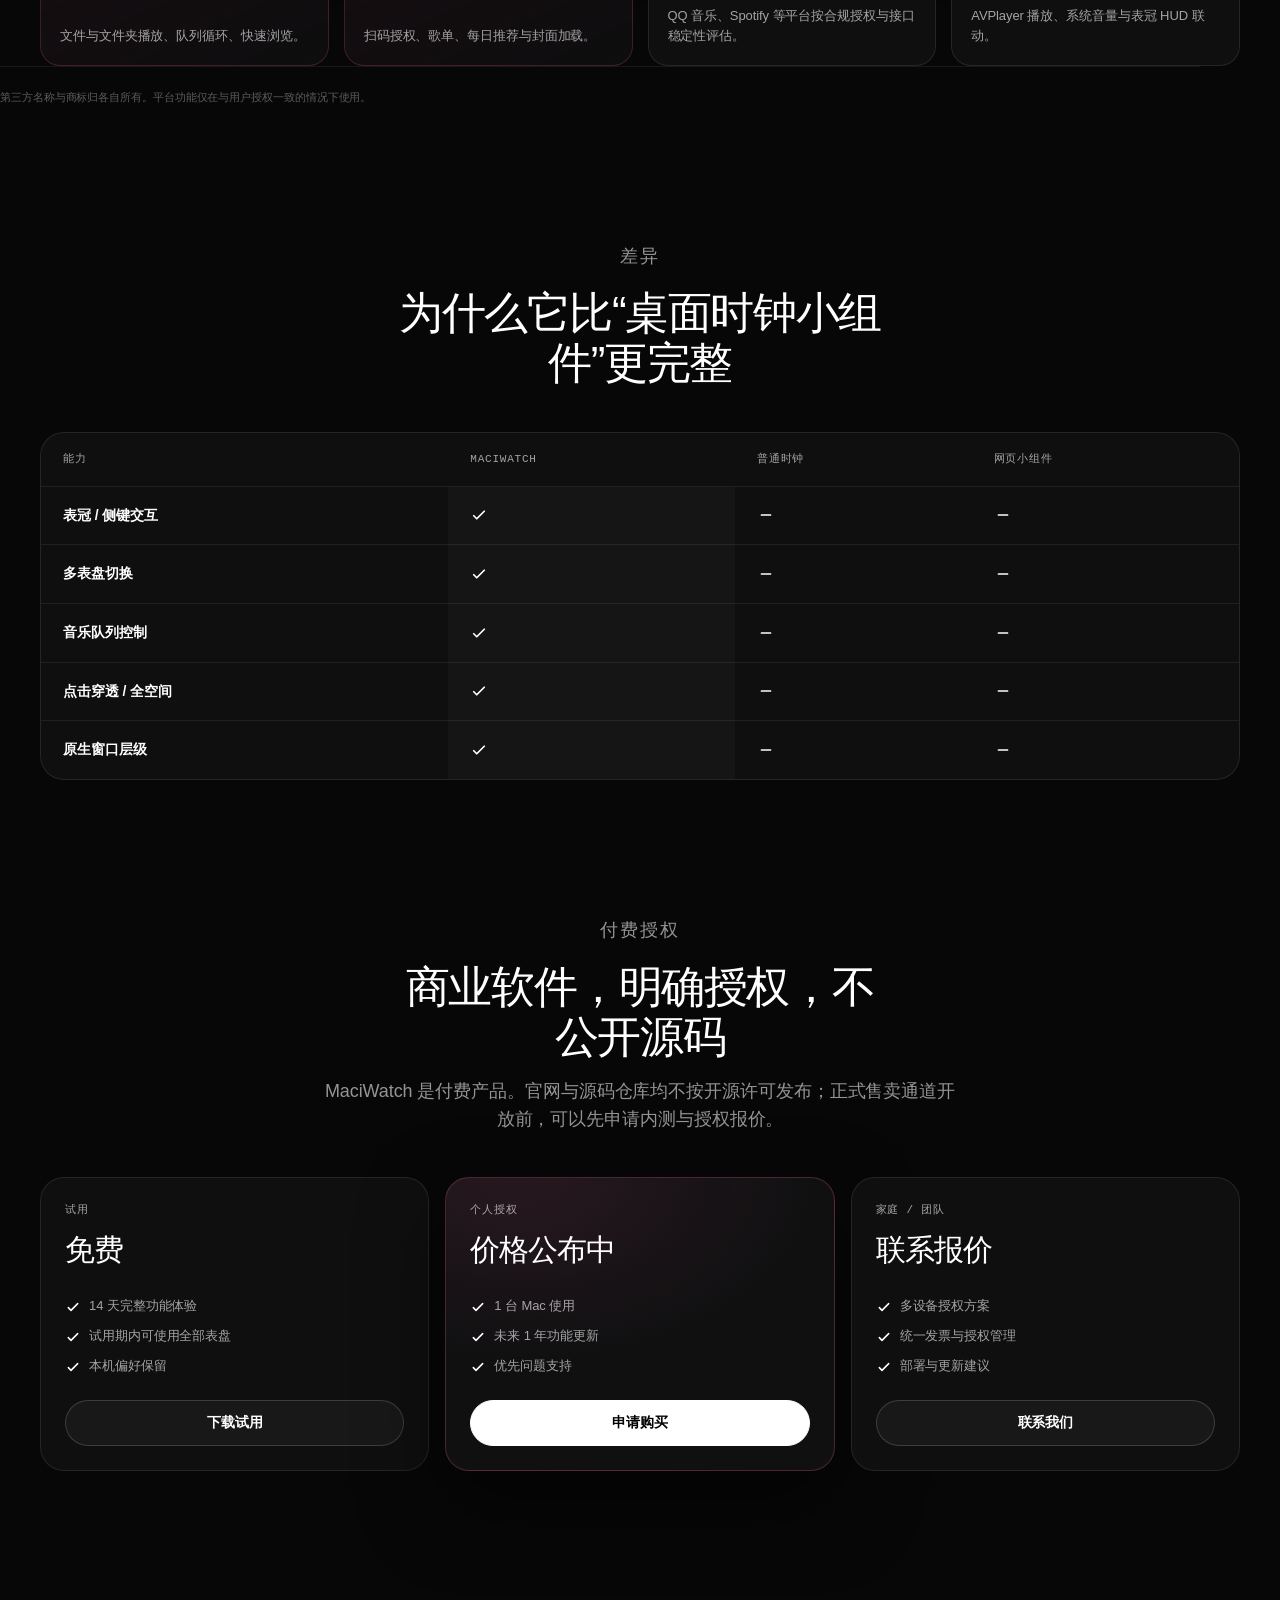
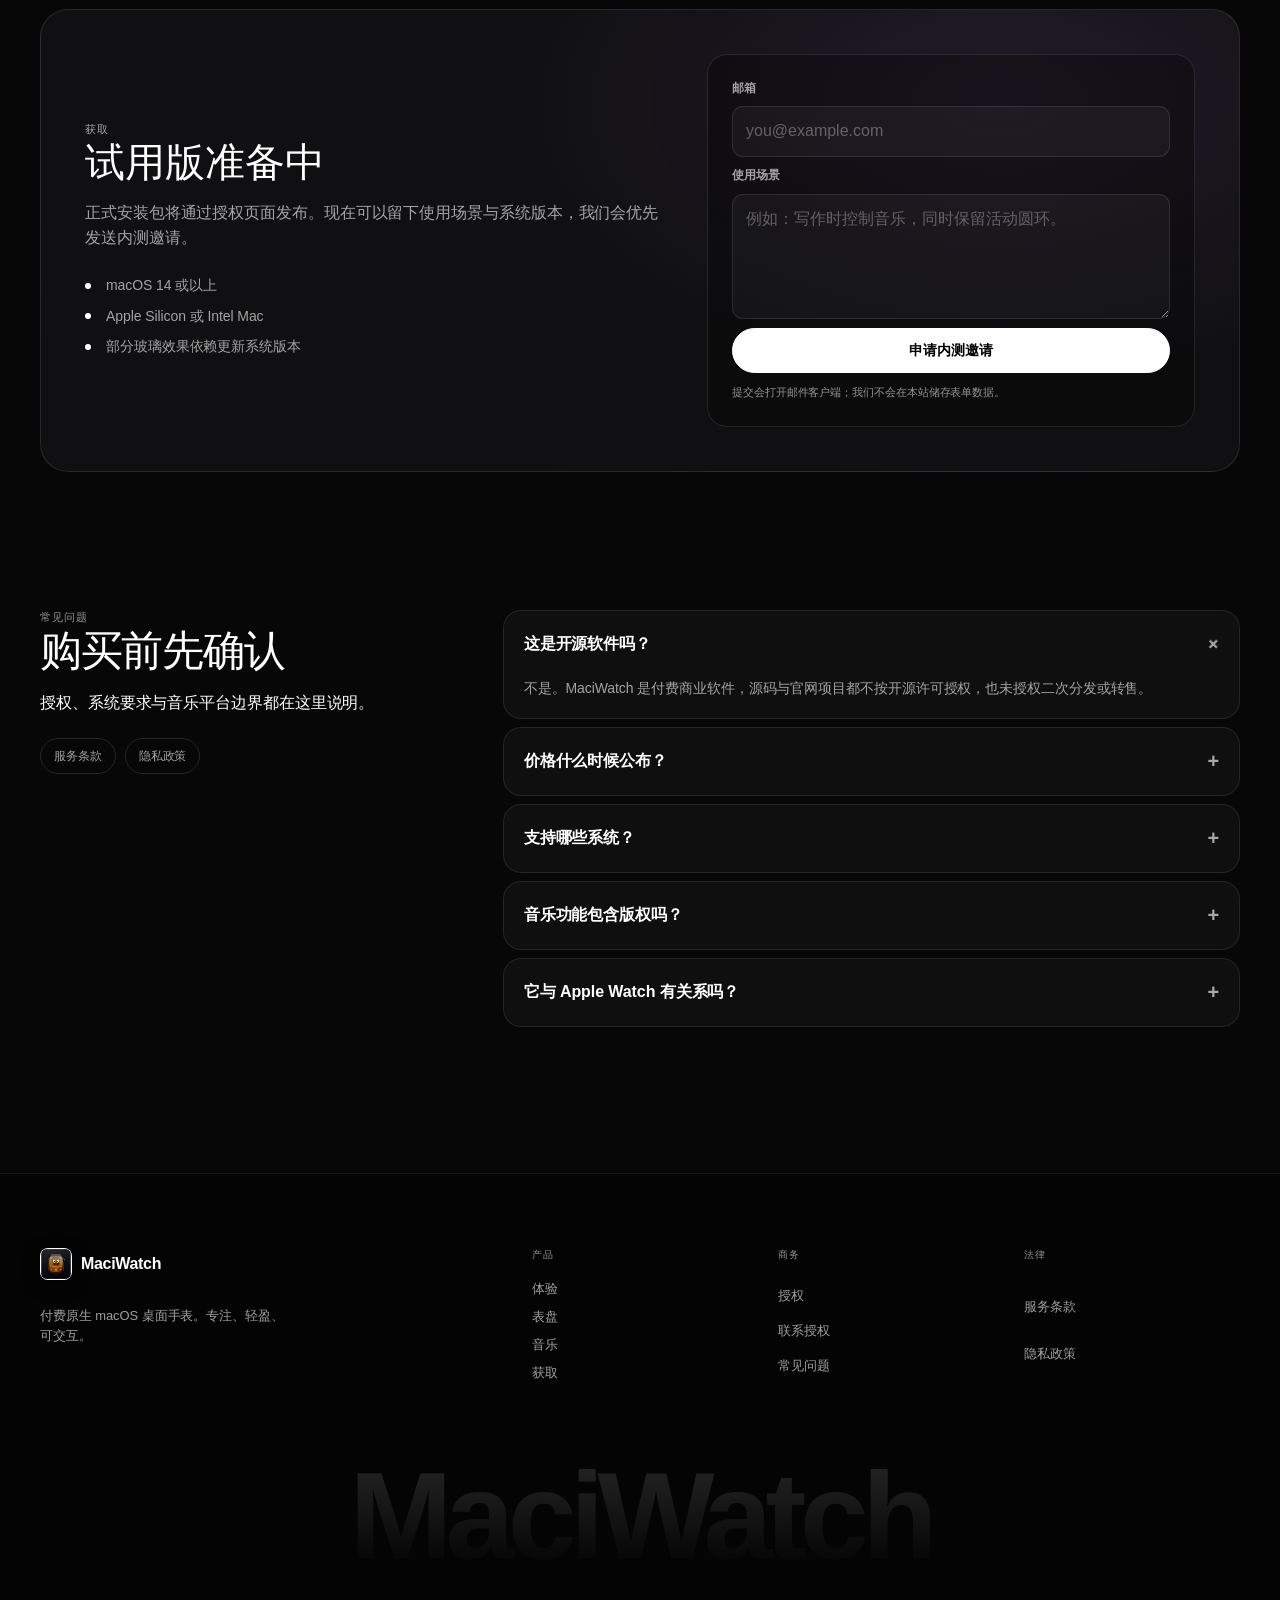
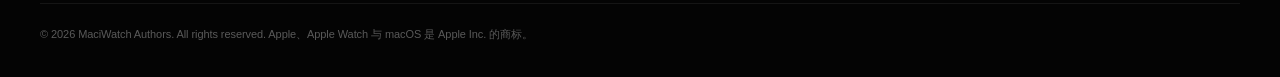
==== commit 87e75c88: "deploy: publish website build f56610d" ====
--- a/index.html
+++ b/index.html
@@ -16,8 +16,8 @@
   <meta property="og:url" content="https://maciwatch.zpad.app/" />
   <meta property="og:image" content="https://maciwatch.zpad.app/assets/app-icon.png" />
   <meta name="twitter:card" content="summary" />
-  <script type="module" crossorigin src="/assets/index-Dze4R1hv.js"></script>
-  <link rel="stylesheet" crossorigin href="/assets/index-Bl2krGo5.css">
+  <script type="module" crossorigin src="/assets/main-B8qPRR_F.js"></script>
+  <link rel="stylesheet" crossorigin href="/assets/main-DoHkkakz.css">
 </head>
 <body>
   <svg class="icon-system" aria-hidden="true" focusable="false">
@@ -297,6 +297,10 @@
           <p class="eyebrow">常见问题</p>
           <h2 id="faq-title">购买前先确认</h2>
           <p>授权、系统要求与音乐平台边界都在这里说明。</p>
+          <div class="faq-legal-links">
+            <a href="/terms/">服务条款</a>
+            <a href="/privacy/">隐私政策</a>
+          </div>
         </div>
         <div>
           <details open><summary>这是开源软件吗？</summary><p>不是。MaciWatch 是付费商业软件，源码与官网项目都不按开源许可授权，也未授权二次分发或转售。</p></details>
@@ -317,6 +321,7 @@
       </div>
       <nav aria-label="产品导航"><h2>产品</h2><a href="#flow">体验</a><a href="#faces">表盘</a><a href="#music">音乐</a><a href="#download">获取</a></nav>
       <nav aria-label="商务导航"><h2>商务</h2><a href="#license">授权</a><a href="mailto:license@zpad.app">联系授权</a><a href="#faq">常见问题</a></nav>
+      <nav aria-label="法律信息"><h2>法律</h2><a href="/terms/">服务条款</a><a href="/privacy/">隐私政策</a></nav>
       <p class="footer-word" aria-hidden="true">MaciWatch</p>
       <p class="legal">© <span data-year>2026</span> MaciWatch Authors. All rights reserved. Apple、Apple Watch 与 macOS 是 Apple Inc. 的商标。</p>
     </div>
--- a/assets/main-DoHkkakz.css
+++ b/assets/main-DoHkkakz.css
@@ -0,0 +1 @@
+:root{color-scheme:dark;--bg: #070707;--bg-deep: #030303;--card: #111111;--card-strong: #171717;--border: rgba(255,255,255,.1);--border-strong: rgba(255,255,255,.18);--text: #ffffff;--muted: rgba(255,255,255,.62);--faint: rgba(255,255,255,.58);--pink: #f0619e;--purple: #bd78ee;--amber: #c99b45;--shadow: 0 32px 80px rgba(0,0,0,.55);--sans: -apple-system, BlinkMacSystemFont, "SF Pro Text", "Segoe UI", "PingFang SC", "Hiragino Sans GB", "Microsoft YaHei", sans-serif;--display: -apple-system, BlinkMacSystemFont, "SF Pro Display", "Segoe UI", "PingFang SC", sans-serif;--serif: Georgia, "Songti SC", "Noto Serif CJK SC", serif;--mono: ui-monospace, SFMono-Regular, "SF Mono", Menlo, Consolas, monospace}*{box-sizing:border-box}html{scroll-behavior:smooth;scroll-padding-top:92px}body{margin:0;min-width:320px;background:var(--bg);color:var(--text);font-family:var(--sans);font-size:16px;line-height:1.55;letter-spacing:-.005em;overflow-x:hidden;-webkit-font-smoothing:antialiased}img,svg{display:block;max-width:100%}a{color:inherit;text-decoration:none}button,input,textarea{font:inherit}::selection{background:#f0619e57;color:#fff}.shell{width:min(1200px,calc(100% - 40px));margin:0 auto}.sr-only,.icon-system{position:absolute;width:1px;height:1px;overflow:hidden;clip:rect(0 0 0 0);white-space:nowrap}.skip-link{position:fixed;z-index:1000;top:14px;left:14px;padding:10px 16px;border-radius:999px;background:#fff;color:#000;font-weight:700;transform:translateY(-200%);transition:transform .18s ease}.skip-link:focus{transform:translateY(0)}:focus-visible{outline:2px solid var(--pink);outline-offset:3px;border-radius:6px}.page-glow{position:fixed;inset:0;z-index:-1;background:radial-gradient(1100px 620px at 50% -180px,rgba(240,97,158,.53),transparent 76%),radial-gradient(760px 540px at 84% 2%,rgba(189,120,238,.34),transparent 74%),linear-gradient(180deg,#4e2a4880,#07070700 62%),var(--bg)}.site-header{position:sticky;top:20px;z-index:300;width:min(720px,calc(100% - 28px));margin:20px auto 0;border:1px solid rgba(255,255,255,.08);border-radius:999px;background:#1d1d1d7a;-webkit-backdrop-filter:blur(34px) saturate(150%);backdrop-filter:blur(34px) saturate(150%);box-shadow:0 18px 60px #00000038;transition:background .2s ease,border-color .2s ease}.site-header.is-scrolled{background:#171717c2;border-color:#ffffff1f}.site-header .shell{width:calc(100% - 32px)}.header-inner{display:grid;grid-template-columns:1fr auto 1fr;align-items:center;height:56px}.brand{display:inline-flex;align-items:center;gap:9px;font-family:var(--display);font-size:16px;font-weight:650;letter-spacing:-.02em}.brand img{border-radius:8px;box-shadow:0 5px 16px #00000080}.primary-nav{display:flex;justify-content:center;gap:2px;color:var(--muted);font-size:13px}.primary-nav a:not(.download-link){padding:8px 11px;border-radius:999px;transition:color .18s ease,background .18s ease}.primary-nav a:not(.download-link):hover,.primary-nav a:not(.download-link):focus-visible{color:#fff;background:#ffffff12}.header-actions{display:flex;justify-content:flex-end;align-items:center;gap:10px}.download-link{padding:8px 15px;border:1px solid rgba(255,255,255,.2);border-radius:999px;color:#fff;font-size:13px;font-weight:620;transition:background .18s ease,border-color .18s ease}.download-link:hover{background:#ffffff1a;border-color:#ffffff52}.menu-button{display:none;width:42px;height:42px;padding:10px;border:1px solid var(--border);border-radius:11px;background:#ffffff0a;cursor:pointer}.menu-button span:not(.sr-only){display:block;height:1.5px;margin:3px 0;border-radius:2px;background:#fff;transition:transform .18s ease,opacity .18s ease}.menu-button[aria-expanded=true] span:nth-child(1){transform:translateY(4.5px) rotate(45deg)}.menu-button[aria-expanded=true] span:nth-child(2){opacity:0}.menu-button[aria-expanded=true] span:nth-child(3){transform:translateY(-4.5px) rotate(-45deg)}.hero{position:relative;padding:clamp(48px,7vh,78px) 0 80px}.hero-inner{display:flex;flex-direction:column;align-items:center;text-align:center}.release-pill{display:inline-flex;align-items:center;gap:9px;padding:6px 11px;border:1px solid rgba(255,255,255,.11);border-radius:999px;background:#ffffff0a;color:var(--muted);font-size:12px;transition:color .18s ease,border-color .18s ease}.release-pill span{color:#fff;font-weight:700}.release-pill:hover{color:#fff;border-color:#ffffff3d}.hero-icon{width:112px;height:112px;margin:31px 0 27px;border-radius:25px;filter:saturate(118%) drop-shadow(0 22px 45px rgba(0,0,0,.55))}.hero h1{width:min(100%,32rem);max-width:100%;margin:0;font-family:var(--display);font-size:clamp(42px,5vw,58px);font-weight:500;line-height:1.08;letter-spacing:-.035em}.hero h1 .italic{font-family:var(--serif);font-style:italic;font-weight:400}.hero-subtext{max-width:51ch;margin:28px 0 0;color:#ffffff9c;font-size:clamp(19px,2vw,24px);line-height:1.45;letter-spacing:-.015em}.hero-subtext br{display:none}.hero-actions{display:flex;align-items:center;gap:18px;margin-top:43px}.download-meta{margin:17px 0 0;color:#ffffff94;font-family:var(--mono);font-size:11px;text-transform:uppercase;letter-spacing:.04em}.button{display:inline-flex;align-items:center;justify-content:center;gap:9px;min-height:45px;padding:11px 22px;border-radius:999px;font-size:14px;font-weight:650;letter-spacing:-.01em;transition:transform .18s ease,background .18s ease,border-color .18s ease,color .18s ease}.button.download{border:1px solid #fff;background:#fff;color:#000}.button.download:hover{transform:translateY(-1px);background:#ffffffe6}.button.ghost{border:1px solid rgba(255,255,255,.16);background:#ffffff0a;color:#fff}.button.ghost:hover{background:#ffffff1a;border-color:#ffffff4d}.text-link{display:inline-flex;align-items:center;gap:7px;color:#ffffffa8;font-size:14px;font-weight:550;transition:color .18s ease}.text-link:hover{color:#fff}.text-link svg{width:14px;height:14px;fill:none;stroke:currentColor;stroke-width:2;stroke-linecap:round;stroke-linejoin:round}.hero-visual{width:100%;margin-top:83px}.mac-stage{position:relative;overflow:hidden;aspect-ratio:31 / 20;min-height:0;border:1px solid rgba(255,255,255,.11);border-radius:32px;background:#14121a;box-shadow:var(--shadow);isolation:isolate}.stage-wall{position:absolute;inset:0;background:radial-gradient(circle at 28% 22%,rgba(240,97,158,.58),transparent 31%),radial-gradient(circle at 77% 73%,rgba(189,120,238,.48),transparent 37%),radial-gradient(circle at 54% 57%,rgba(201,155,69,.3),transparent 44%),linear-gradient(150deg,#201d28,#08070a 72%)}.stage-wall:after{content:"";position:absolute;inset:0;background:repeating-linear-gradient(115deg,rgba(255,255,255,.055) 0 2px,transparent 2px 13px)}.stage-menu{position:absolute;z-index:4;top:0;left:0;right:0;display:flex;justify-content:space-between;gap:18px;height:30px;padding:0 80px 0 76px;border-bottom:1px solid rgba(255,255,255,.08);background:#0000003b;-webkit-backdrop-filter:blur(16px);backdrop-filter:blur(16px);color:#ffffff9e;font-size:11px;align-items:center}.stage-menu span{white-space:nowrap}.stage-note-card{position:absolute;z-index:4;top:68px;left:5%;display:grid;gap:3px;width:194px;padding:15px 17px;border:1px solid rgba(255,255,255,.11);border-radius:20px;background:#121214c7;-webkit-backdrop-filter:blur(22px);backdrop-filter:blur(22px);box-shadow:0 20px 55px #00000059}.stage-note-card strong{font-size:14px}.stage-note-card span{color:var(--muted);font-size:12px}.stage-dock{position:absolute;z-index:4;bottom:18px;left:50%;display:flex;gap:10px;padding:8px 10px;border:1px solid rgba(255,255,255,.1);border-radius:20px;background:#121214c2;-webkit-backdrop-filter:blur(20px);backdrop-filter:blur(20px);transform:translate(-50%)}.stage-dock span{width:28px;height:28px;border-radius:9px;background:#ffffff24}.stage-dock span.active{background:linear-gradient(145deg,var(--pink),var(--purple))}.device-shell{position:absolute;z-index:3;top:50%;left:50%;width:clamp(205px,23vw,285px);aspect-ratio:55 / 86;border-radius:50px;background:linear-gradient(145deg,#333338,#0c0c0e);box-shadow:0 38px 90px #000000ad,inset 0 0 0 1px #ffffff14;transform:translate(-50%,-50%);transition:transform .25s ease}.device-screen{position:absolute;inset:7px;overflow:hidden;border-radius:43px;background:#000}.crown,.side-button{position:absolute;right:-10px;width:8px;border-radius:4px;background:linear-gradient(90deg,#44444a,#1b1b1e)}.crown{top:29%;height:43px}.side-button{top:43%;height:31px}.face{position:absolute;inset:0;display:flex;flex-direction:column;align-items:center;justify-content:center;gap:15px;opacity:0;pointer-events:none;transition:opacity .22s ease,transform .22s ease;transform:scale(.985)}.face.active{opacity:1;transform:scale(1)}.face p{margin:0;color:#fff;font-size:12px;letter-spacing:.03em}.face .label{color:#ffffff9c;font-size:11px}.large-time{display:flex;font-family:var(--display);font-size:46px;font-weight:500;line-height:1;letter-spacing:-.04em}.analog-dial{position:relative;width:112px;height:112px;border-radius:50%;background:radial-gradient(circle,#191919,#050505);box-shadow:inset 0 0 0 1px #ffffff1a}.analog-dial span{position:absolute;width:2px;height:8px;border-radius:2px;background:#ffffffb8}.analog-dial span:nth-child(1){top:10px;left:calc(50% - 1px)}.analog-dial span:nth-child(2){right:10px;top:calc(50% - 4px);transform:rotate(90deg)}.analog-dial span:nth-child(3){bottom:10px;left:calc(50% - 1px)}.analog-dial span:nth-child(4){left:10px;top:calc(50% - 4px);transform:rotate(90deg)}.hand{position:absolute;left:calc(50% - 1px);width:2px;border-radius:2px;background:#fff;transform-origin:50% 53px}.hand.hour{top:29px;height:29px}.hand.minute{top:20px;height:38px}.hand.second{top:18px;height:40px;background:var(--pink)}.modules{display:flex;flex-wrap:wrap;justify-content:center;gap:4px;max-width:78%}.modules span{padding:3px 5px;border-radius:5px;background:#ffffff1c;color:#ffffffc9;font-size:8px}.face.rings svg{width:106px;height:106px}.face.rings circle{fill:none;stroke-width:7;stroke-linecap:round}.face.rings circle:not(.r1):not(.r2):not(.r3){stroke:#ffffff1f}.face.rings .r1{stroke:var(--pink);stroke-dasharray:224 314;transform:rotate(-90deg);transform-origin:center}.face.rings .r2{stroke:var(--purple);stroke-dasharray:172 245;transform:rotate(-90deg);transform-origin:center}.face.rings .r3{stroke:var(--amber);stroke-dasharray:114 176;transform:rotate(-90deg);transform-origin:center}.face-switch{display:flex;justify-content:center;gap:5px;margin-top:20px}.face-switch button{padding:8px 13px;border:1px solid transparent;border-radius:999px;background:transparent;color:var(--muted);cursor:pointer;font-size:12px;transition:color .18s ease,background .18s ease,border-color .18s ease}.face-switch button:hover{color:#fff;background:#ffffff0f}.face-switch button.active{border-color:#ffffff1c;background:#ffffff17;color:#fff}.value-strip{padding:47px 0 112px}.value-grid{display:grid;grid-template-columns:repeat(3,minmax(0,1fr));gap:24px}.value-grid article{display:flex;flex-direction:column;align-items:center;gap:17px;padding:26px 0;text-align:center}.value-grid svg{width:30px;height:30px;margin:12px;fill:none;stroke:#fff;stroke-width:1.7;stroke-linecap:round;stroke-linejoin:round}.value-grid p{margin:0;color:#ffffffd4;font-size:22px;font-weight:500;line-height:1.38;letter-spacing:-.018em}.value-grid article>svg{width:58px;height:58px;margin:0;padding:13px;border:1px solid rgba(255,255,255,.1);border-radius:16px;background:#ffffff0a}.section{margin-bottom:clamp(82px,11vw,138px)}.section-head{display:flex;flex-direction:column;align-items:center;gap:16px;margin-bottom:43px;text-align:center}.eyebrow{margin:0;color:#ffffff94;font-family:var(--mono);font-size:11px;text-transform:uppercase;letter-spacing:.1em}.section-head h2{max-width:20ch;margin:0;font-family:var(--display);font-size:clamp(31px,3.5vw,44px);font-weight:500;line-height:1.14;letter-spacing:-.032em}.section-head p{max-width:63ch;margin:0;color:#ffffff91;font-size:18px;line-height:1.55}.workspace-card{display:grid;grid-template-columns:.82fr 1.18fr;gap:48px;align-items:center;min-height:560px;padding:48px;border:1px solid rgba(255,255,255,.1);border-radius:28px;background:radial-gradient(520px 350px at 78% 20%,rgba(240,97,158,.12),transparent 70%),radial-gradient(500px 420px at 15% 88%,rgba(189,120,238,.1),transparent 72%),#101012;box-shadow:var(--shadow)}.workspace-copy h3{margin:0 0 24px;font-family:var(--display);font-size:27px;font-weight:500;letter-spacing:-.025em}.path-list{display:grid;gap:0;margin:0;padding:0;list-style:none;counter-reset:path}.path-list li{display:grid;grid-template-columns:34px 1fr;align-items:baseline;padding:15px 0;border-top:1px solid rgba(255,255,255,.08)}.path-list li:before{counter-increment:path;content:counter(path,decimal-leading-zero);color:#ffffff54;font-family:var(--mono);font-size:11px}.path-list strong{display:block;font-size:15px;font-weight:650}.path-list span{color:var(--muted);font-size:14px}.mode-chips{display:flex;flex-wrap:wrap;gap:7px;margin-top:25px}.mode-chips span{padding:6px 10px;border:1px solid rgba(255,255,255,.1);border-radius:999px;background:#ffffff09;color:var(--muted);font-family:var(--mono);font-size:10px;text-transform:uppercase}.demo-panel{position:relative;min-height:425px;padding:18px;border:1px solid rgba(255,255,255,.1);border-radius:24px;background:#00000057;overflow:hidden}.demo-bar{display:flex;gap:6px}.demo-bar span{width:8px;height:8px;border-radius:50%;background:#ffffff30}.honeycomb{position:absolute;top:75px;left:50%;display:grid;grid-template-columns:repeat(3,86px);gap:11px;transform:translate(-50%) rotate(21deg)}.honeycomb span{width:76px;height:86px;border-radius:18px;background:#ffffff17;box-shadow:inset 0 0 0 1px #ffffff14}.honeycomb span:nth-child(2),.honeycomb span:nth-child(4){background:linear-gradient(145deg,#f0619e5c,#bd78ee33)}.now-playing{position:absolute;right:22px;bottom:22px;left:22px;display:flex;align-items:center;gap:12px;padding:12px;border:1px solid rgba(255,255,255,.1);border-radius:18px;background:#19191be0;-webkit-backdrop-filter:blur(20px);backdrop-filter:blur(20px)}.now-playing .cover{width:42px;height:42px;flex:none;border-radius:11px;background:linear-gradient(145deg,var(--pink),var(--purple) 60%,#333)}.now-playing div{flex:1;min-width:0}.now-playing strong{display:block;font-size:13px}.now-playing small{display:block;color:var(--muted);font-size:11px}.eq{display:flex;align-items:flex-end;gap:3px;height:23px}.eq i{width:3px;height:35%;border-radius:2px;background:#fff;animation:eq 1s ease-in-out infinite}.eq i:nth-child(2){animation-delay:.14s}.eq i:nth-child(3){animation-delay:.28s}.eq i:nth-child(4){animation-delay:.42s}@keyframes eq{0%,to{height:30%;opacity:.55}50%{height:100%;opacity:1}}.face-grid{display:grid;grid-template-columns:repeat(4,minmax(0,1fr));gap:18px}.face-grid article{padding:18px;border:1px solid rgba(255,255,255,.09);border-radius:22px;background:#101011;transition:border-color .18s ease,background .18s ease,transform .18s ease}.face-grid article:hover{border-color:#fff3;background:#141415;transform:translateY(-2px)}.face-grid h3{margin:16px 0 6px;font-size:15px;font-weight:650}.face-grid p{margin:0;color:var(--muted);font-size:13px}.face-preview{position:relative;display:flex;align-items:center;justify-content:center;overflow:hidden;aspect-ratio:4/3;border-radius:15px;background:#050506;color:#fff}.face-preview:after{content:"";position:absolute;inset:auto 14px 11px;height:1px;background:#ffffff26}.face-preview.analog span{position:absolute;width:2px;height:12px;border-radius:2px;background:#fff}.face-preview.analog span:nth-child(1){top:22px;left:calc(50% - 1px)}.face-preview.analog span:nth-child(2){right:22px;top:calc(50% - 6px);transform:rotate(90deg)}.face-preview.analog span:nth-child(3){bottom:22px;left:calc(50% - 1px)}.face-preview.modular{gap:5px}.face-preview.modular i{width:28%;height:8px;border-radius:4px;background:#ffffff52}.face-preview.modular i:first-child{width:64%;background:#fff}.face-preview.california,.face-preview.pop{font-family:var(--display);font-size:36px;font-weight:500}.face-preview.california{color:var(--amber)}.face-preview.pop{color:var(--pink)}.face-preview.minimal{flex-direction:column;font-family:var(--display);font-size:31px;font-weight:500;letter-spacing:-.04em}.face-preview.artist span{width:66px;height:66px;border-radius:50%;background:conic-gradient(from 180deg,rgba(255,255,255,.8),transparent 45%)}.face-preview.rings b{position:absolute;border-radius:50%;border:4px solid transparent}.face-preview.rings b:nth-child(1){width:76px;height:76px;border-top-color:var(--pink);border-right-color:var(--pink);transform:rotate(45deg)}.face-preview.rings b:nth-child(2){width:54px;height:54px;border-top-color:var(--purple);transform:rotate(120deg)}.face-preview.rings b:nth-child(3){width:34px;height:34px;border-top-color:var(--amber);transform:rotate(200deg)}.face-preview.fresh{gap:7px}.face-preview.fresh span{width:45%;height:2px;border-radius:2px;background:#ffffff80}.face-preview.fresh span:first-child{width:68%;background:#fff}.music-panel{display:grid;gap:15px}.music-hero{display:grid;grid-template-columns:88px 1fr 46px;align-items:center;gap:25px;padding:34px;border:1px solid rgba(255,255,255,.1);border-radius:28px;background:radial-gradient(700px 380px at 15% 20%,rgba(240,97,158,.13),transparent 70%),#101012;box-shadow:var(--shadow)}.music-hero>.cover{width:88px;height:88px;border-radius:20px;background:linear-gradient(145deg,var(--pink),var(--purple) 58%,#2b2b30);box-shadow:0 22px 50px #0006}.music-hero h3{max-width:22ch;margin:7px 0 9px;font-family:var(--display);font-size:clamp(23px,2.6vw,33px);font-weight:500;line-height:1.2;letter-spacing:-.028em}.music-hero p:last-of-type{max-width:62ch;margin:0;color:var(--muted);font-size:15px}.platform-grid{display:grid;grid-template-columns:repeat(4,minmax(0,1fr));gap:15px}.platform-grid article{display:flex;flex-direction:column;justify-content:space-between;min-height:172px;padding:19px;border:1px solid rgba(255,255,255,.09);border-radius:20px;background:#0f0f10}.platform-grid header{display:flex;align-items:flex-start;justify-content:space-between;gap:12px}.platform-grid h3{margin:0;font-size:15px}.platform-grid header span{color:#ffffff94;font-family:var(--mono);font-size:10px;text-transform:uppercase}.platform-grid p{margin:auto 0 0;color:var(--muted);font-size:13px}.platform-grid .ready{border-color:#f0619e33;background:linear-gradient(155deg,#f0619e12,#0e0e0f)}.table-wrap{overflow-x:auto;border:1px solid rgba(255,255,255,.09);border-radius:24px;background:#0f0f10}table{width:100%;min-width:690px;border-collapse:collapse}caption{text-align:left}th,td{padding:18px 22px;border-bottom:1px solid rgba(255,255,255,.07);text-align:left}thead th{color:#ffffff9e;font-family:var(--mono);font-size:11px;font-weight:400;text-transform:uppercase;letter-spacing:.07em}tbody th{width:34%;font-size:14px;font-weight:600}tbody tr:last-child th,tbody tr:last-child td{border-bottom:0}tbody td:first-of-type{background:#ffffff06}table svg{width:18px;height:18px;fill:none;stroke:#fff;stroke-width:2.3;stroke-linecap:round;stroke-linejoin:round}.license-grid{display:grid;grid-template-columns:repeat(3,minmax(0,1fr));gap:16px;align-items:stretch}.license-card{display:flex;flex-direction:column;padding:24px;border:1px solid rgba(255,255,255,.09);border-radius:24px;background:#0f0f10}.license-card.featured{border-color:#f0619e42;background:radial-gradient(420px 260px at 20% 0%,rgba(240,97,158,.1),transparent 70%),#101011;box-shadow:var(--shadow)}.plan{margin:0;color:#ffffff9e;font-family:var(--mono);font-size:11px;text-transform:uppercase;letter-spacing:.07em}.price{margin:8px 0 22px;font-family:var(--display);font-size:30px;font-weight:500;letter-spacing:-.035em}.license-card ul{flex:1;display:grid;gap:10px;margin:0 0 24px;padding:0;list-style:none;color:var(--muted);font-size:13px}.license-card li{display:flex;gap:8px;align-items:flex-start}.license-card li svg{width:16px;height:16px;flex:none;margin-top:3px;fill:none;stroke:#fff;stroke-width:2.3;stroke-linecap:round;stroke-linejoin:round}.license-card .button{width:100%}.download-grid{display:grid;grid-template-columns:1fr .85fr;gap:48px;align-items:center;padding:44px;border:1px solid rgba(255,255,255,.1);border-radius:28px;background:radial-gradient(700px 400px at 80% 20%,rgba(189,120,238,.1),transparent 70%),#101012}.download-grid h2{margin:0;font-family:var(--display);font-size:clamp(28px,3.2vw,40px);font-weight:500;line-height:1.15}.download-grid>div>p{color:var(--muted)}.requirements{display:grid;gap:9px;margin:24px 0 0;padding:0;list-style:none;color:var(--muted);font-size:14px}.requirements li{position:relative;padding-left:21px}.requirements li:before{content:"";position:absolute;top:.55em;left:0;width:6px;height:6px;border-radius:50%;background:#fff}.waitlist{display:grid;gap:9px;padding:24px;border:1px solid rgba(255,255,255,.1);border-radius:20px;background:#0000004d}.waitlist label{color:var(--muted);font-size:12px;font-weight:650}.waitlist input,.waitlist textarea{width:100%;padding:12px 13px;border:1px solid rgba(255,255,255,.1);border-radius:11px;background:#ffffff0a;color:#fff;resize:vertical}.waitlist input::placeholder,.waitlist textarea::placeholder{color:#ffffff52}.waitlist input:focus,.waitlist textarea:focus{border-color:#ffffff4d;outline:none;box-shadow:0 0 0 3px #ffffff14}.waitlist p{margin:2px 0 0;color:#ffffff8f;font-size:11px}.faq-grid{display:grid;grid-template-columns:.72fr 1.28fr;gap:48px;align-items:start}.faq-grid>div:first-child{position:sticky;top:110px}.faq-grid h2{margin:0;font-family:var(--display);font-size:clamp(29px,3.4vw,42px);font-weight:500;line-height:1.15;letter-spacing:-.03em}.faq-grid details{margin-bottom:8px;border:1px solid rgba(255,255,255,.09);border-radius:18px;background:#0f0f10;overflow:hidden}.faq-grid summary{display:flex;align-items:center;justify-content:space-between;gap:20px;padding:18px 20px;cursor:pointer;font-weight:620;list-style:none}.faq-grid summary::-webkit-details-marker{display:none}.faq-grid summary:after{content:"+";color:#ffffffa3;font-size:20px;transition:transform .18s ease}.faq-grid details[open] summary:after{transform:rotate(45deg)}.faq-grid details p{margin:0;padding:0 20px 19px;color:var(--muted);font-size:14px}.site-footer{padding:74px 0 34px;border-top:1px solid rgba(255,255,255,.08);background:#040404}.footer-grid{position:relative;display:grid;grid-template-columns:1.5fr .7fr .7fr;gap:30px}.footer-grid>div>p{max-width:34ch;margin:18px 0 0;color:var(--muted);font-size:13px}.footer-grid nav{display:grid;gap:8px;font-size:13px}.footer-grid h2{margin:0 0 7px;color:#ffffff8f;font-family:var(--mono);font-size:10px;font-weight:400;text-transform:uppercase;letter-spacing:.1em}.footer-grid nav a{color:var(--muted)}.footer-grid nav a:hover{color:#fff}.footer-word{grid-column:1/-1;margin:48px 0 0;background:linear-gradient(180deg,#ffffff21,#fff0);-webkit-background-clip:text;background-clip:text;color:transparent;font-family:var(--display);font-size:clamp(48px,10vw,124px);font-weight:600;line-height:.9;letter-spacing:-.055em;text-align:center;-webkit-user-select:none;user-select:none}.legal{grid-column:1/-1;margin:0;padding-top:22px;border-top:1px solid rgba(255,255,255,.07);color:#ffffff57;font-size:11px}@media(max-width:1080px){.header-inner{grid-template-columns:1fr auto}.primary-nav{display:none;position:absolute;top:68px;left:20px;right:20px;flex-direction:column;align-items:stretch;padding:9px;border:1px solid var(--border);border-radius:18px;background:#070707fa;box-shadow:var(--shadow)}.primary-nav.is-open{display:flex}.primary-nav a:not(.download-link){padding:12px 13px}.menu-button{display:block}.download-link{display:none}.hero-subtext br{display:inline}.hero-visual{margin-top:50px}.mac-stage{aspect-ratio:auto;min-height:0;padding-top:62%}.device-shell{width:31%}.stage-note-card{display:none}.workspace-card,.download-grid,.faq-grid{grid-template-columns:1fr;gap:38px}.workspace-card{min-height:0;padding:28px}.faq-grid>div:first-child{position:static}.face-grid,.platform-grid,.license-grid{grid-template-columns:repeat(2,1fr)}.value-grid{grid-template-columns:1fr;gap:18px}.value-grid article{align-items:center}}@media(max-width:760px){html{scroll-padding-top:56px}.site-header{top:0;width:100%;margin:0;border-right:0;border-left:0;border-radius:0;box-shadow:none;background:#070707eb}.site-header .shell{width:calc(100% - 28px)}.primary-nav{top:56px}.shell{width:calc(100% - 28px)}.hero{padding-top:42px}.hero-icon{width:89px;height:89px;margin:23px 0 19px}.hero h1{font-size:39px}.hero-subtext{font-size:18px}.hero-subtext br{display:none}.hero-actions{flex-direction:column;gap:13px;width:100%}.hero-actions .button,.text-link{width:100%;justify-content:center}.mac-stage{border-radius:22px;padding-top:78%}.stage-menu{padding:0 54px 0 52px;gap:10px;font-size:9px}.stage-dock{bottom:12px}.stage-dock span{width:23px;height:23px}.value-strip{padding:28px 0 74px}.section{margin-bottom:78px}.section-head p{font-size:16px}.workspace-card,.download-grid,.music-hero{padding:21px}.music-hero{grid-template-columns:1fr;text-align:left}.music-hero>.cover{width:68px;height:68px}.music-hero .eq{justify-self:end}.face-grid,.platform-grid,.license-grid,.footer-grid{grid-template-columns:1fr}.table-wrap{border-radius:18px}.footer-grid nav{grid-template-columns:repeat(2,1fr)}}@media(max-width:480px){.mac-stage{padding-top:125%}.device-shell{width:55%}.face-preview{aspect-ratio:1/1.05}.footer-grid nav{grid-template-columns:1fr}}@media(prefers-reduced-motion:reduce){html{scroll-behavior:auto}*,*:before,*:after{animation-duration:.01ms!important;animation-iteration-count:1!important;transition-duration:.01ms!important;scroll-behavior:auto!important}}.js .reveal{opacity:0;transform:translateY(16px);transition:opacity .45s cubic-bezier(.2,.7,.2,1),transform .45s cubic-bezier(.2,.7,.2,1)}.js .reveal.is-visible{opacity:1;transform:none}.legal-page{padding-bottom:clamp(72px,9vw,120px)}.legal-hero{padding:clamp(64px,9vh,112px) 0 45px;border-bottom:1px solid rgba(255,255,255,.08);background:linear-gradient(180deg,rgba(240,97,158,.08),transparent 72%)}.legal-hero .shell{display:flex;flex-direction:column;align-items:flex-start;gap:14px}.legal-hero h1{margin:0;font-family:var(--display);font-size:clamp(39px,5vw,60px);font-weight:500;line-height:1.05;letter-spacing:-.035em}.legal-hero p{max-width:66ch;margin:0;color:var(--muted);font-size:17px}.legal-hero p:last-child{margin-top:7px;color:#ffffff94;font-family:var(--mono);font-size:11px;text-transform:uppercase;letter-spacing:.07em}.legal-hero strong{color:#fff}.legal-back{display:inline-flex;align-items:center;color:var(--muted);font-size:13px;font-weight:560}.legal-back:before{content:"←";margin-right:7px;transition:transform .18s ease}.legal-back:hover{color:#fff}.legal-back:hover:before{transform:translate(-2px)}.legal-content{display:grid;grid-template-columns:280px minmax(0,1fr);gap:58px;padding-top:48px;align-items:start}.legal-toc{position:sticky;top:104px;padding:21px;border:1px solid rgba(255,255,255,.09);border-radius:20px;background:#0f0f10}.legal-toc h2{margin:0 0 13px;color:#ffffff94;font-family:var(--mono);font-size:10px;font-weight:400;text-transform:uppercase;letter-spacing:.1em}.legal-toc ol{margin:0;padding:0 0 0 19px;display:grid;gap:8px;color:var(--muted);font-size:13px}.legal-toc a:hover{color:#fff}.legal-body{max-width:760px}.legal-body section{padding:27px 0;border-bottom:1px solid rgba(255,255,255,.075)}.legal-body section:first-child{padding-top:0}.legal-body h2{margin:0 0 14px;font-family:var(--display);font-size:23px;font-weight:590;letter-spacing:-.023em}.legal-body p{margin:0 0 13px;color:var(--muted);font-size:15px;line-height:1.76}.legal-body p:last-child{margin-bottom:0}.legal-body a{color:#fff;text-decoration:underline;text-decoration-color:#ffffff47;text-underline-offset:.16em}.legal-body a:hover{text-decoration-color:#fff}.legal-body ul{display:grid;gap:9px;margin:0 0 13px;padding-left:20px;color:var(--muted);font-size:15px;line-height:1.68}.legal-body li::marker{color:#fff6}.legal-body strong{color:#fff}.faq-legal-links{display:flex;flex-wrap:wrap;gap:9px;margin-top:22px}.faq-legal-links a{padding:8px 13px;border:1px solid rgba(255,255,255,.12);border-radius:999px;color:var(--muted);font-size:12px;transition:color .18s ease,border-color .18s ease,background .18s ease}.faq-legal-links a:hover{color:#fff;border-color:#ffffff47;background:#ffffff0d}.footer-grid{grid-template-columns:1.5fr .7fr .7fr .7fr}@media(max-width:1080px){.legal-content{grid-template-columns:1fr;gap:31px}.legal-toc{position:static}}@media(max-width:760px){.legal-hero{padding-top:52px}.legal-hero h1{font-size:38px}.legal-hero p{font-size:16px}.legal-content{padding-top:31px}.legal-body section{padding:22px 0}.legal-body h2{font-size:20px}.legal-body p,.legal-body ul{font-size:14px}}@media(max-width:1080px){.footer-grid{grid-template-columns:1fr 1fr}}@media(max-width:760px){.footer-grid{grid-template-columns:1fr}}
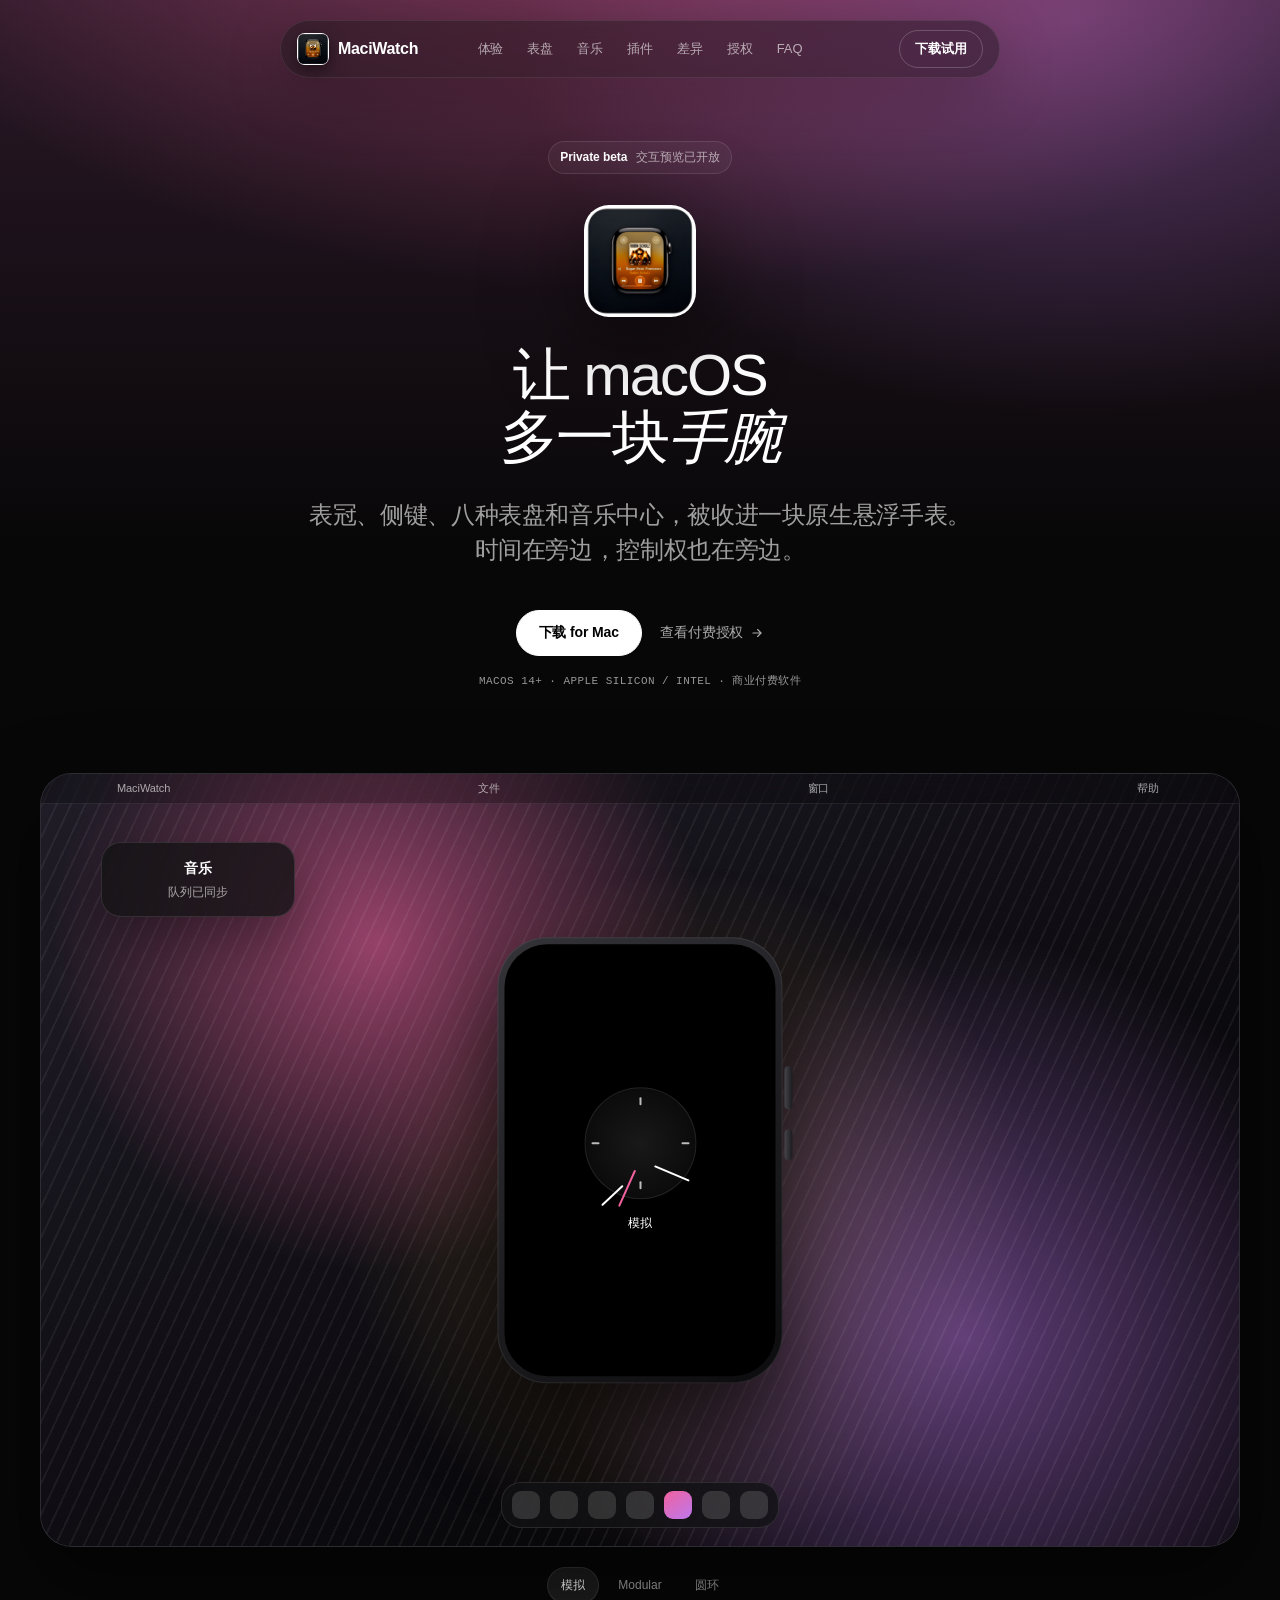
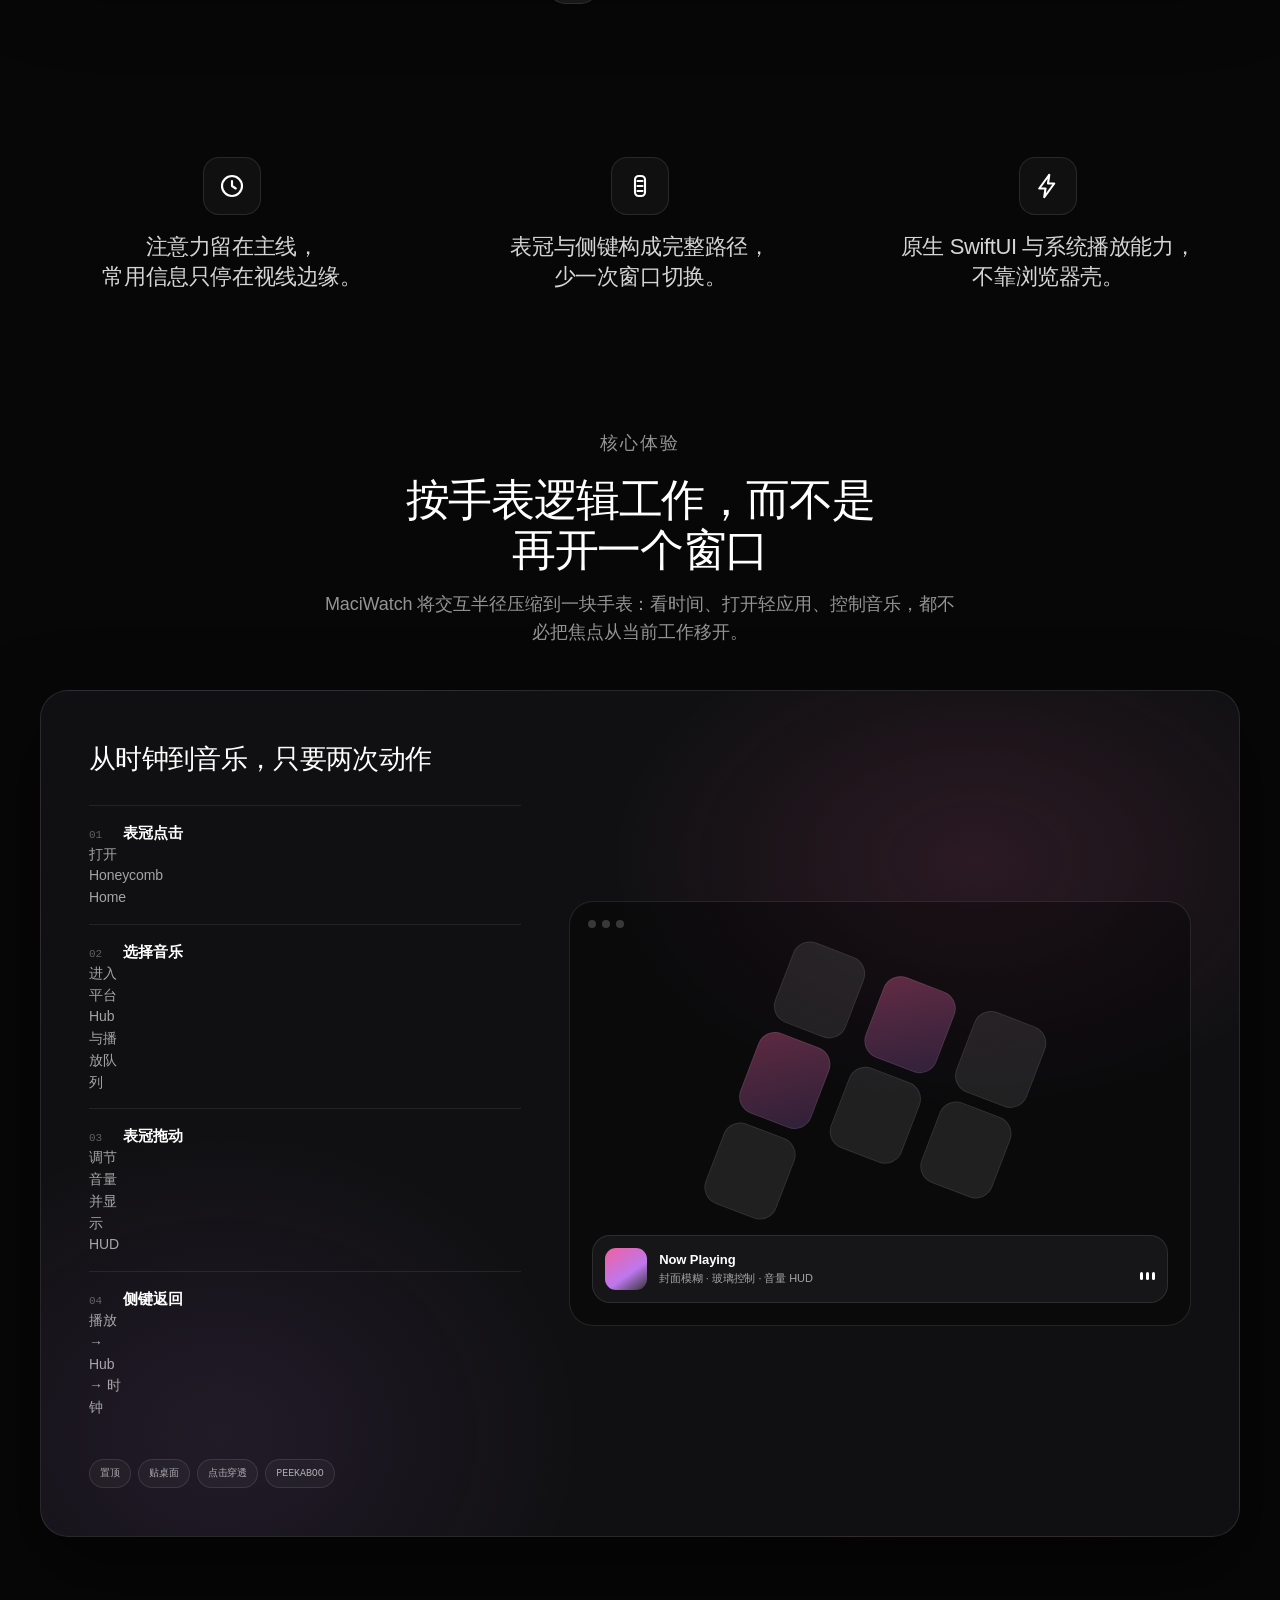
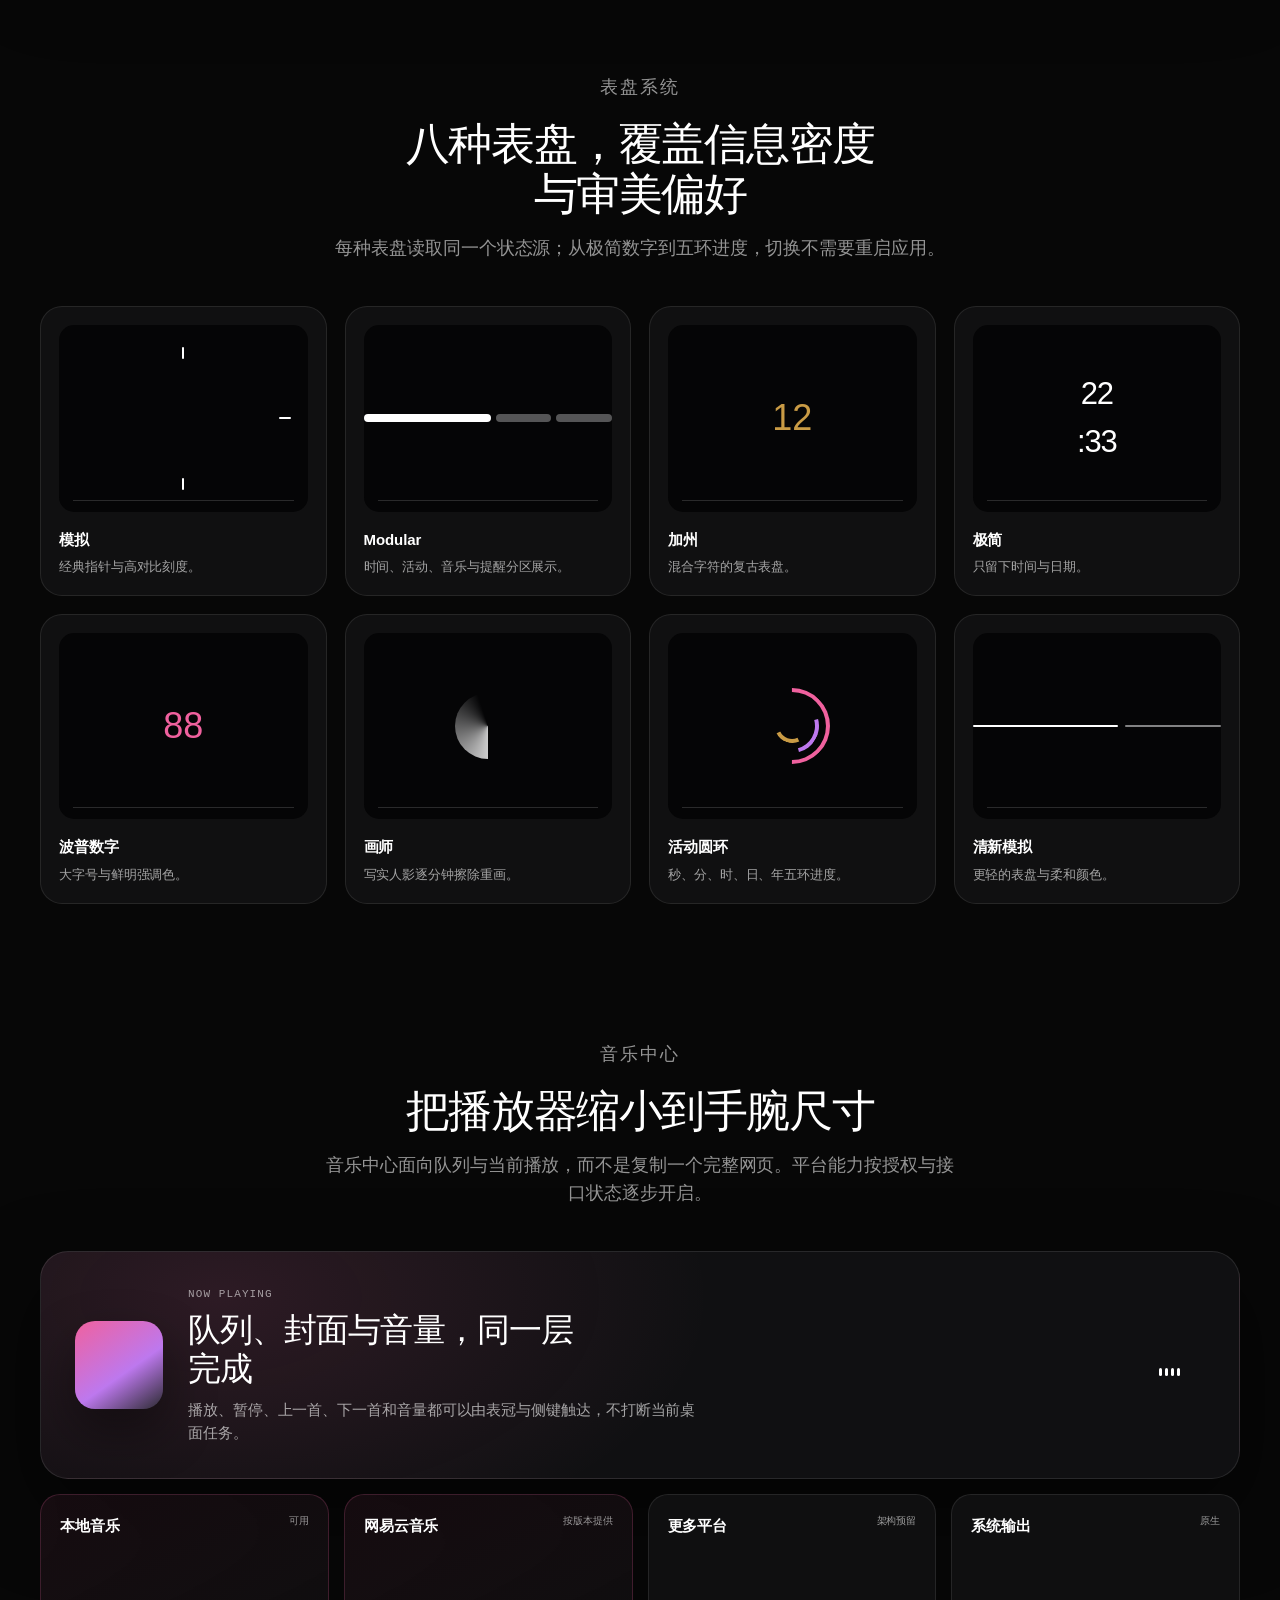
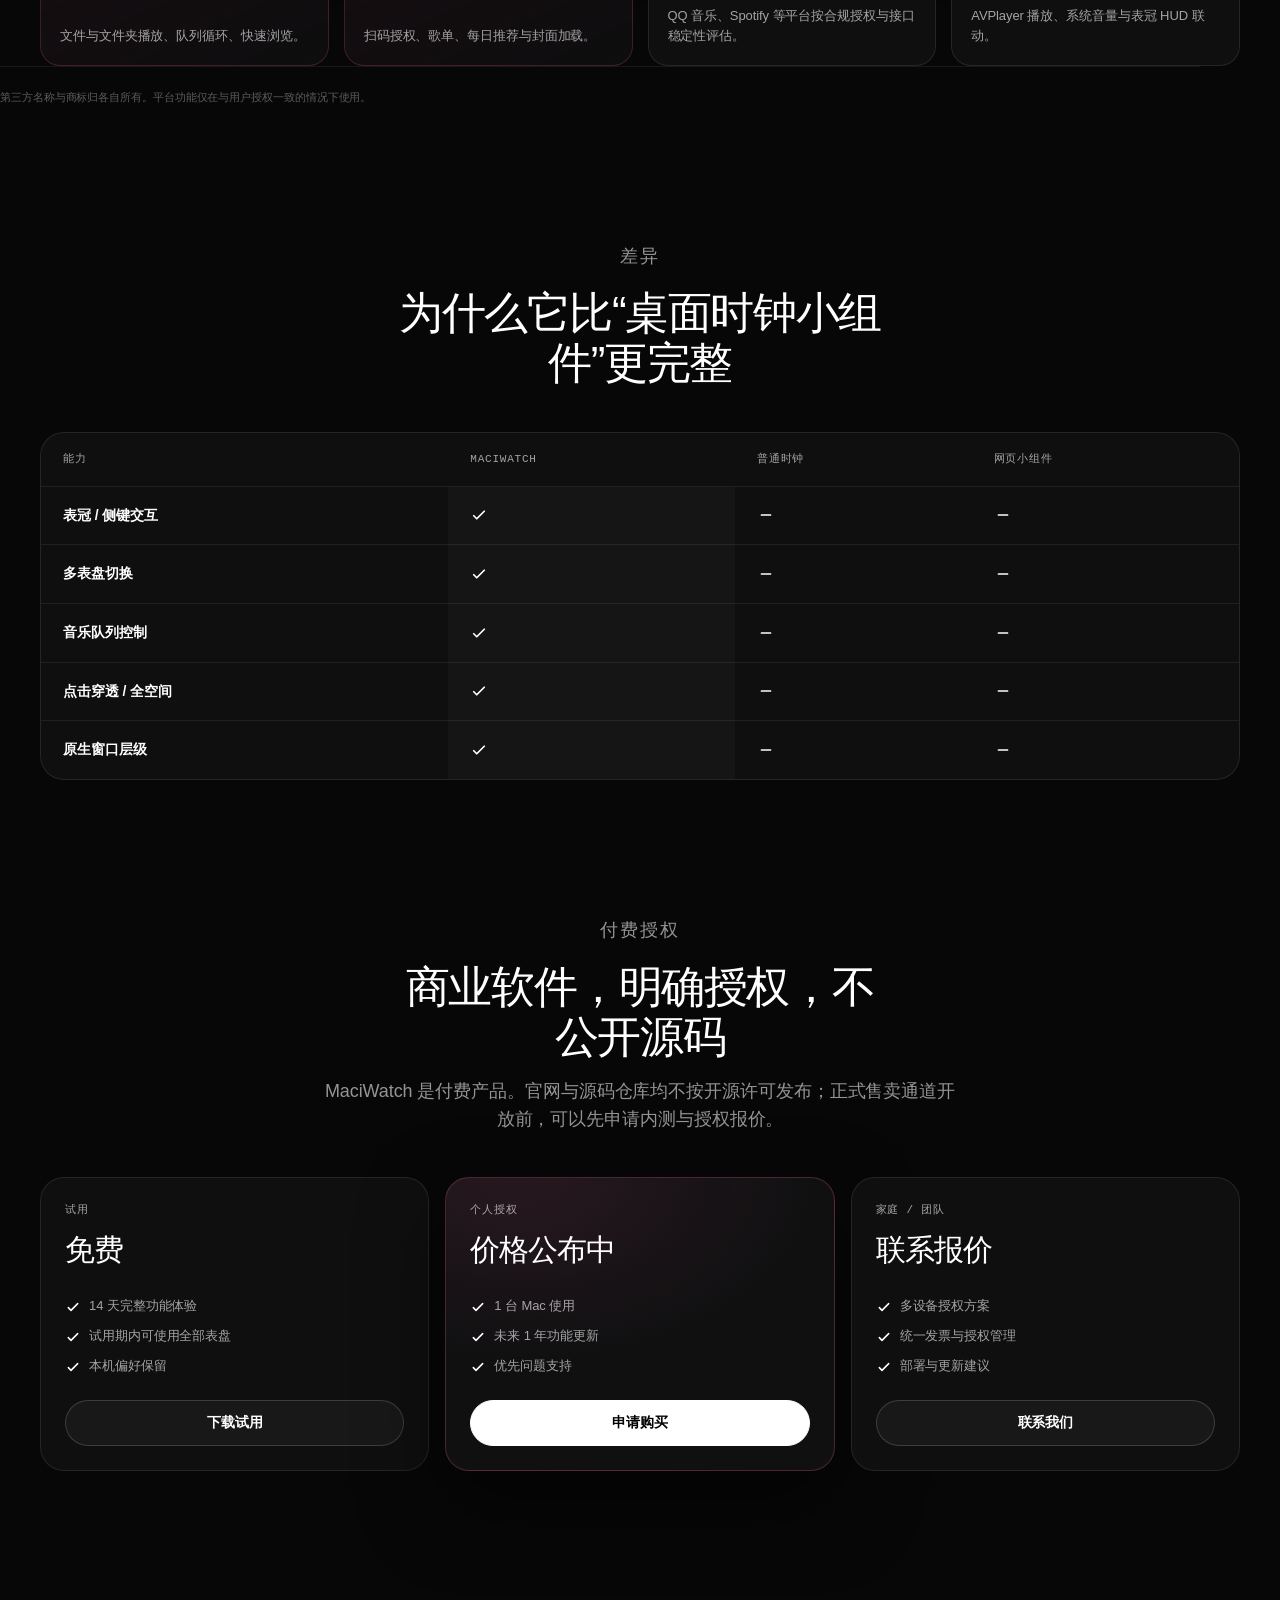
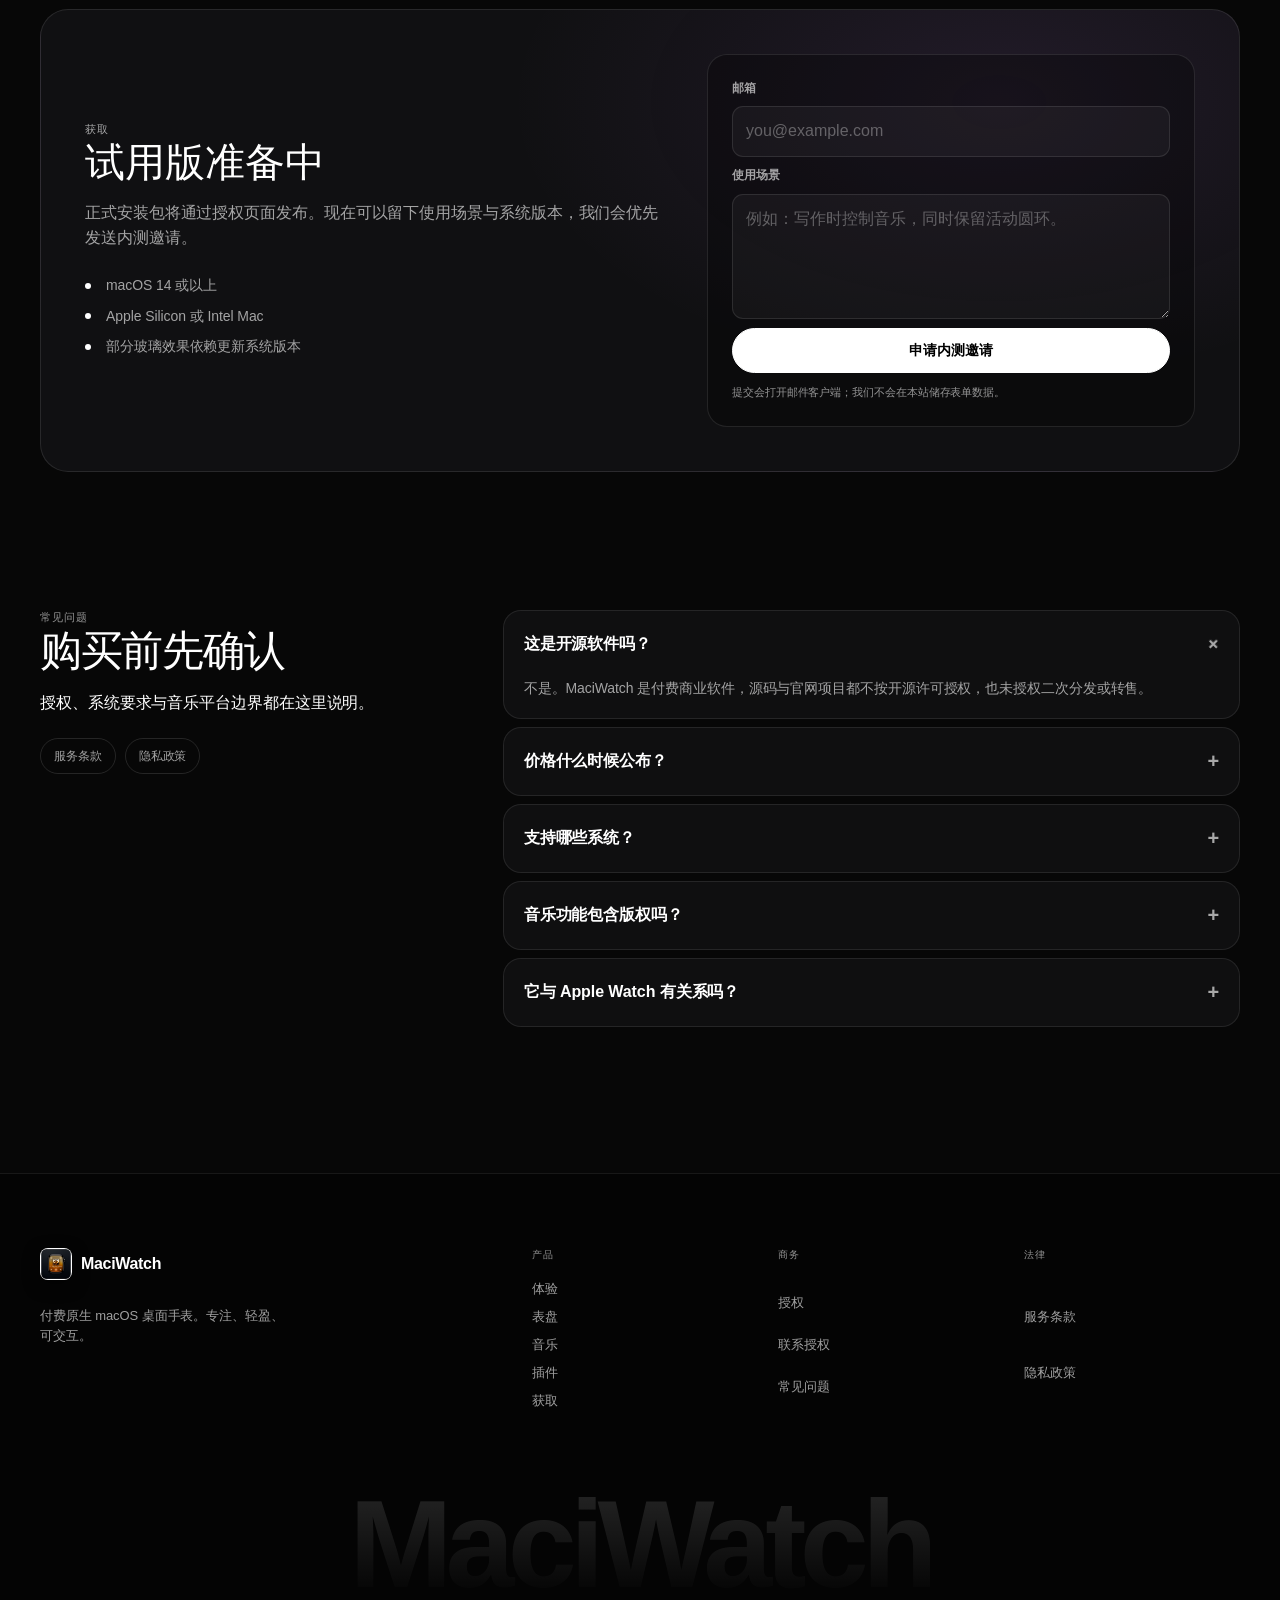
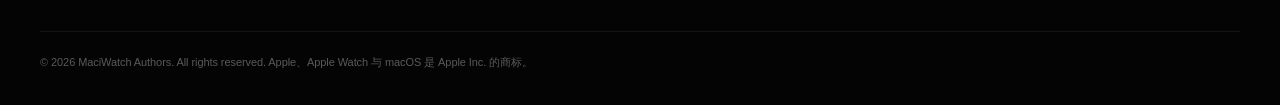
==== commit 0b533b56: "deploy: publish website build f30df8b" ====
--- a/index.html
+++ b/index.html
@@ -48,6 +48,7 @@
         <a href="#flow">体验</a>
         <a href="#faces">表盘</a>
         <a href="#music">音乐</a>
+        <a href="/plugins/">插件</a>
         <a href="#compare">差异</a>
         <a href="#license">授权</a>
         <a href="#faq">FAQ</a>
@@ -319,7 +320,7 @@
         <a class="brand light" href="#top"><img src="/assets/app-icon.png" alt="" width="32" height="32" /><span>MaciWatch</span></a>
         <p>付费原生 macOS 桌面手表。专注、轻盈、可交互。</p>
       </div>
-      <nav aria-label="产品导航"><h2>产品</h2><a href="#flow">体验</a><a href="#faces">表盘</a><a href="#music">音乐</a><a href="#download">获取</a></nav>
+      <nav aria-label="产品导航"><h2>产品</h2><a href="#flow">体验</a><a href="#faces">表盘</a><a href="#music">音乐</a><a href="/plugins/">插件</a><a href="#download">获取</a></nav>
       <nav aria-label="商务导航"><h2>商务</h2><a href="#license">授权</a><a href="mailto:license@zpad.app">联系授权</a><a href="#faq">常见问题</a></nav>
       <nav aria-label="法律信息"><h2>法律</h2><a href="/terms/">服务条款</a><a href="/privacy/">隐私政策</a></nav>
       <p class="footer-word" aria-hidden="true">MaciWatch</p>
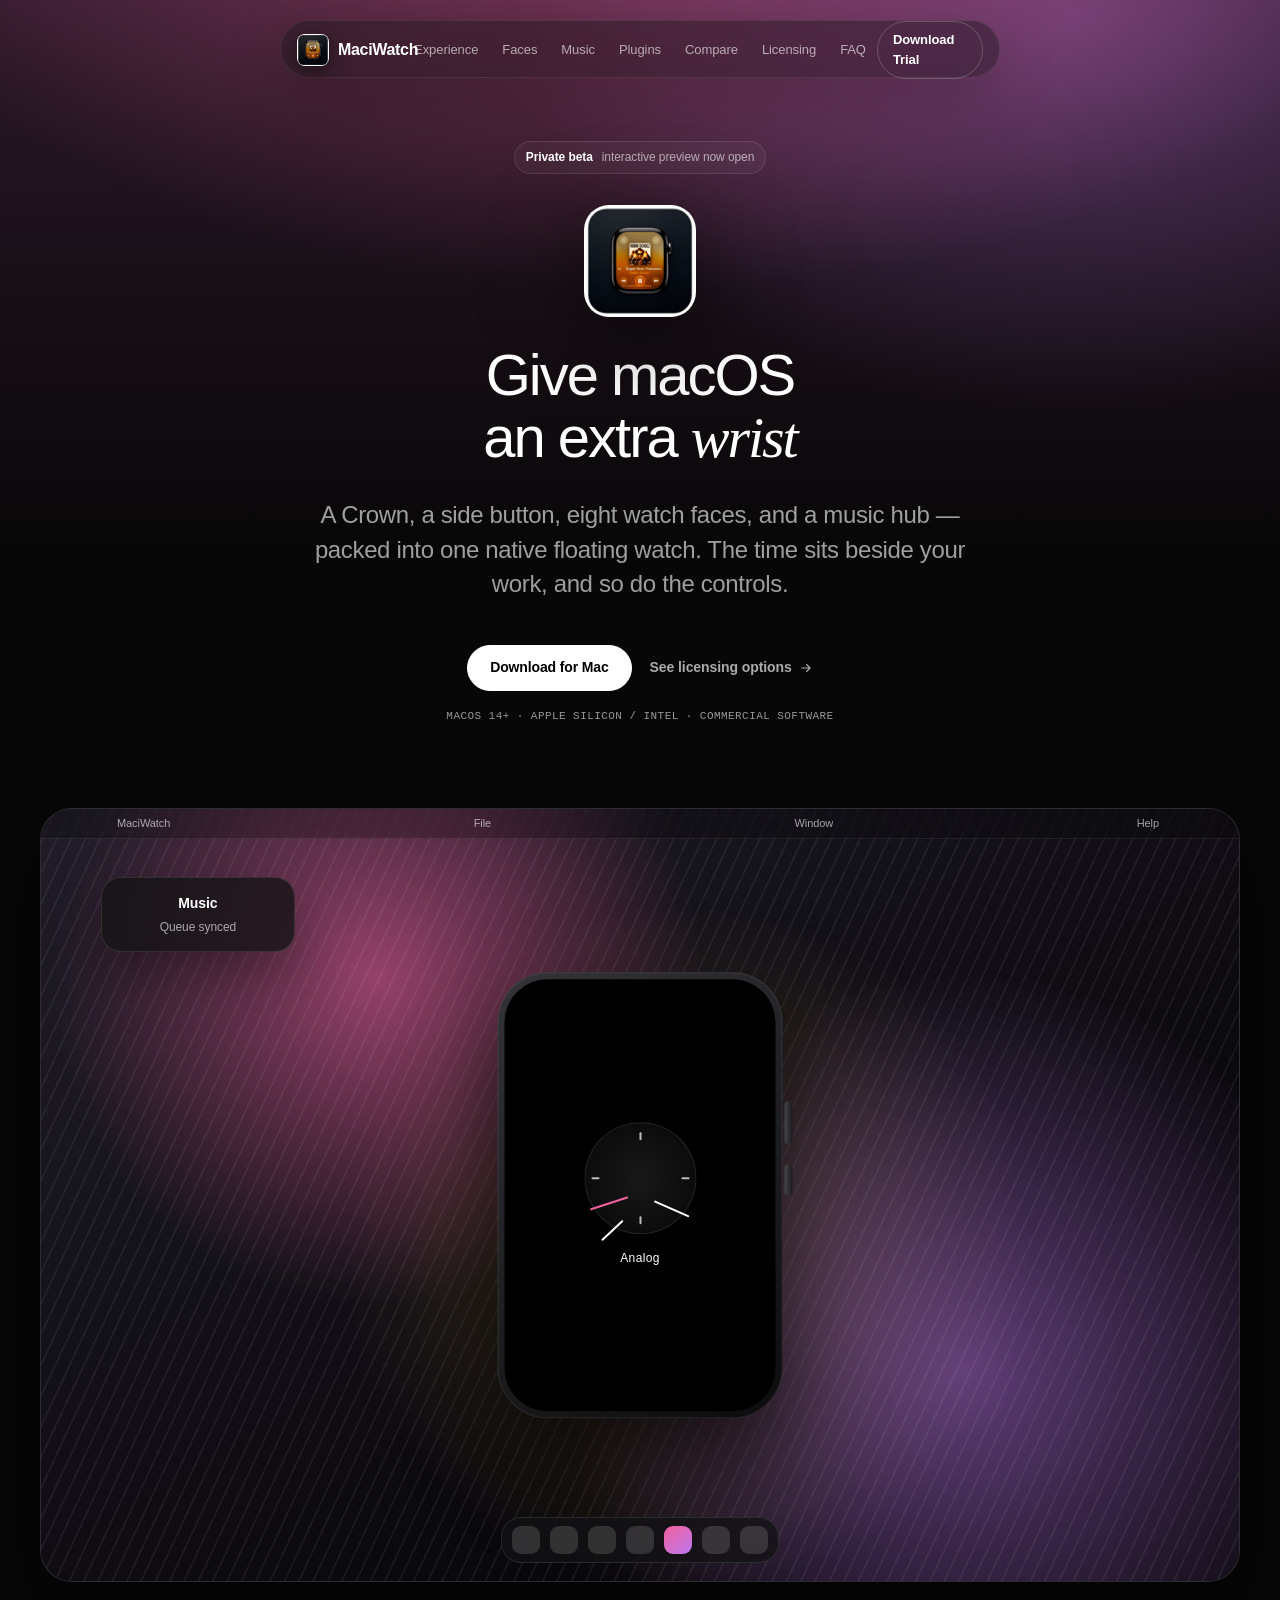
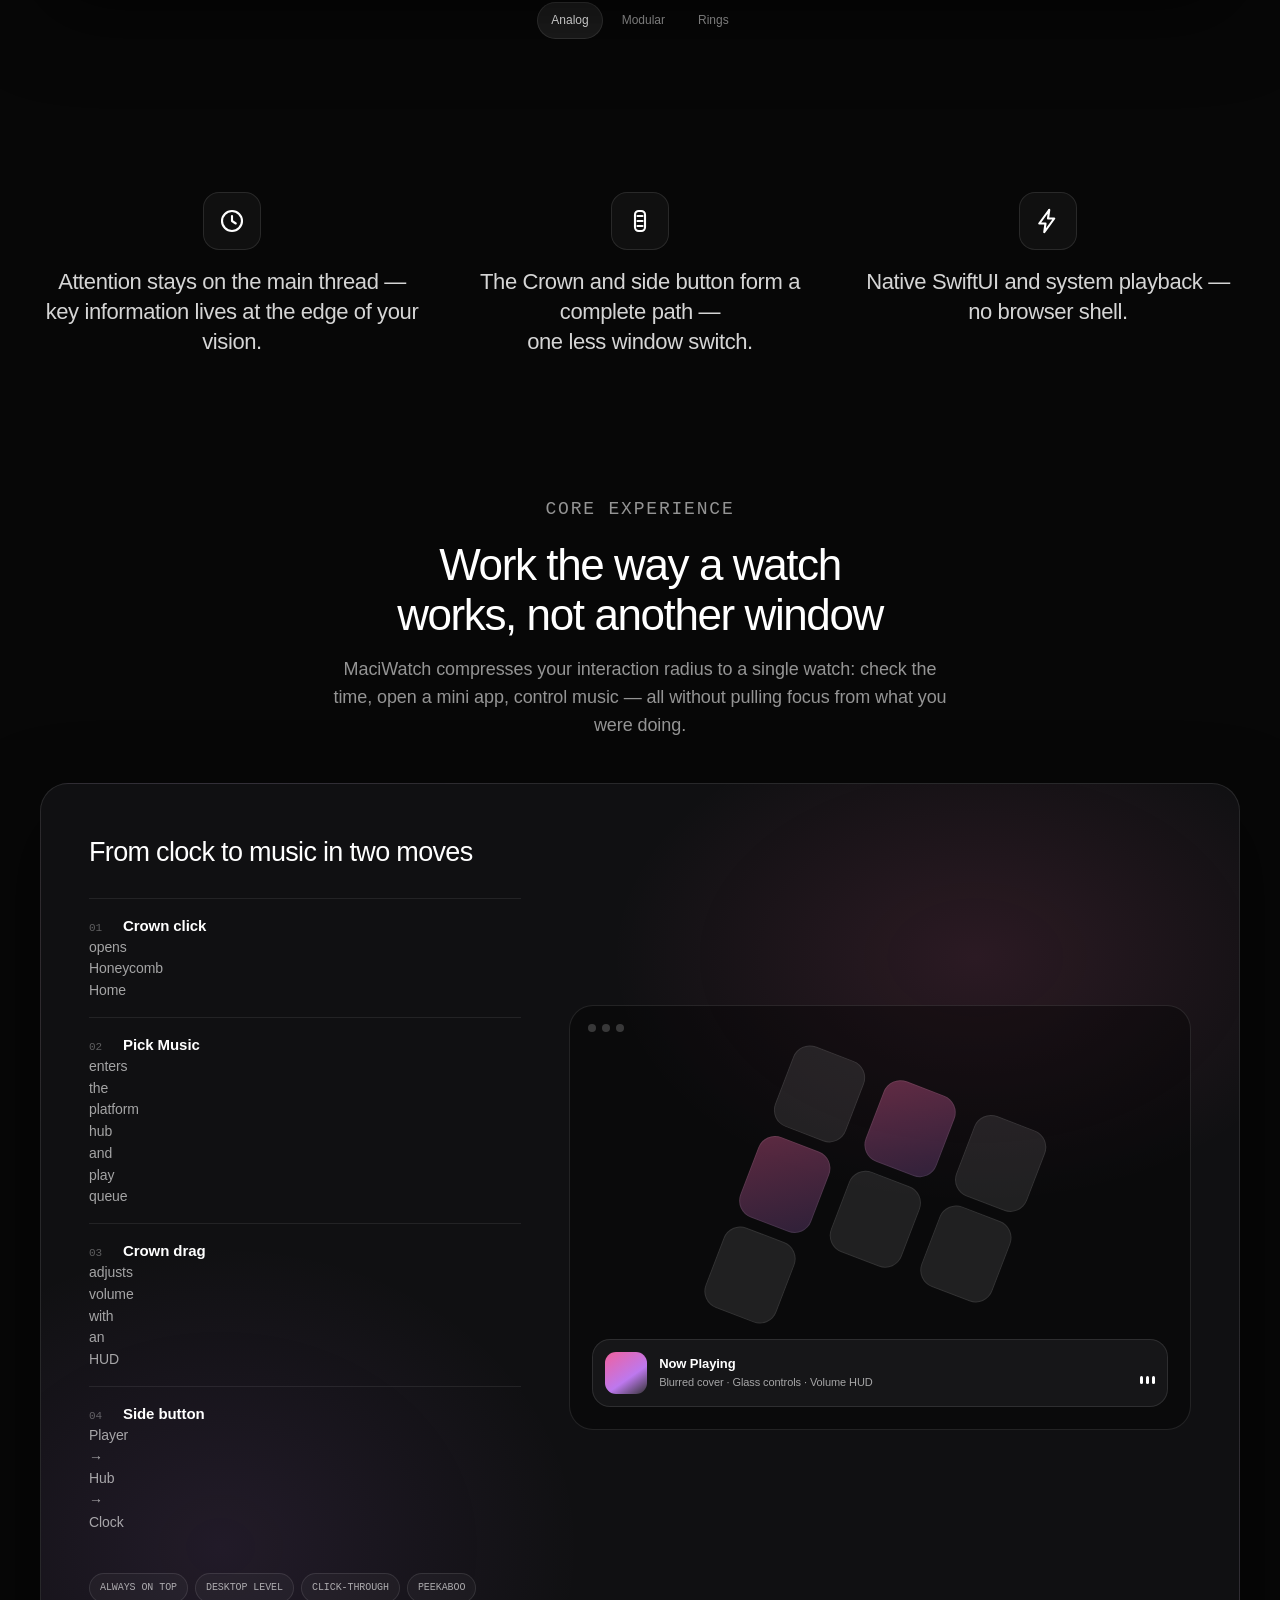
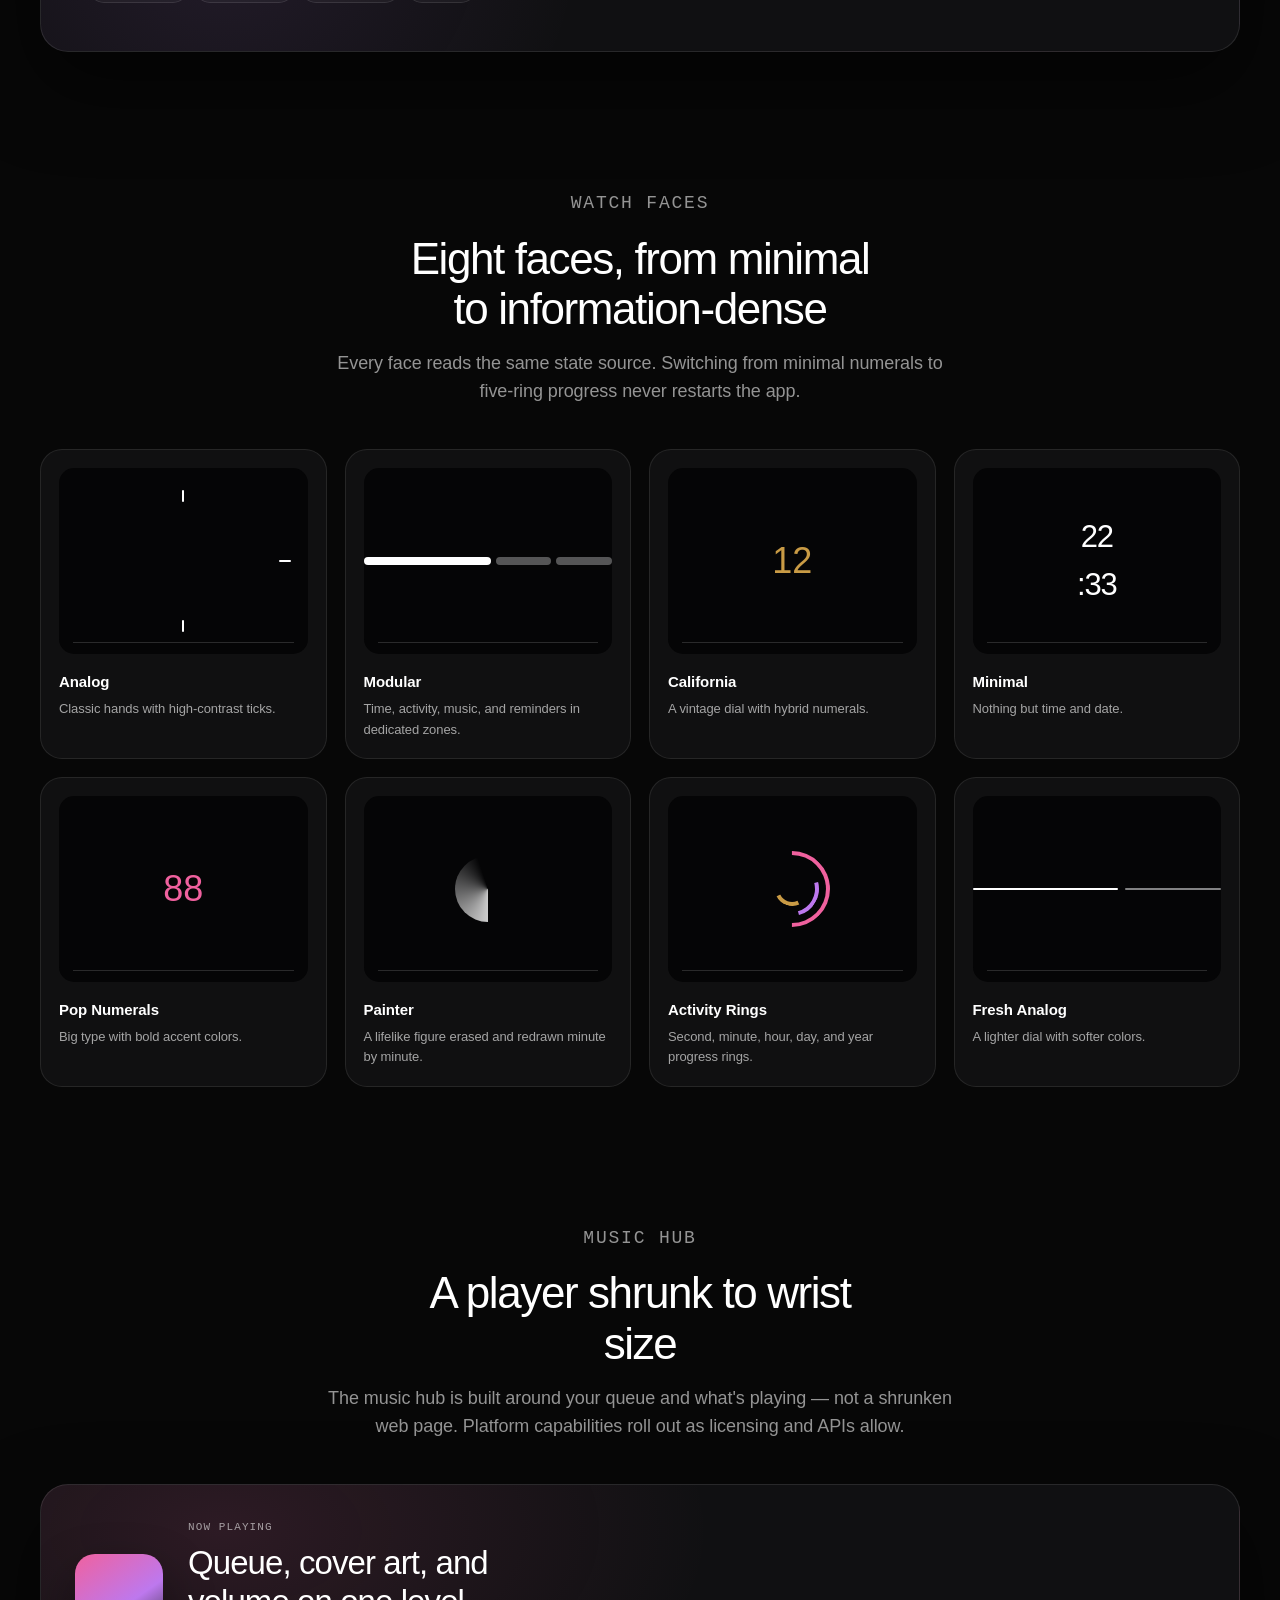
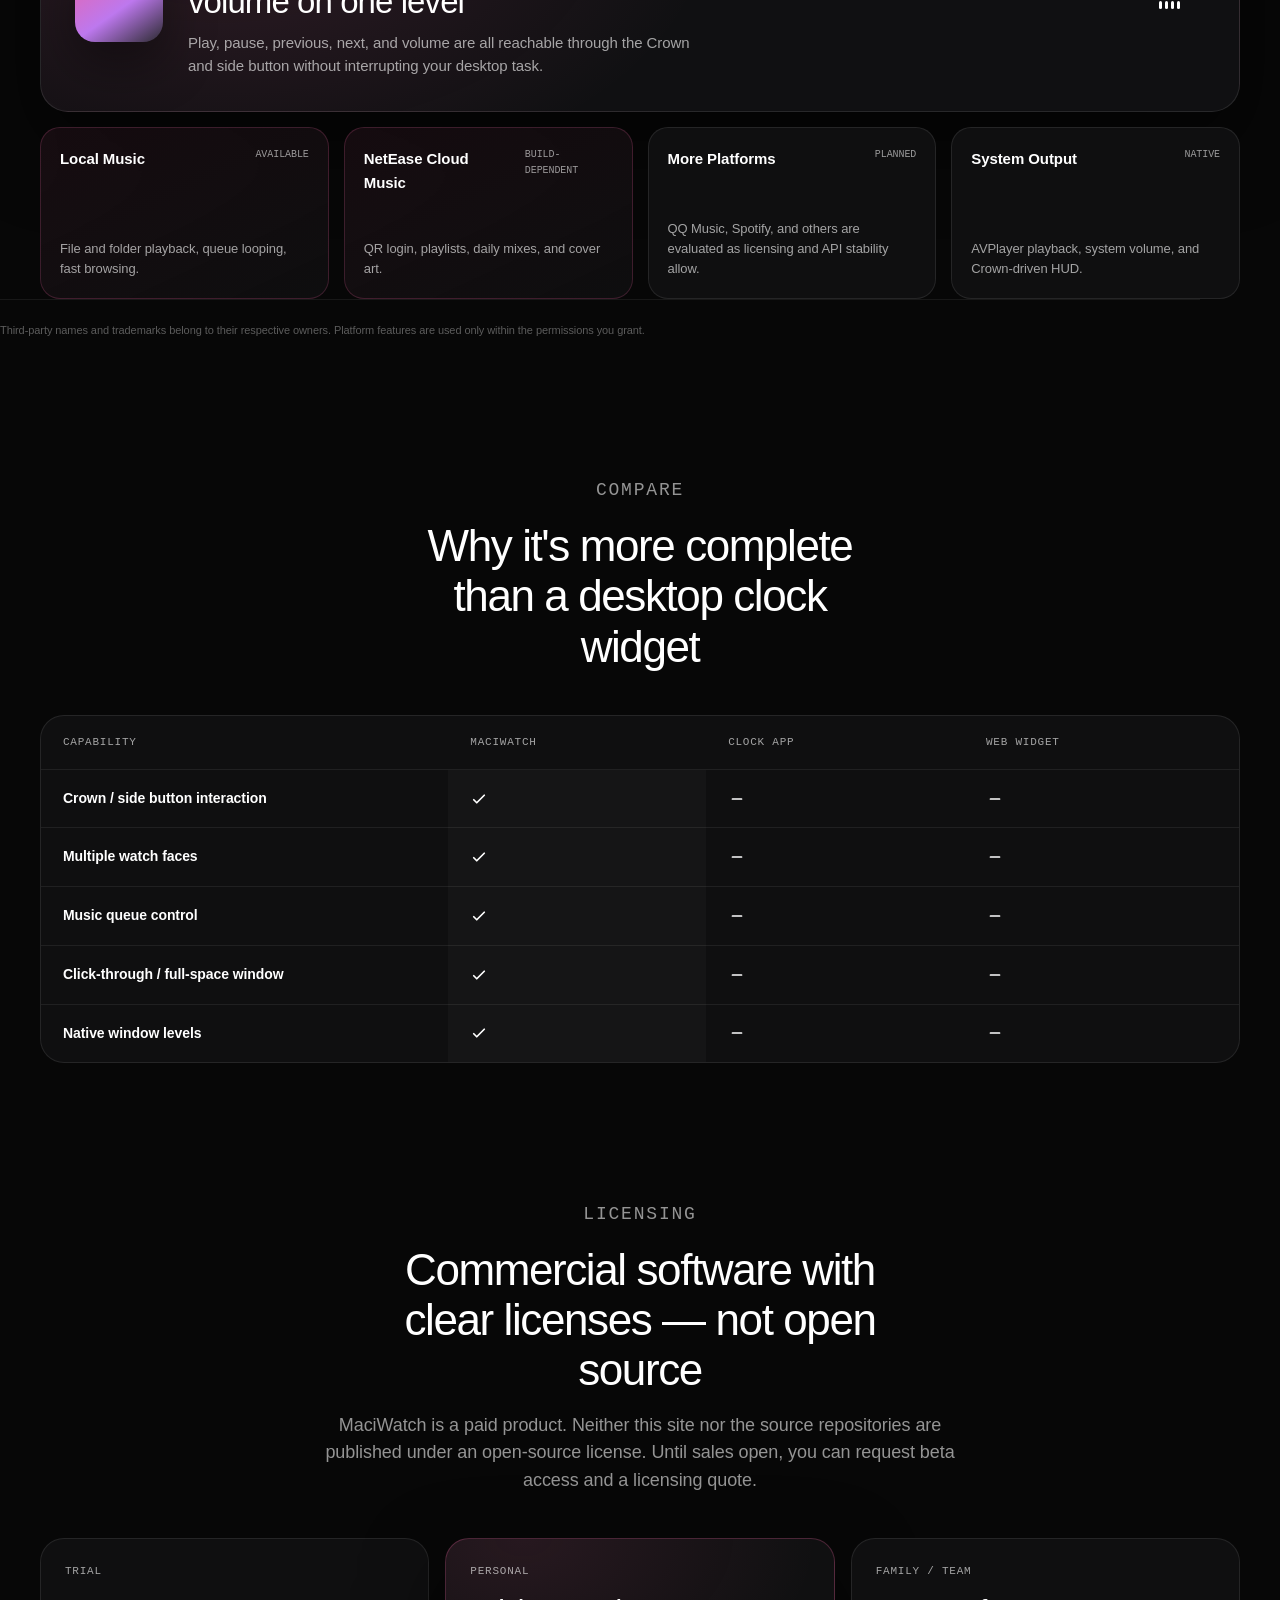
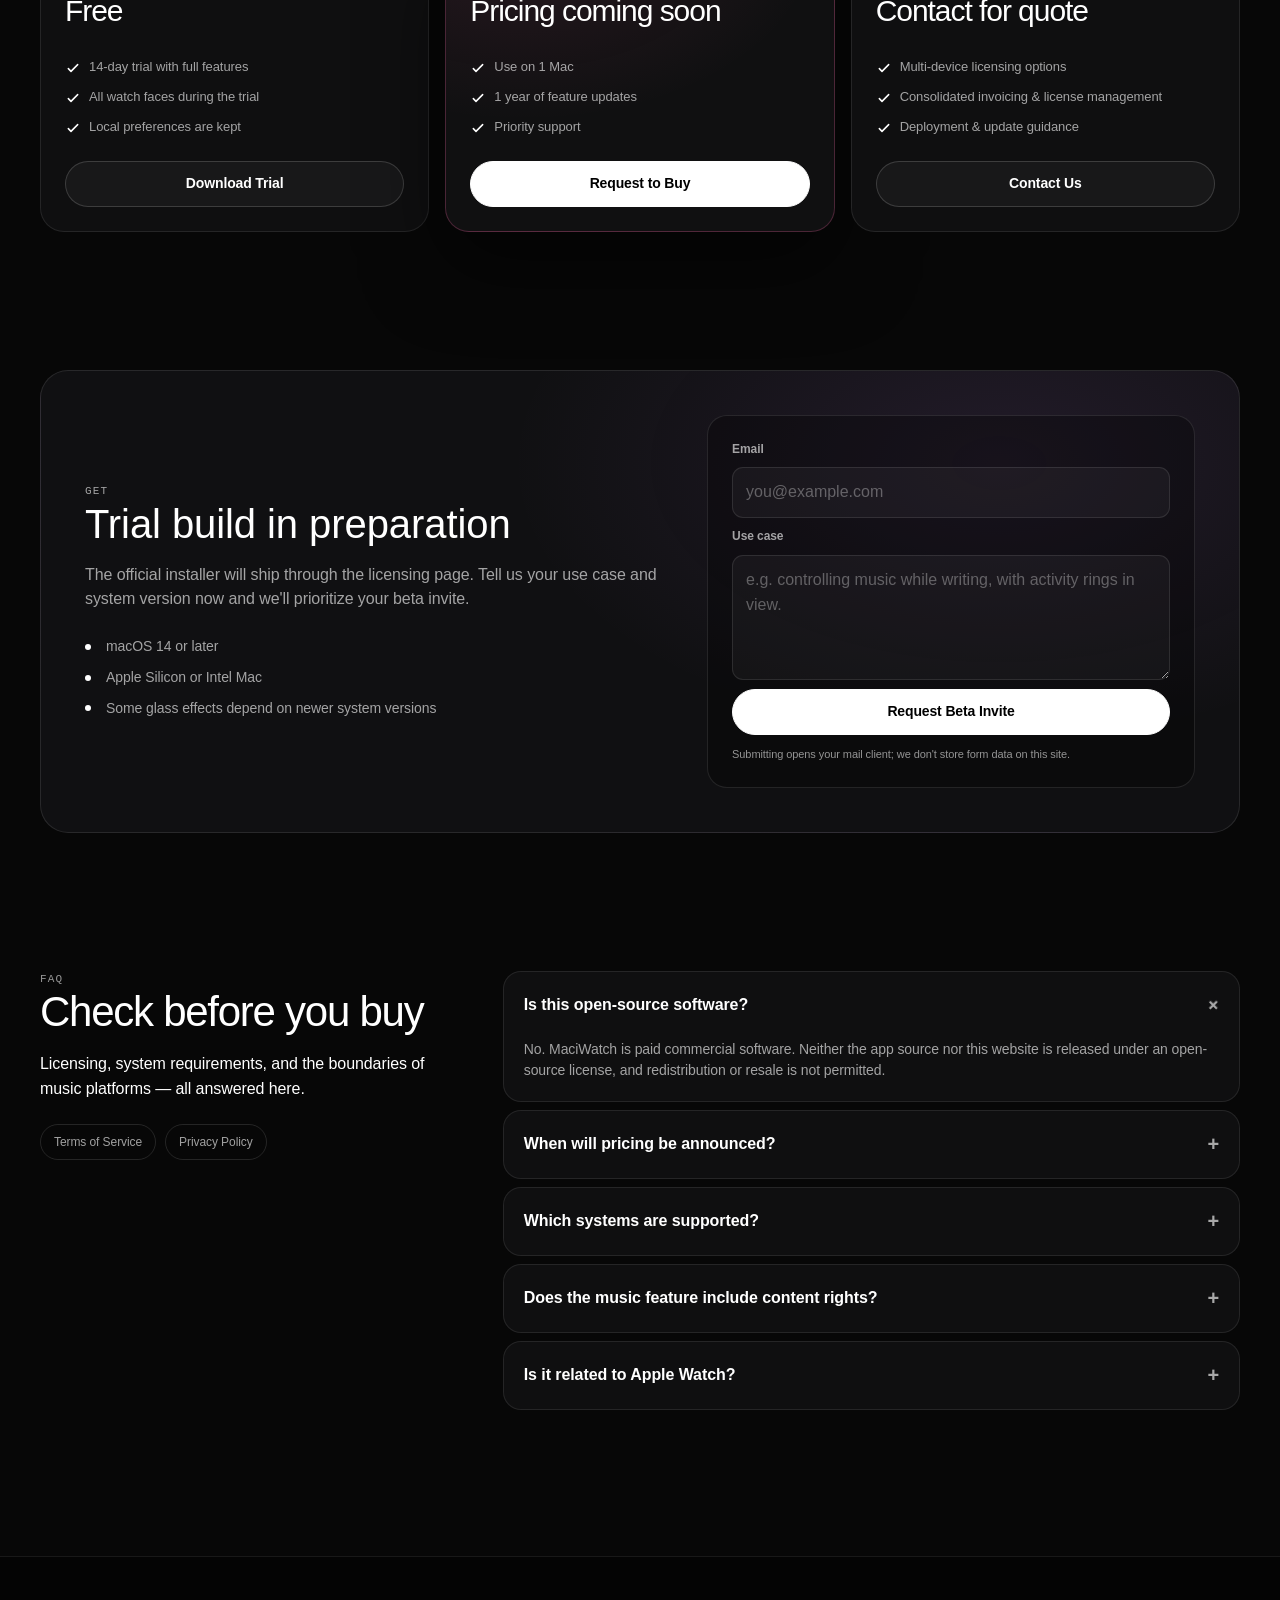
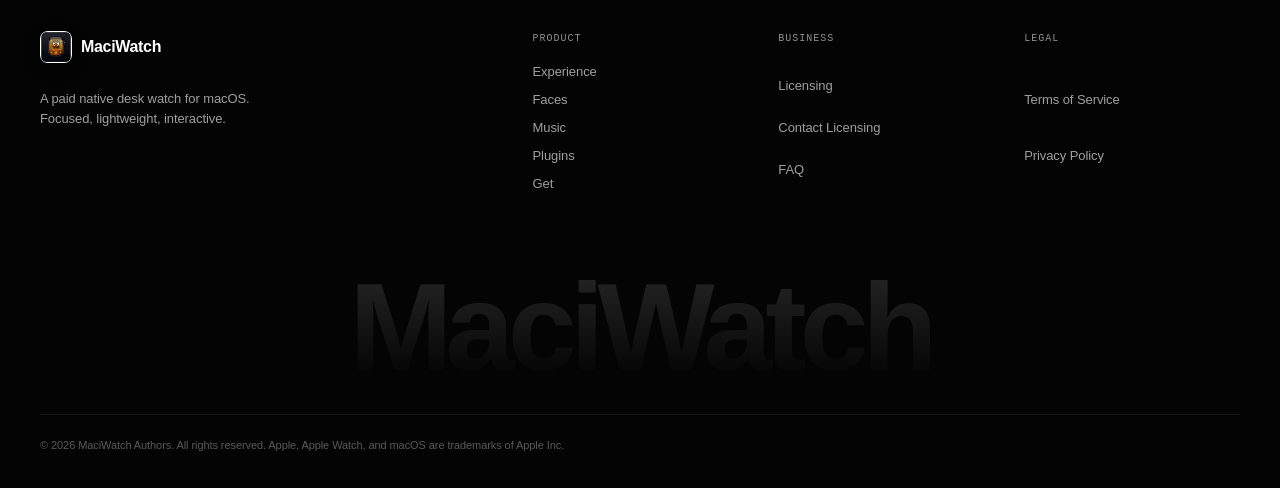
==== commit 1d4aa344: "deploy: publish website build 80f111d" ====
--- a/index.html
+++ b/index.html
@@ -1,22 +1,22 @@
 <!doctype html>
-<html lang="zh-CN">
+<html lang="en">
 <head>
   <meta charset="utf-8" />
   <meta name="viewport" content="width=device-width, initial-scale=1" />
-  <title>MaciWatch — macOS 桌面悬浮手表</title>
-  <meta name="description" content="MaciWatch 是付费原生 macOS 应用：把可交互手表、8 种表盘、多平台音乐与桌面悬浮窗口放进你的工作流。" />
+  <title>MaciWatch — A Floating Desk Watch for macOS</title>
+  <meta name="description" content="MaciWatch is a paid native macOS app: an interactive desk watch with 8 faces, multi-platform music, and a true desktop floating window." />
   <meta name="theme-color" content="#070707" />
   <link rel="canonical" href="https://maciwatch.zpad.app/" />
   <link rel="icon" type="image/svg+xml" href="/assets/favicon.svg" />
   <link rel="apple-touch-icon" href="/assets/app-icon.png" />
   <meta property="og:type" content="website" />
   <meta property="og:site_name" content="MaciWatch" />
-  <meta property="og:title" content="MaciWatch — macOS 桌面悬浮手表" />
-  <meta property="og:description" content="原生 macOS 付费应用：可交互表冠、8 种表盘、音乐中心与真正适合桌面的悬浮窗口。" />
+  <meta property="og:title" content="MaciWatch — A Floating Desk Watch for macOS" />
+  <meta property="og:description" content="A paid native macOS app: an interactive Crown, 8 watch faces, a music hub, and a floating window that actually belongs on your desktop." />
   <meta property="og:url" content="https://maciwatch.zpad.app/" />
   <meta property="og:image" content="https://maciwatch.zpad.app/assets/app-icon.png" />
   <meta name="twitter:card" content="summary" />
-  <script type="module" crossorigin src="/assets/main-B8qPRR_F.js"></script>
+  <script type="module" crossorigin src="/assets/main-D2dbY8D0.js"></script>
   <link rel="stylesheet" crossorigin href="/assets/main-DoHkkakz.css">
 </head>
 <body>
@@ -36,27 +36,27 @@
   </svg>
 
   <div class="page-glow" aria-hidden="true"></div>
-  <a class="skip-link" href="#main">跳到主要内容</a>
+  <a class="skip-link" href="#main">Skip to main content</a>
 
   <header class="site-header" data-header>
     <div class="shell header-inner">
-      <a class="brand" href="#top" aria-label="MaciWatch 首页">
+      <a class="brand" href="#top" aria-label="MaciWatch home">
         <img src="/assets/app-icon.png" alt="" width="32" height="32" />
         <span>MaciWatch</span>
       </a>
-      <nav class="primary-nav" id="site-nav" aria-label="主导航">
-        <a href="#flow">体验</a>
-        <a href="#faces">表盘</a>
-        <a href="#music">音乐</a>
-        <a href="/plugins/">插件</a>
-        <a href="#compare">差异</a>
-        <a href="#license">授权</a>
+      <nav class="primary-nav" id="site-nav" aria-label="Primary">
+        <a href="#flow">Experience</a>
+        <a href="#faces">Faces</a>
+        <a href="#music">Music</a>
+        <a href="/plugins/">Plugins</a>
+        <a href="#compare">Compare</a>
+        <a href="#license">Licensing</a>
         <a href="#faq">FAQ</a>
       </nav>
       <div class="header-actions">
-        <a class="download-link" href="#download">下载试用</a>
+        <a class="download-link" href="#download">Download Trial</a>
         <button class="menu-button" type="button" aria-expanded="false" aria-controls="site-nav">
-          <span></span><span></span><span></span><span class="sr-only">打开菜单</span>
+          <span></span><span></span><span></span><span class="sr-only">Open menu</span>
         </button>
       </div>
     </div>
@@ -65,92 +65,92 @@
   <main id="main">
     <section class="hero" id="top" aria-labelledby="hero-title">
       <div class="shell hero-inner">
-        <a class="release-pill" href="#download"><span>Private beta</span>交互预览已开放</a>
+        <a class="release-pill" href="#download"><span>Private beta</span>interactive preview now open</a>
         <img class="hero-icon" src="/assets/app-icon.png" alt="" width="112" height="112" />
-        <h1 id="hero-title">让 macOS<br />多一块<span class="italic">手腕</span></h1>
+        <h1 id="hero-title">Give macOS<br />an extra <span class="italic">wrist</span></h1>
         <p class="hero-subtext">
-          表冠、侧键、八种表盘和音乐中心，被收进一块原生悬浮手表。<br />
-          时间在旁边，控制权也在旁边。
+          A Crown, a side button, eight watch faces, and a music hub — packed into one native floating watch.<br />
+          The time sits beside your work, and so do the controls.
         </p>
         <div class="hero-actions">
-          <a class="button download" href="#download">下载 for Mac</a>
-          <a class="text-link" href="#license">查看付费授权<svg aria-hidden="true"><use href="#i-arrow" /></svg></a>
-        </div>
-        <p class="download-meta">macOS 14+ · Apple Silicon / Intel · 商业付费软件</p>
-
-        <div class="hero-visual" aria-label="MaciWatch 桌面产品示意">
+          <a class="button download" href="#download">Download for Mac</a>
+          <a class="text-link" href="#license">See licensing options<svg aria-hidden="true"><use href="#i-arrow" /></svg></a>
+        </div>
+        <p class="download-meta">macOS 14+ · Apple Silicon / Intel · Commercial software</p>
+
+        <div class="hero-visual" aria-label="MaciWatch desktop product mock">
           <div class="mac-stage">
-            <div class="stage-menu" aria-hidden="true"><span>MaciWatch</span><span>文件</span><span>窗口</span><span>帮助</span></div>
+            <div class="stage-menu" aria-hidden="true"><span>MaciWatch</span><span>File</span><span>Window</span><span>Help</span></div>
             <div class="stage-wall" aria-hidden="true"></div>
             <article class="stage-note-card" aria-hidden="true">
-              <strong>音乐</strong>
-              <span>队列已同步</span>
+              <strong>Music</strong>
+              <span>Queue synced</span>
             </article>
             <div class="device-shell" data-device>
               <div class="crown" aria-hidden="true"></div>
               <div class="side-button" aria-hidden="true"></div>
               <div class="device-screen" data-screen>
-                <section class="face active" data-face="analog" aria-label="模拟表盘预览">
+                <section class="face active" data-face="analog" aria-label="Analog face preview">
                   <div class="analog-dial">
                     <span></span><span></span><span></span><span></span>
                     <div class="hand hour" data-hour-hand></div>
                     <div class="hand minute" data-minute-hand></div>
                     <div class="hand second" data-second-hand></div>
                   </div>
-                  <p>模拟</p>
+                  <p>Analog</p>
                 </section>
-                <section class="face modular" data-face="modular" aria-label="模块表盘预览">
-                  <p class="label" data-short-date>10月12日 周一</p>
+                <section class="face modular" data-face="modular" aria-label="Modular face preview">
+                  <p class="label" data-short-date>Mon, Oct 12</p>
                   <p class="large-time"><span data-hour>16</span><span data-minute>:40</span></p>
-                  <div class="modules"><span>活动 82%</span><span>音乐 播放中</span><span>提醒 3</span></div>
+                  <div class="modules"><span>Activity 82%</span><span>Music Playing</span><span>Reminders 3</span></div>
                   <p>Modular</p>
                 </section>
-                <section class="face rings" data-face="rings" aria-label="活动圆环表盘预览">
+                <section class="face rings" data-face="rings" aria-label="Activity rings face preview">
                   <svg viewBox="0 0 120 120" aria-hidden="true">
                     <circle cx="60" cy="60" r="50"/><circle cx="60" cy="60" r="39"/><circle cx="60" cy="60" r="28"/>
                     <circle class="r1" cx="60" cy="60" r="50"/><circle class="r2" cx="60" cy="60" r="39"/><circle class="r3" cx="60" cy="60" r="28"/>
                   </svg>
                   <p class="large-time"><span data-hour>16</span><span data-minute>:40</span></p>
-                  <p>五环进度</p>
+                  <p>Rings</p>
                 </section>
               </div>
             </div>
             <div class="stage-dock" aria-hidden="true"><span></span><span></span><span></span><span></span><span class="active"></span><span></span><span></span></div>
           </div>
-          <div class="face-switch" role="group" aria-label="切换官网表盘预览">
-            <button type="button" class="active" aria-pressed="true" data-face-button="analog">模拟</button>
+          <div class="face-switch" role="group" aria-label="Switch website face preview">
+            <button type="button" class="active" aria-pressed="true" data-face-button="analog">Analog</button>
             <button type="button" aria-pressed="false" data-face-button="modular">Modular</button>
-            <button type="button" aria-pressed="false" data-face-button="rings">圆环</button>
-          </div>
-        </div>
-      </div>
-    </section>
-
-    <section class="value-strip" aria-label="核心价值">
+            <button type="button" aria-pressed="false" data-face-button="rings">Rings</button>
+          </div>
+        </div>
+      </div>
+    </section>
+
+    <section class="value-strip" aria-label="Core value">
       <div class="shell value-grid">
-        <article><svg aria-hidden="true"><use href="#i-clock" /></svg><p>注意力留在主线，<br />常用信息只停在视线边缘。</p></article>
-        <article><svg aria-hidden="true"><use href="#i-crown" /></svg><p>表冠与侧键构成完整路径，<br />少一次窗口切换。</p></article>
-        <article><svg aria-hidden="true"><use href="#i-bolt" /></svg><p>原生 SwiftUI 与系统播放能力，<br />不靠浏览器壳。</p></article>
+        <article><svg aria-hidden="true"><use href="#i-clock" /></svg><p>Attention stays on the main thread —<br />key information lives at the edge of your vision.</p></article>
+        <article><svg aria-hidden="true"><use href="#i-crown" /></svg><p>The Crown and side button form a complete path —<br />one less window switch.</p></article>
+        <article><svg aria-hidden="true"><use href="#i-bolt" /></svg><p>Native SwiftUI and system playback —<br />no browser shell.</p></article>
       </div>
     </section>
 
     <section class="section flow-section" id="flow" aria-labelledby="flow-title">
       <div class="shell section-head">
-        <p class="eyebrow">核心体验</p>
-        <h2 id="flow-title">按手表逻辑工作，而不是再开一个窗口</h2>
-        <p>MaciWatch 将交互半径压缩到一块手表：看时间、打开轻应用、控制音乐，都不必把焦点从当前工作移开。</p>
+        <p class="eyebrow">Core Experience</p>
+        <h2 id="flow-title">Work the way a watch works, not another window</h2>
+        <p>MaciWatch compresses your interaction radius to a single watch: check the time, open a mini app, control music — all without pulling focus from what you were doing.</p>
       </div>
       <div class="shell workspace-card">
         <div class="workspace-copy">
-          <h3>从时钟到音乐，只要两次动作</h3>
+          <h3>From clock to music in two moves</h3>
           <ol class="path-list">
-            <li><strong>表冠点击</strong><span>打开 Honeycomb Home</span></li>
-            <li><strong>选择音乐</strong><span>进入平台 Hub 与播放队列</span></li>
-            <li><strong>表冠拖动</strong><span>调节音量并显示 HUD</span></li>
-            <li><strong>侧键返回</strong><span>播放 → Hub → 时钟</span></li>
+            <li><strong>Crown click</strong><span>opens Honeycomb Home</span></li>
+            <li><strong>Pick Music</strong><span>enters the platform hub and play queue</span></li>
+            <li><strong>Crown drag</strong><span>adjusts volume with an HUD</span></li>
+            <li><strong>Side button</strong><span>Player → Hub → Clock</span></li>
           </ol>
-          <div class="mode-chips" aria-label="窗口模式">
-            <span>置顶</span><span>贴桌面</span><span>点击穿透</span><span>Peekaboo</span>
+          <div class="mode-chips" aria-label="Window modes">
+            <span>Always on top</span><span>Desktop level</span><span>Click-through</span><span>Peekaboo</span>
           </div>
         </div>
         <div class="demo-panel" aria-hidden="true">
@@ -158,7 +158,7 @@
           <div class="honeycomb"><span></span><span></span><span></span><span></span><span></span><span></span><span></span></div>
           <div class="now-playing">
             <span class="cover"></span>
-            <div><strong>Now Playing</strong><small>封面模糊 · 玻璃控制 · 音量 HUD</small></div>
+            <div><strong>Now Playing</strong><small>Blurred cover · Glass controls · Volume HUD</small></div>
             <span class="eq"><i></i><i></i><i></i></span>
           </div>
         </div>
@@ -167,63 +167,63 @@
 
     <section class="section faces-section" id="faces" aria-labelledby="faces-title">
       <div class="shell section-head">
-        <p class="eyebrow">表盘系统</p>
-        <h2 id="faces-title">八种表盘，覆盖信息密度与审美偏好</h2>
-        <p>每种表盘读取同一个状态源；从极简数字到五环进度，切换不需要重启应用。</p>
+        <p class="eyebrow">Watch Faces</p>
+        <h2 id="faces-title">Eight faces, from minimal to information-dense</h2>
+        <p>Every face reads the same state source. Switching from minimal numerals to five-ring progress never restarts the app.</p>
       </div>
       <div class="shell face-grid">
-        <article><div class="face-preview analog"><span></span><span></span><span></span></div><h3>模拟</h3><p>经典指针与高对比刻度。</p></article>
-        <article><div class="face-preview modular"><i></i><i></i><i></i></div><h3>Modular</h3><p>时间、活动、音乐与提醒分区展示。</p></article>
-        <article><div class="face-preview california">12</div><h3>加州</h3><p>混合字符的复古表盘。</p></article>
-        <article><div class="face-preview minimal"><span data-hour>16</span><span data-minute>:40</span></div><h3>极简</h3><p>只留下时间与日期。</p></article>
-        <article><div class="face-preview pop">88</div><h3>波普数字</h3><p>大字号与鲜明强调色。</p></article>
-        <article><div class="face-preview artist"><span></span></div><h3>画师</h3><p>写实人影逐分钟擦除重画。</p></article>
-        <article><div class="face-preview rings"><b></b><b></b><b></b></div><h3>活动圆环</h3><p>秒、分、时、日、年五环进度。</p></article>
-        <article><div class="face-preview fresh"><span></span><span></span></div><h3>清新模拟</h3><p>更轻的表盘与柔和颜色。</p></article>
+        <article><div class="face-preview analog"><span></span><span></span><span></span></div><h3>Analog</h3><p>Classic hands with high-contrast ticks.</p></article>
+        <article><div class="face-preview modular"><i></i><i></i><i></i></div><h3>Modular</h3><p>Time, activity, music, and reminders in dedicated zones.</p></article>
+        <article><div class="face-preview california">12</div><h3>California</h3><p>A vintage dial with hybrid numerals.</p></article>
+        <article><div class="face-preview minimal"><span data-hour>16</span><span data-minute>:40</span></div><h3>Minimal</h3><p>Nothing but time and date.</p></article>
+        <article><div class="face-preview pop">88</div><h3>Pop Numerals</h3><p>Big type with bold accent colors.</p></article>
+        <article><div class="face-preview artist"><span></span></div><h3>Painter</h3><p>A lifelike figure erased and redrawn minute by minute.</p></article>
+        <article><div class="face-preview rings"><b></b><b></b><b></b></div><h3>Activity Rings</h3><p>Second, minute, hour, day, and year progress rings.</p></article>
+        <article><div class="face-preview fresh"><span></span><span></span></div><h3>Fresh Analog</h3><p>A lighter dial with softer colors.</p></article>
       </div>
     </section>
 
     <section class="section music-section" id="music" aria-labelledby="music-title">
       <div class="shell section-head">
-        <p class="eyebrow">音乐中心</p>
-        <h2 id="music-title">把播放器缩小到手腕尺寸</h2>
-        <p>音乐中心面向队列与当前播放，而不是复制一个完整网页。平台能力按授权与接口状态逐步开启。</p>
+        <p class="eyebrow">Music Hub</p>
+        <h2 id="music-title">A player shrunk to wrist size</h2>
+        <p>The music hub is built around your queue and what's playing — not a shrunken web page. Platform capabilities roll out as licensing and APIs allow.</p>
       </div>
       <div class="shell music-panel">
         <article class="music-hero">
           <span class="cover"></span>
           <div>
             <p class="eyebrow">Now Playing</p>
-            <h3>队列、封面与音量，同一层完成</h3>
-            <p>播放、暂停、上一首、下一首和音量都可以由表冠与侧键触达，不打断当前桌面任务。</p>
+            <h3>Queue, cover art, and volume on one level</h3>
+            <p>Play, pause, previous, next, and volume are all reachable through the Crown and side button without interrupting your desktop task.</p>
           </div>
           <span class="eq"><i></i><i></i><i></i><i></i></span>
         </article>
         <div class="platform-grid">
-          <article class="ready"><header><h3>本地音乐</h3><span>可用</span></header><p>文件与文件夹播放、队列循环、快速浏览。</p></article>
-          <article class="ready"><header><h3>网易云音乐</h3><span>按版本提供</span></header><p>扫码授权、歌单、每日推荐与封面加载。</p></article>
-          <article><header><h3>更多平台</h3><span>架构预留</span></header><p>QQ 音乐、Spotify 等平台按合规授权与接口稳定性评估。</p></article>
-          <article><header><h3>系统输出</h3><span>原生</span></header><p>AVPlayer 播放、系统音量与表冠 HUD 联动。</p></article>
-        </div>
-      </div>
-      <p class="legal shell">第三方名称与商标归各自所有。平台功能仅在与用户授权一致的情况下使用。</p>
+          <article class="ready"><header><h3>Local Music</h3><span>Available</span></header><p>File and folder playback, queue looping, fast browsing.</p></article>
+          <article class="ready"><header><h3>NetEase Cloud Music</h3><span>Build-dependent</span></header><p>QR login, playlists, daily mixes, and cover art.</p></article>
+          <article><header><h3>More Platforms</h3><span>Planned</span></header><p>QQ Music, Spotify, and others are evaluated as licensing and API stability allow.</p></article>
+          <article><header><h3>System Output</h3><span>Native</span></header><p>AVPlayer playback, system volume, and Crown-driven HUD.</p></article>
+        </div>
+      </div>
+      <p class="legal shell">Third-party names and trademarks belong to their respective owners. Platform features are used only within the permissions you grant.</p>
     </section>
 
     <section class="section compare-section" id="compare" aria-labelledby="compare-title">
       <div class="shell section-head">
-        <p class="eyebrow">差异</p>
-        <h2 id="compare-title">为什么它比“桌面时钟小组件”更完整</h2>
+        <p class="eyebrow">Compare</p>
+        <h2 id="compare-title">Why it's more complete than a desktop clock widget</h2>
       </div>
       <div class="shell table-wrap">
         <table>
-          <caption class="sr-only">MaciWatch 与普通桌面时钟和网页小组件的对比</caption>
-          <thead><tr><th scope="col">能力</th><th scope="col">MaciWatch</th><th scope="col">普通时钟</th><th scope="col">网页小组件</th></tr></thead>
+          <caption class="sr-only">MaciWatch compared with ordinary desktop clocks and web widgets</caption>
+          <thead><tr><th scope="col">Capability</th><th scope="col">MaciWatch</th><th scope="col">Clock app</th><th scope="col">Web widget</th></tr></thead>
           <tbody>
-            <tr><th scope="row">表冠 / 侧键交互</th><td><svg role="img" aria-label="支持"><use href="#i-check" /></svg></td><td><svg role="img" aria-label="不支持"><use href="#i-minus" /></svg></td><td><svg role="img" aria-label="不支持"><use href="#i-minus" /></svg></td></tr>
-            <tr><th scope="row">多表盘切换</th><td><svg role="img" aria-label="支持"><use href="#i-check" /></svg></td><td><svg role="img" aria-label="部分支持"><use href="#i-minus" /></svg></td><td><svg role="img" aria-label="部分支持"><use href="#i-minus" /></svg></td></tr>
-            <tr><th scope="row">音乐队列控制</th><td><svg role="img" aria-label="支持"><use href="#i-check" /></svg></td><td><svg role="img" aria-label="不支持"><use href="#i-minus" /></svg></td><td><svg role="img" aria-label="部分支持"><use href="#i-minus" /></svg></td></tr>
-            <tr><th scope="row">点击穿透 / 全空间</th><td><svg role="img" aria-label="支持"><use href="#i-check" /></svg></td><td><svg role="img" aria-label="部分支持"><use href="#i-minus" /></svg></td><td><svg role="img" aria-label="不支持"><use href="#i-minus" /></svg></td></tr>
-            <tr><th scope="row">原生窗口层级</th><td><svg role="img" aria-label="支持"><use href="#i-check" /></svg></td><td><svg role="img" aria-label="部分支持"><use href="#i-minus" /></svg></td><td><svg role="img" aria-label="不支持"><use href="#i-minus" /></svg></td></tr>
+            <tr><th scope="row">Crown / side button interaction</th><td><svg role="img" aria-label="Supported"><use href="#i-check" /></svg></td><td><svg role="img" aria-label="Not supported"><use href="#i-minus" /></svg></td><td><svg role="img" aria-label="Not supported"><use href="#i-minus" /></svg></td></tr>
+            <tr><th scope="row">Multiple watch faces</th><td><svg role="img" aria-label="Supported"><use href="#i-check" /></svg></td><td><svg role="img" aria-label="Partial support"><use href="#i-minus" /></svg></td><td><svg role="img" aria-label="Partial support"><use href="#i-minus" /></svg></td></tr>
+            <tr><th scope="row">Music queue control</th><td><svg role="img" aria-label="Supported"><use href="#i-check" /></svg></td><td><svg role="img" aria-label="Not supported"><use href="#i-minus" /></svg></td><td><svg role="img" aria-label="Partial support"><use href="#i-minus" /></svg></td></tr>
+            <tr><th scope="row">Click-through / full-space window</th><td><svg role="img" aria-label="Supported"><use href="#i-check" /></svg></td><td><svg role="img" aria-label="Partial support"><use href="#i-minus" /></svg></td><td><svg role="img" aria-label="Not supported"><use href="#i-minus" /></svg></td></tr>
+            <tr><th scope="row">Native window levels</th><td><svg role="img" aria-label="Supported"><use href="#i-check" /></svg></td><td><svg role="img" aria-label="Partial support"><use href="#i-minus" /></svg></td><td><svg role="img" aria-label="Not supported"><use href="#i-minus" /></svg></td></tr>
           </tbody>
         </table>
       </div>
@@ -231,40 +231,40 @@
 
     <section class="section license-section" id="license" aria-labelledby="license-title">
       <div class="shell section-head">
-        <p class="eyebrow">付费授权</p>
-        <h2 id="license-title">商业软件，明确授权，不公开源码</h2>
-        <p>MaciWatch 是付费产品。官网与源码仓库均不按开源许可发布；正式售卖通道开放前，可以先申请内测与授权报价。</p>
+        <p class="eyebrow">Licensing</p>
+        <h2 id="license-title">Commercial software with clear licenses — not open source</h2>
+        <p>MaciWatch is a paid product. Neither this site nor the source repositories are published under an open-source license. Until sales open, you can request beta access and a licensing quote.</p>
       </div>
       <div class="shell license-grid">
         <article class="license-card">
-          <p class="plan">试用</p>
-          <p class="price">免费</p>
+          <p class="plan">Trial</p>
+          <p class="price">Free</p>
           <ul>
-            <li><svg aria-hidden="true"><use href="#i-check" /></svg>14 天完整功能体验</li>
-            <li><svg aria-hidden="true"><use href="#i-check" /></svg>试用期内可使用全部表盘</li>
-            <li><svg aria-hidden="true"><use href="#i-check" /></svg>本机偏好保留</li>
+            <li><svg aria-hidden="true"><use href="#i-check" /></svg>14-day trial with full features</li>
+            <li><svg aria-hidden="true"><use href="#i-check" /></svg>All watch faces during the trial</li>
+            <li><svg aria-hidden="true"><use href="#i-check" /></svg>Local preferences are kept</li>
           </ul>
-          <a class="button ghost" href="#download">下载试用</a>
+          <a class="button ghost" href="#download">Download Trial</a>
         </article>
         <article class="license-card featured">
-          <p class="plan">个人授权</p>
-          <p class="price">价格公布中</p>
+          <p class="plan">Personal</p>
+          <p class="price">Pricing coming soon</p>
           <ul>
-            <li><svg aria-hidden="true"><use href="#i-check" /></svg>1 台 Mac 使用</li>
-            <li><svg aria-hidden="true"><use href="#i-check" /></svg>未来 1 年功能更新</li>
-            <li><svg aria-hidden="true"><use href="#i-check" /></svg>优先问题支持</li>
+            <li><svg aria-hidden="true"><use href="#i-check" /></svg>Use on 1 Mac</li>
+            <li><svg aria-hidden="true"><use href="#i-check" /></svg>1 year of feature updates</li>
+            <li><svg aria-hidden="true"><use href="#i-check" /></svg>Priority support</li>
           </ul>
-          <a class="button download" href="mailto:license@zpad.app?subject=MaciWatch%20Personal%20License">申请购买</a>
+          <a class="button download" href="mailto:license@zpad.app?subject=MaciWatch%20Personal%20License">Request to Buy</a>
         </article>
         <article class="license-card">
-          <p class="plan">家庭 / 团队</p>
-          <p class="price">联系报价</p>
+          <p class="plan">Family / Team</p>
+          <p class="price">Contact for quote</p>
           <ul>
-            <li><svg aria-hidden="true"><use href="#i-check" /></svg>多设备授权方案</li>
-            <li><svg aria-hidden="true"><use href="#i-check" /></svg>统一发票与授权管理</li>
-            <li><svg aria-hidden="true"><use href="#i-check" /></svg>部署与更新建议</li>
+            <li><svg aria-hidden="true"><use href="#i-check" /></svg>Multi-device licensing options</li>
+            <li><svg aria-hidden="true"><use href="#i-check" /></svg>Consolidated invoicing & license management</li>
+            <li><svg aria-hidden="true"><use href="#i-check" /></svg>Deployment & update guidance</li>
           </ul>
-          <a class="button ghost" href="mailto:license@zpad.app?subject=MaciWatch%20Team%20License">联系我们</a>
+          <a class="button ghost" href="mailto:license@zpad.app?subject=MaciWatch%20Team%20License">Contact Us</a>
         </article>
       </div>
     </section>
@@ -272,22 +272,22 @@
     <section class="section download-section" id="download" aria-labelledby="download-title">
       <div class="shell download-grid">
         <div>
-          <p class="eyebrow">获取</p>
-          <h2 id="download-title">试用版准备中</h2>
-          <p>正式安装包将通过授权页面发布。现在可以留下使用场景与系统版本，我们会优先发送内测邀请。</p>
+          <p class="eyebrow">Get</p>
+          <h2 id="download-title">Trial build in preparation</h2>
+          <p>The official installer will ship through the licensing page. Tell us your use case and system version now and we'll prioritize your beta invite.</p>
           <ul class="requirements">
-            <li>macOS 14 或以上</li>
-            <li>Apple Silicon 或 Intel Mac</li>
-            <li>部分玻璃效果依赖更新系统版本</li>
+            <li>macOS 14 or later</li>
+            <li>Apple Silicon or Intel Mac</li>
+            <li>Some glass effects depend on newer system versions</li>
           </ul>
         </div>
         <form class="waitlist" action="mailto:license@zpad.app" method="post" enctype="text/plain">
-          <label for="email">邮箱</label>
+          <label for="email">Email</label>
           <input id="email" name="email" type="email" autocomplete="email" placeholder="you@example.com" required />
-          <label for="use-case">使用场景</label>
-          <textarea id="use-case" name="use_case" rows="4" placeholder="例如：写作时控制音乐，同时保留活动圆环。"></textarea>
-          <button class="button download" type="submit">申请内测邀请</button>
-          <p>提交会打开邮件客户端；我们不会在本站储存表单数据。</p>
+          <label for="use-case">Use case</label>
+          <textarea id="use-case" name="use_case" rows="4" placeholder="e.g. controlling music while writing, with activity rings in view."></textarea>
+          <button class="button download" type="submit">Request Beta Invite</button>
+          <p>Submitting opens your mail client; we don't store form data on this site.</p>
         </form>
       </div>
     </section>
@@ -295,20 +295,20 @@
     <section class="section faq-section" id="faq" aria-labelledby="faq-title">
       <div class="shell faq-grid">
         <div>
-          <p class="eyebrow">常见问题</p>
-          <h2 id="faq-title">购买前先确认</h2>
-          <p>授权、系统要求与音乐平台边界都在这里说明。</p>
+          <p class="eyebrow">FAQ</p>
+          <h2 id="faq-title">Check before you buy</h2>
+          <p>Licensing, system requirements, and the boundaries of music platforms — all answered here.</p>
           <div class="faq-legal-links">
-            <a href="/terms/">服务条款</a>
-            <a href="/privacy/">隐私政策</a>
+            <a href="/terms/">Terms of Service</a>
+            <a href="/privacy/">Privacy Policy</a>
           </div>
         </div>
         <div>
-          <details open><summary>这是开源软件吗？</summary><p>不是。MaciWatch 是付费商业软件，源码与官网项目都不按开源许可授权，也未授权二次分发或转售。</p></details>
-          <details><summary>价格什么时候公布？</summary><p>正式试用版与购买流程完成前，价格暂不公开。你可以通过授权表单获取个人、家庭或团队报价。</p></details>
-          <details><summary>支持哪些系统？</summary><p>基础功能支持 macOS 14+。液态玻璃等新系统能力会在可用时增强，不会成为基础功能的硬性门槛。</p></details>
-          <details><summary>音乐功能包含版权吗？</summary><p>不包含。应用只提供播放与控制入口，用户需自行保证账号、内容与当地法规授权。</p></details>
-          <details><summary>它与 Apple Watch 有关系吗？</summary><p>没有官方关系。Apple、Apple Watch 与 macOS 是 Apple Inc. 的商标，MaciWatch 是独立软件。</p></details>
+          <details open><summary>Is this open-source software?</summary><p>No. MaciWatch is paid commercial software. Neither the app source nor this website is released under an open-source license, and redistribution or resale is not permitted.</p></details>
+          <details><summary>When will pricing be announced?</summary><p>Pricing will be published once the official trial and purchase flow are ready. In the meantime, use the licensing form to get a personal, family, or team quote.</p></details>
+          <details><summary>Which systems are supported?</summary><p>Core features support macOS 14+. Newer system capabilities such as Liquid Glass enhance the experience when available, but never gate core features.</p></details>
+          <details><summary>Does the music feature include content rights?</summary><p>No. The app only provides playback and control; you are responsible for your accounts, content, and compliance with local regulations.</p></details>
+          <details><summary>Is it related to Apple Watch?</summary><p>There is no official relationship. Apple, Apple Watch, and macOS are trademarks of Apple Inc.; MaciWatch is independent software.</p></details>
         </div>
       </div>
     </section>
@@ -318,13 +318,13 @@
     <div class="shell footer-grid">
       <div>
         <a class="brand light" href="#top"><img src="/assets/app-icon.png" alt="" width="32" height="32" /><span>MaciWatch</span></a>
-        <p>付费原生 macOS 桌面手表。专注、轻盈、可交互。</p>
-      </div>
-      <nav aria-label="产品导航"><h2>产品</h2><a href="#flow">体验</a><a href="#faces">表盘</a><a href="#music">音乐</a><a href="/plugins/">插件</a><a href="#download">获取</a></nav>
-      <nav aria-label="商务导航"><h2>商务</h2><a href="#license">授权</a><a href="mailto:license@zpad.app">联系授权</a><a href="#faq">常见问题</a></nav>
-      <nav aria-label="法律信息"><h2>法律</h2><a href="/terms/">服务条款</a><a href="/privacy/">隐私政策</a></nav>
+        <p>A paid native desk watch for macOS. Focused, lightweight, interactive.</p>
+      </div>
+      <nav aria-label="Product"><h2>Product</h2><a href="#flow">Experience</a><a href="#faces">Faces</a><a href="#music">Music</a><a href="/plugins/">Plugins</a><a href="#download">Get</a></nav>
+      <nav aria-label="Business"><h2>Business</h2><a href="#license">Licensing</a><a href="mailto:license@zpad.app">Contact Licensing</a><a href="#faq">FAQ</a></nav>
+      <nav aria-label="Legal"><h2>Legal</h2><a href="/terms/">Terms of Service</a><a href="/privacy/">Privacy Policy</a></nav>
       <p class="footer-word" aria-hidden="true">MaciWatch</p>
-      <p class="legal">© <span data-year>2026</span> MaciWatch Authors. All rights reserved. Apple、Apple Watch 与 macOS 是 Apple Inc. 的商标。</p>
+      <p class="legal">© <span data-year>2026</span> MaciWatch Authors. All rights reserved. Apple, Apple Watch, and macOS are trademarks of Apple Inc.</p>
     </div>
   </footer>
 
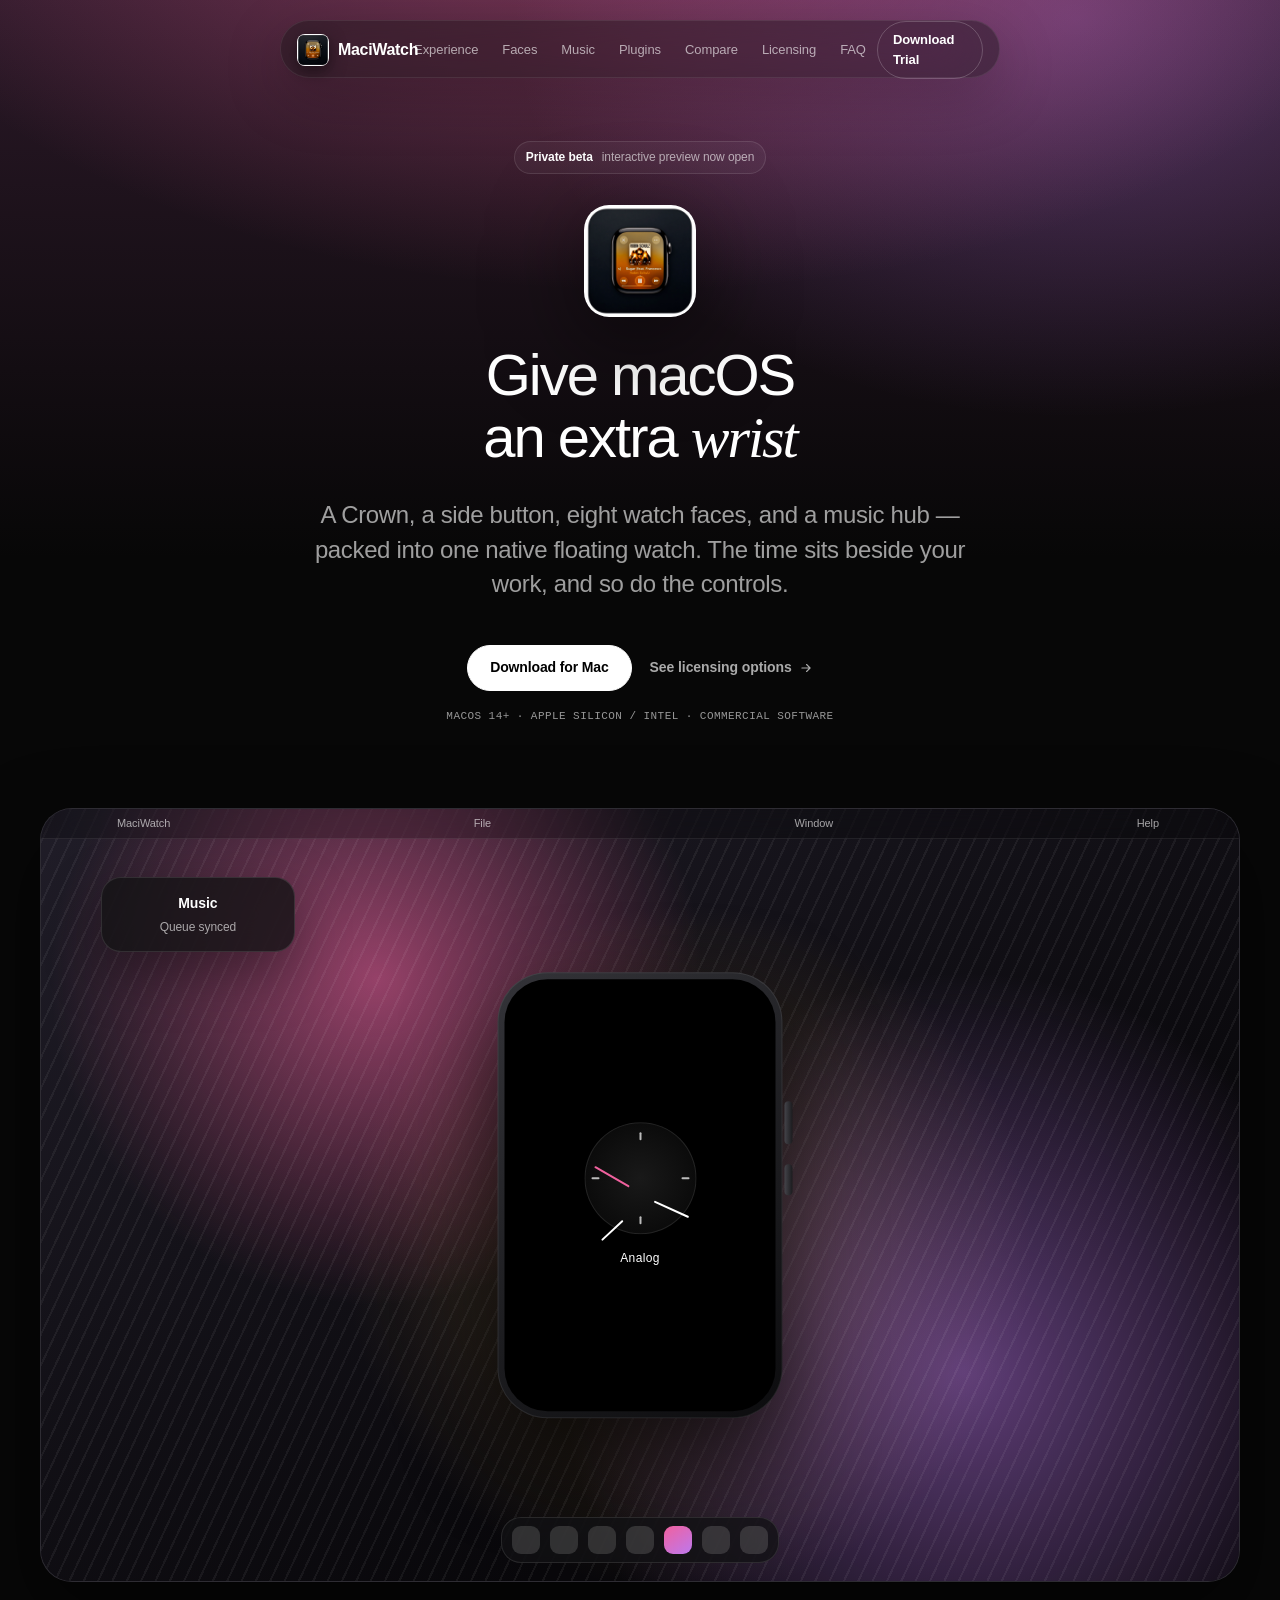
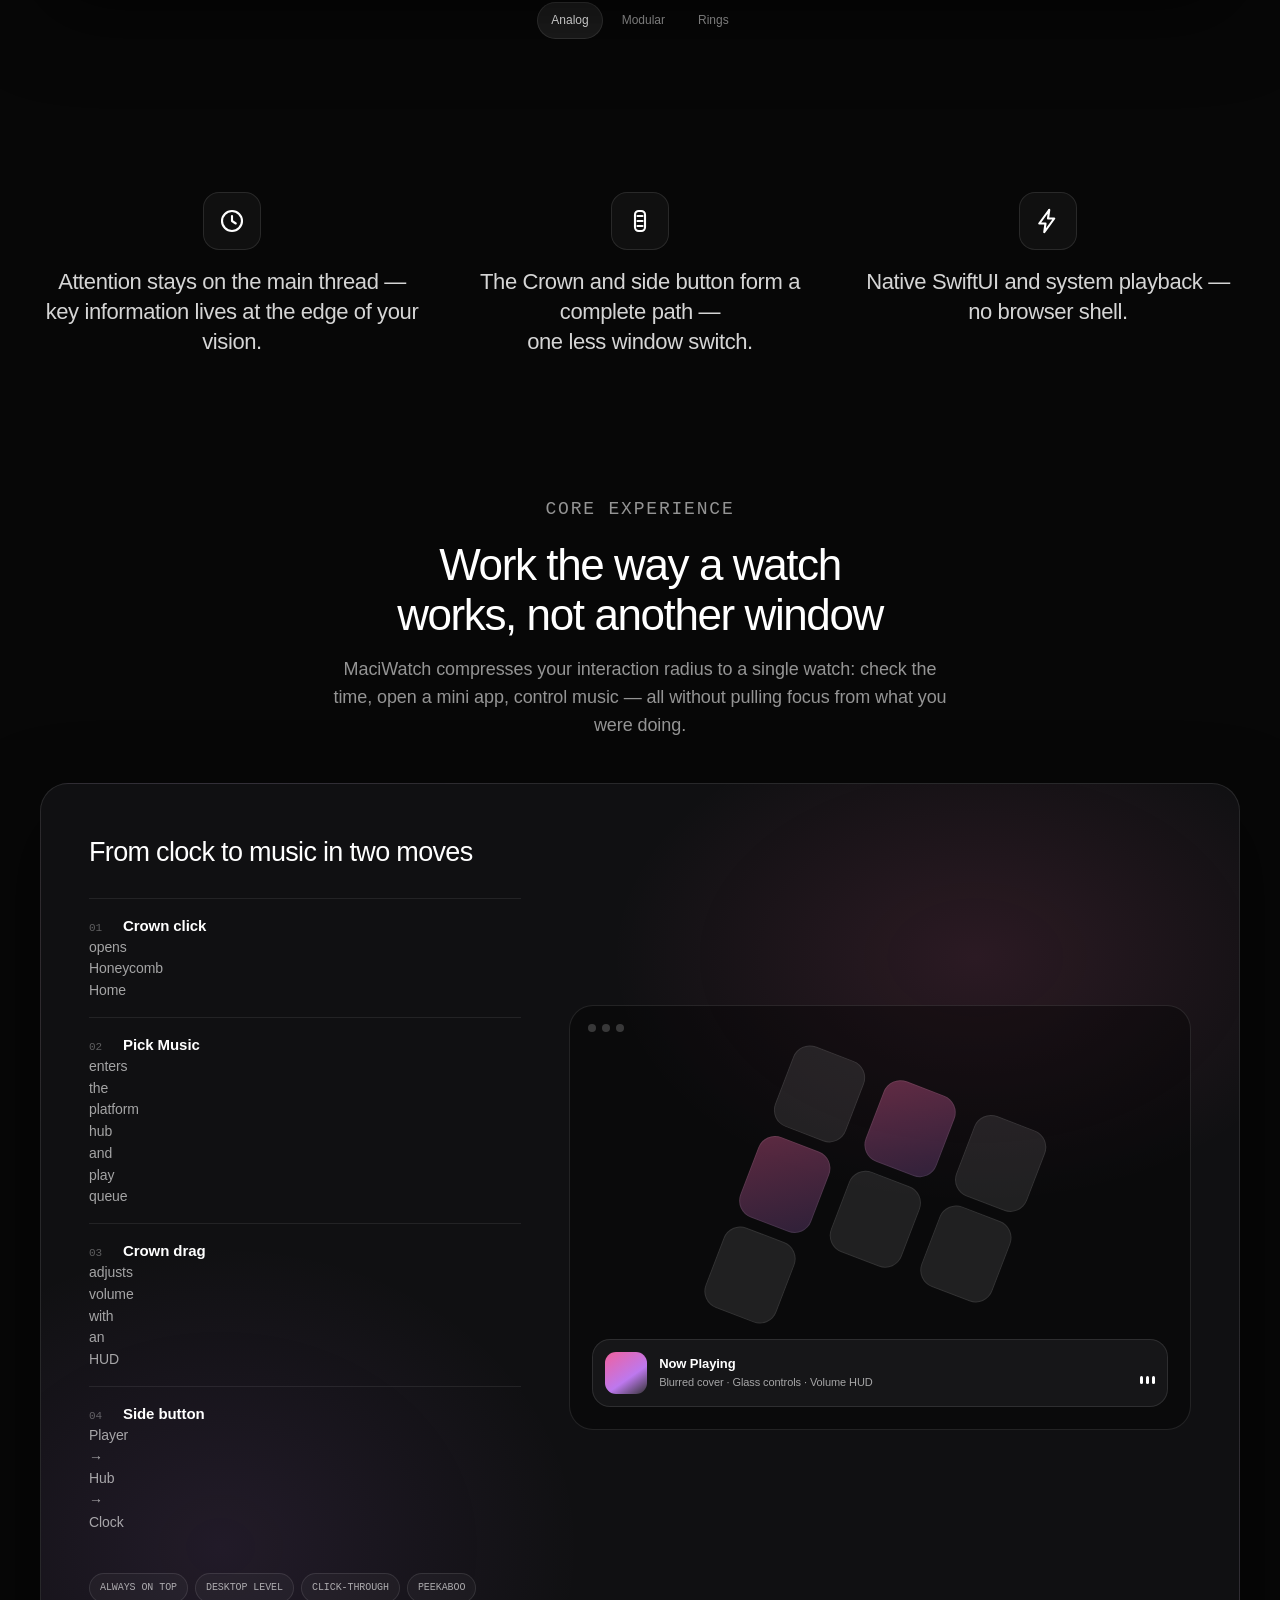
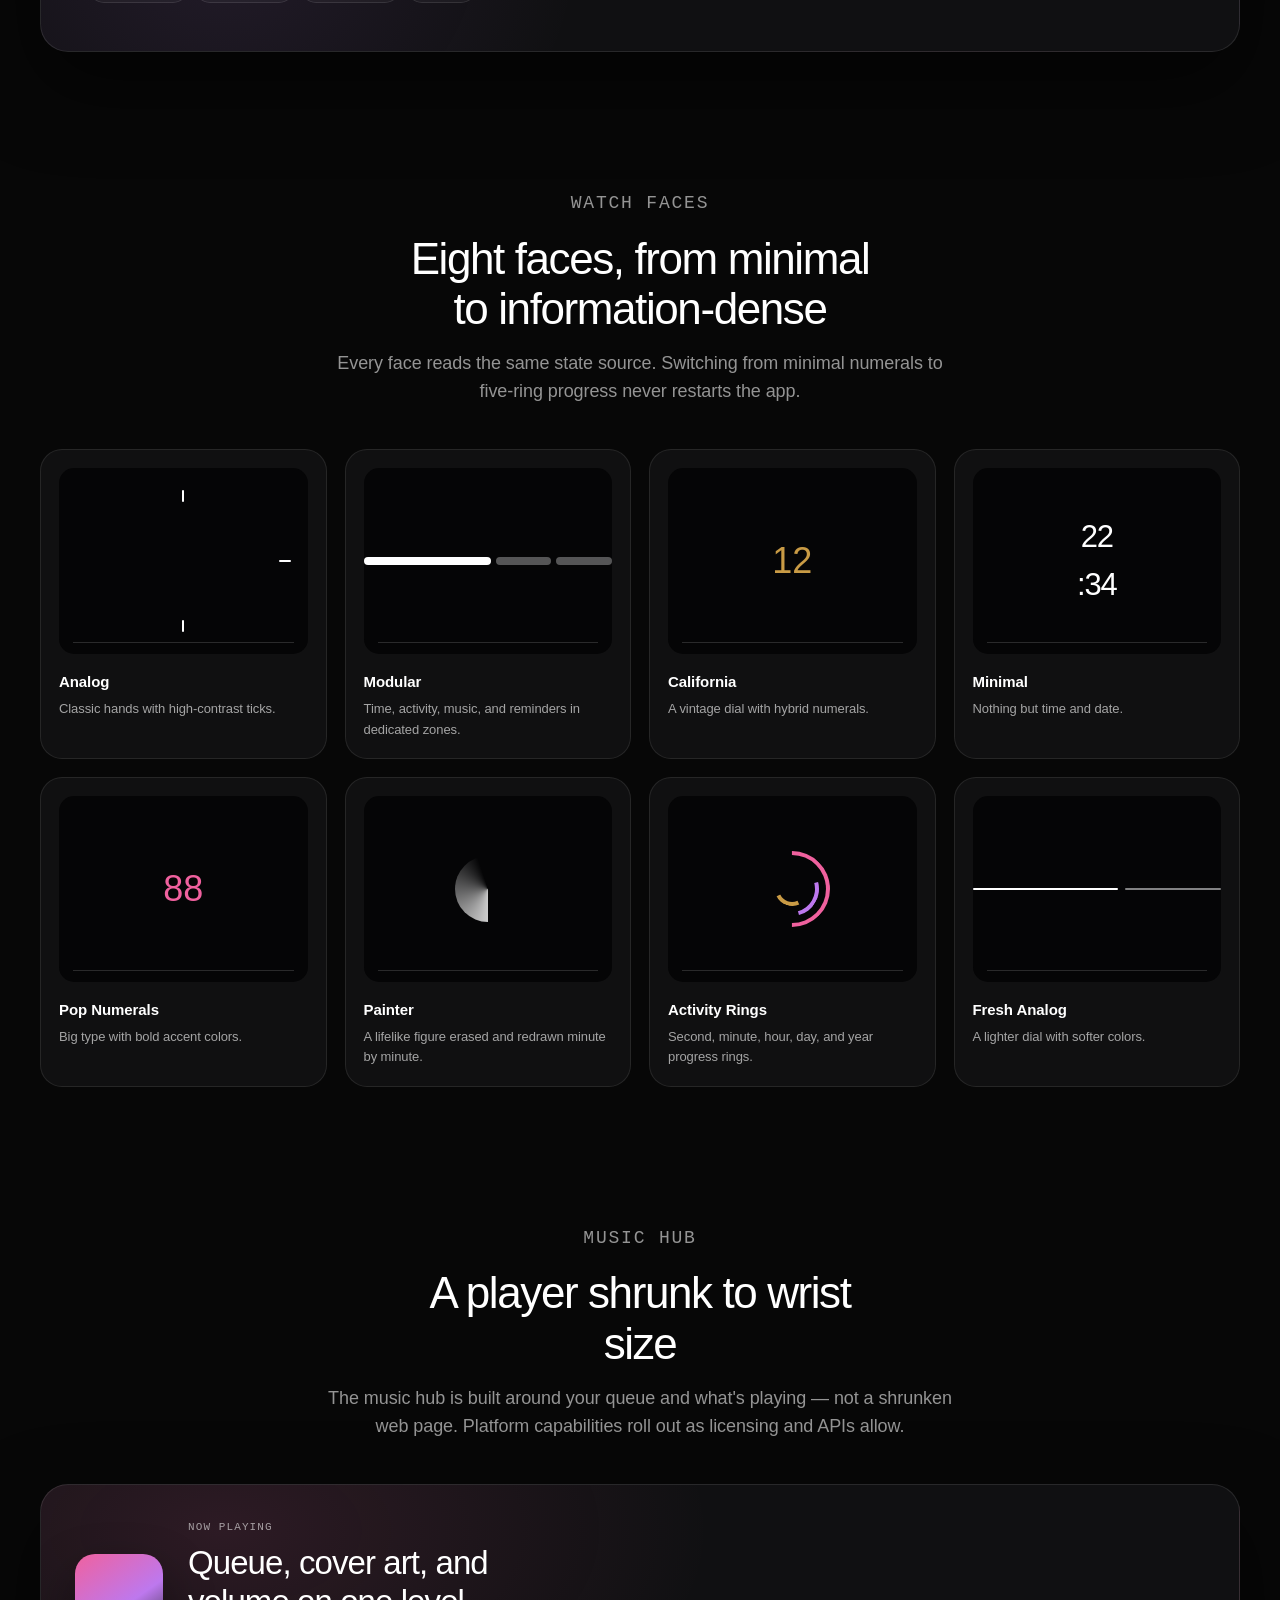
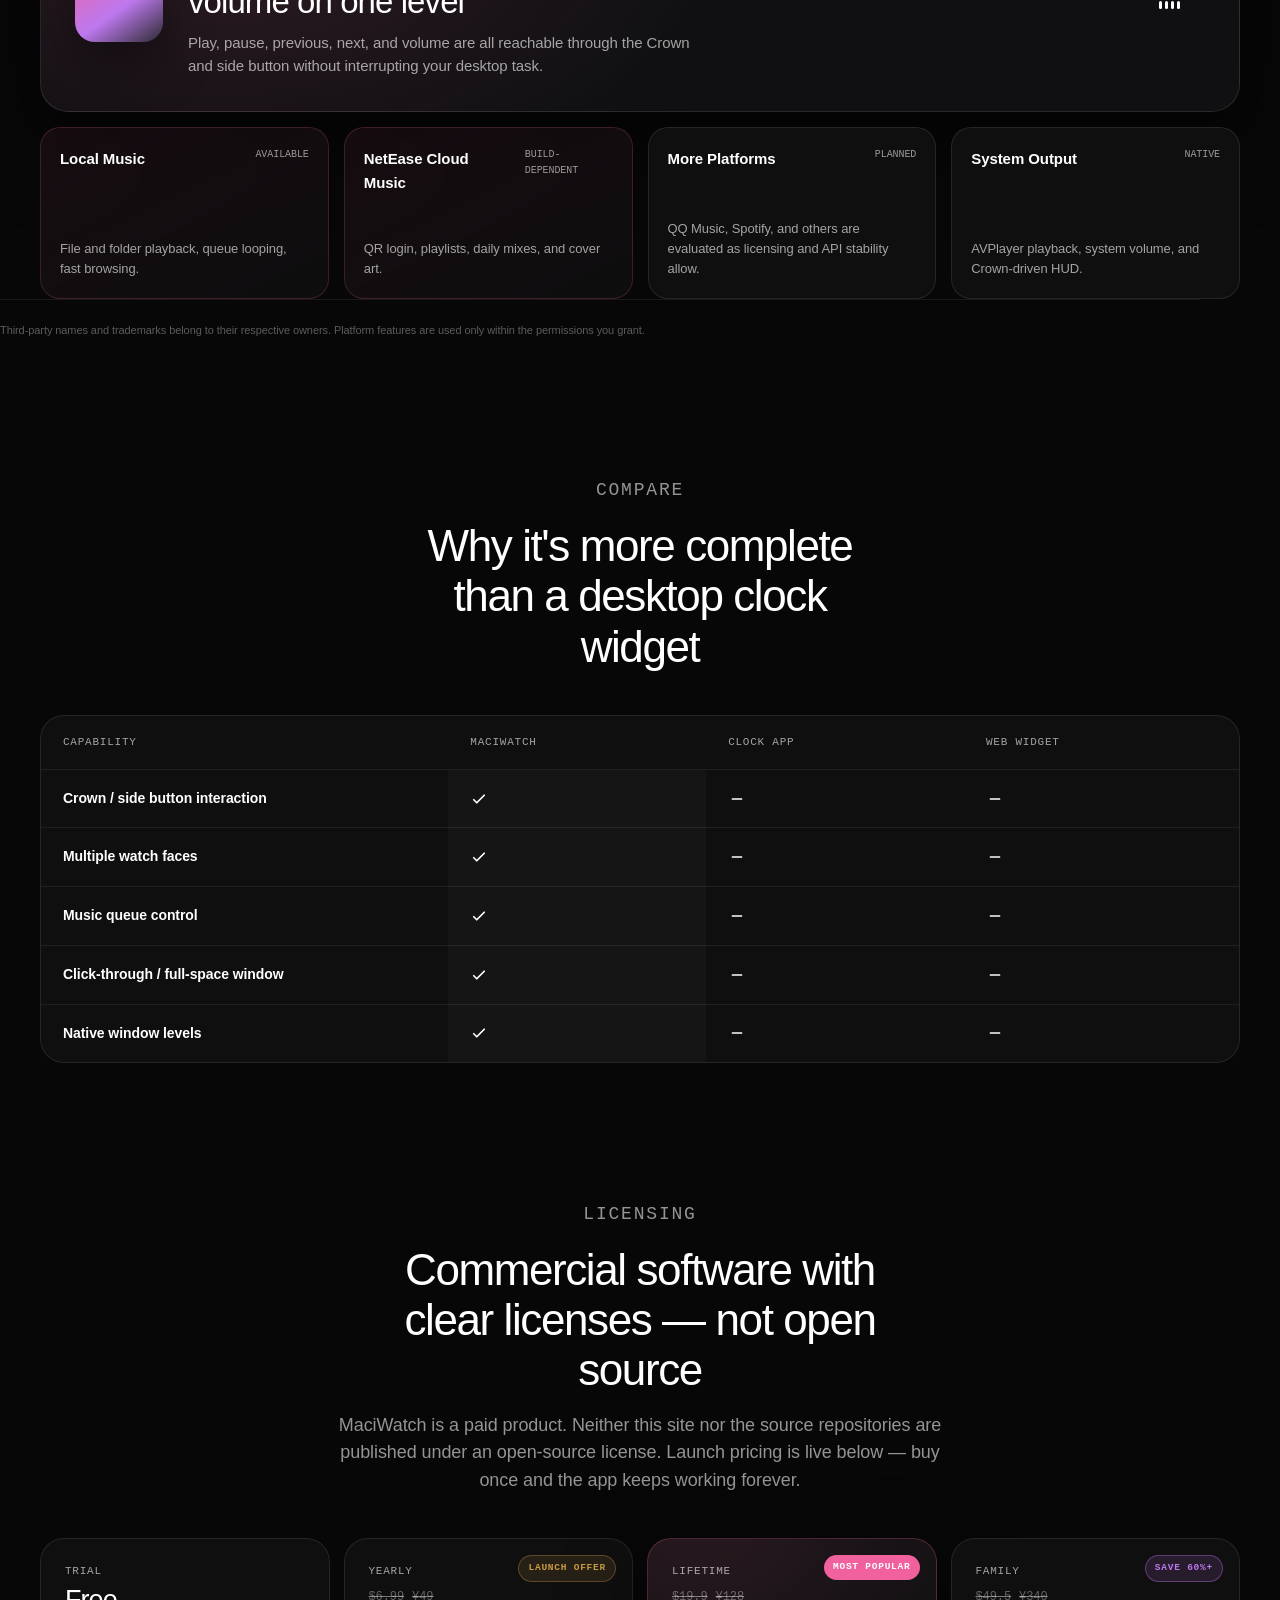
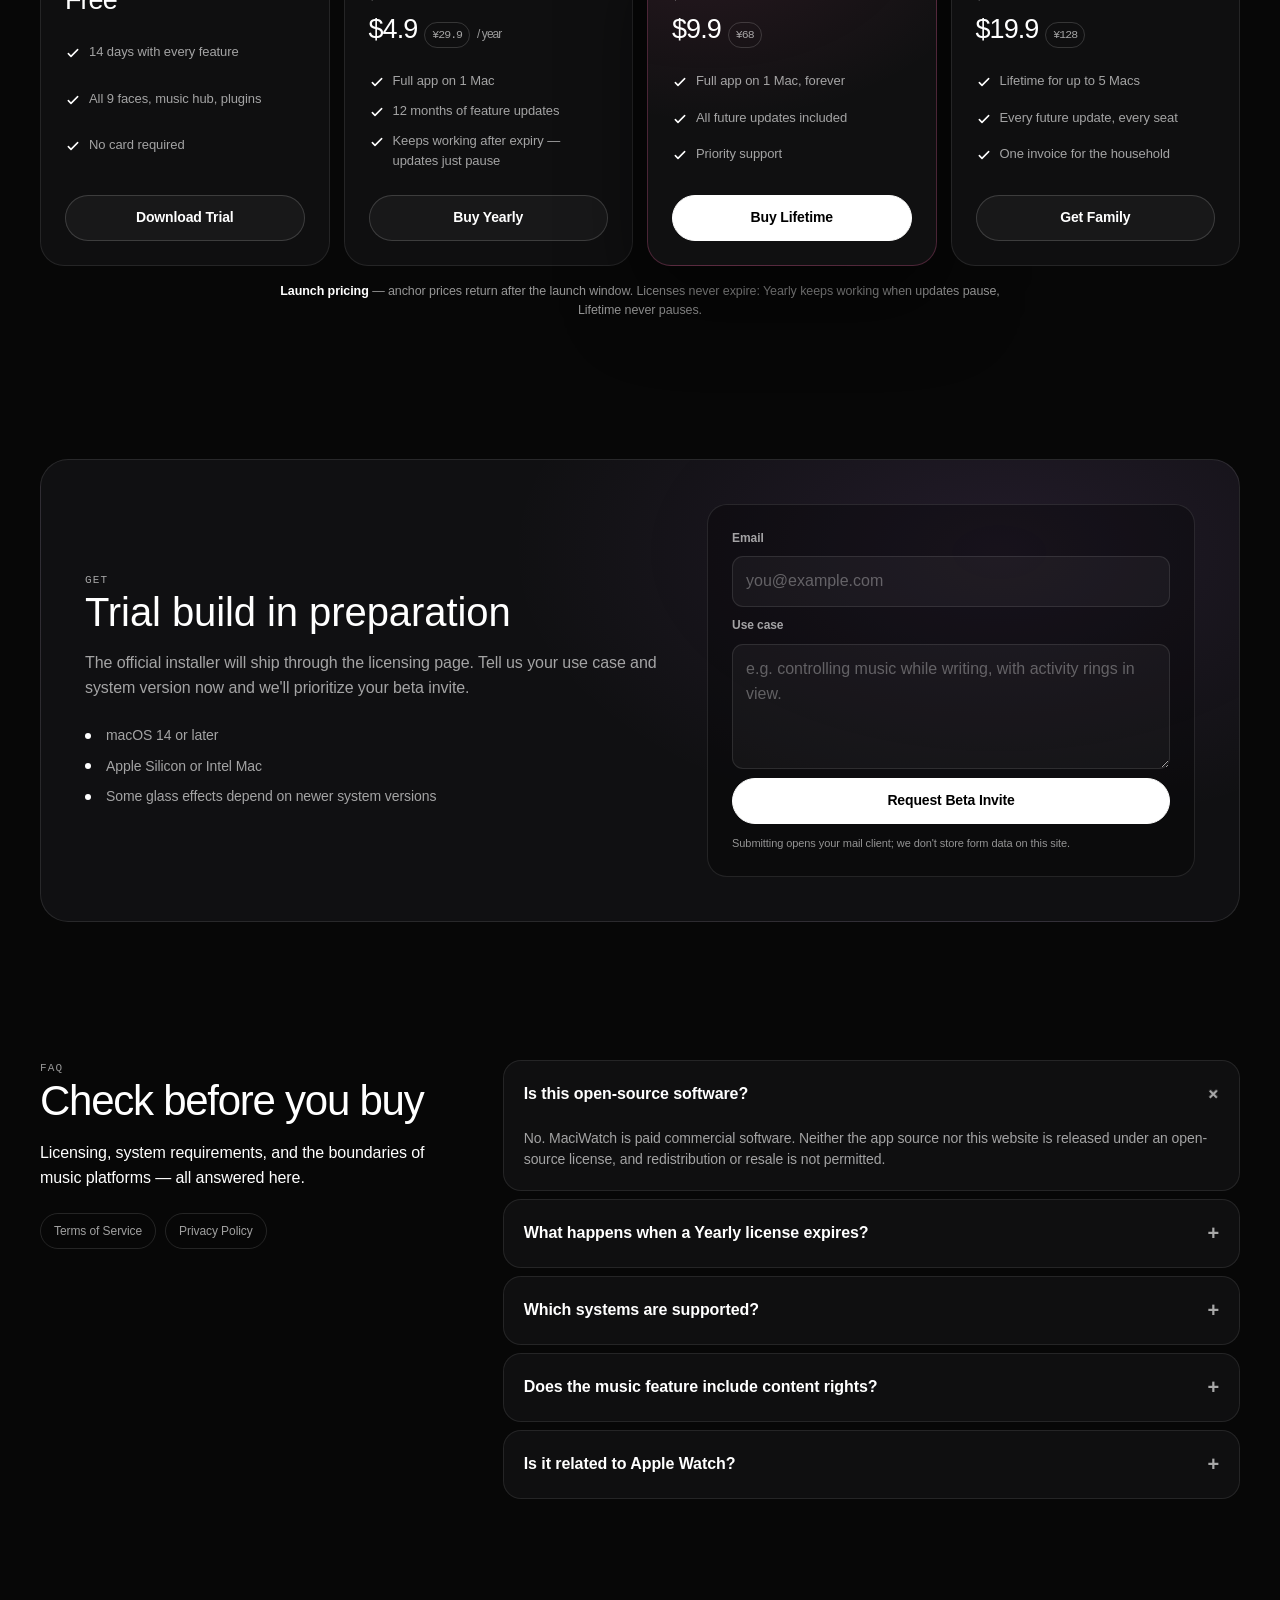
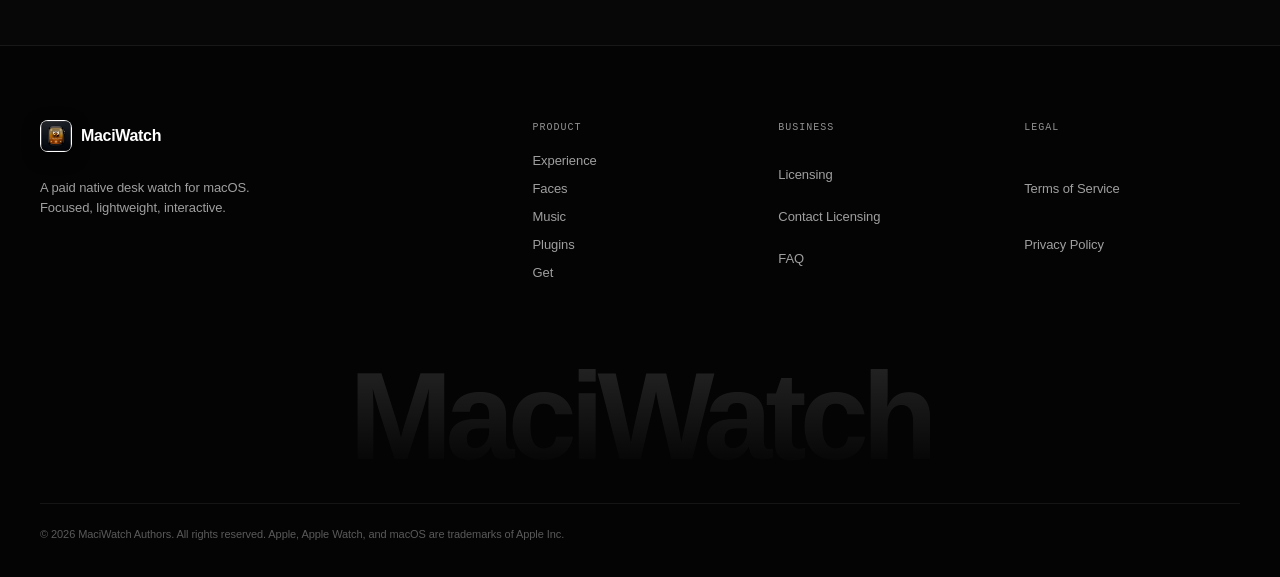
==== commit 6f045209: "deploy: publish website build 9082635" ====
--- a/index.html
+++ b/index.html
@@ -16,8 +16,8 @@
   <meta property="og:url" content="https://maciwatch.zpad.app/" />
   <meta property="og:image" content="https://maciwatch.zpad.app/assets/app-icon.png" />
   <meta name="twitter:card" content="summary" />
-  <script type="module" crossorigin src="/assets/main-D2dbY8D0.js"></script>
-  <link rel="stylesheet" crossorigin href="/assets/main-DoHkkakz.css">
+  <script type="module" crossorigin src="/assets/main-DgMcCUZZ.js"></script>
+  <link rel="stylesheet" crossorigin href="/assets/main-CYS36cmx.css">
 </head>
 <body>
   <svg class="icon-system" aria-hidden="true" focusable="false">
@@ -233,40 +233,57 @@
       <div class="shell section-head">
         <p class="eyebrow">Licensing</p>
         <h2 id="license-title">Commercial software with clear licenses — not open source</h2>
-        <p>MaciWatch is a paid product. Neither this site nor the source repositories are published under an open-source license. Until sales open, you can request beta access and a licensing quote.</p>
+        <p>MaciWatch is a paid product. Neither this site nor the source repositories are published under an open-source license. Launch pricing is live below — buy once and the app keeps working forever.</p>
       </div>
       <div class="shell license-grid">
         <article class="license-card">
           <p class="plan">Trial</p>
           <p class="price">Free</p>
           <ul>
-            <li><svg aria-hidden="true"><use href="#i-check" /></svg>14-day trial with full features</li>
-            <li><svg aria-hidden="true"><use href="#i-check" /></svg>All watch faces during the trial</li>
-            <li><svg aria-hidden="true"><use href="#i-check" /></svg>Local preferences are kept</li>
+            <li><svg aria-hidden="true"><use href="#i-check" /></svg>14 days with every feature</li>
+            <li><svg aria-hidden="true"><use href="#i-check" /></svg>All 9 faces, music hub, plugins</li>
+            <li><svg aria-hidden="true"><use href="#i-check" /></svg>No card required</li>
           </ul>
           <a class="button ghost" href="#download">Download Trial</a>
         </article>
+        <article class="license-card">
+          <span class="price-tag launch">Launch offer</span>
+          <p class="plan">Yearly</p>
+          <p class="price-anchor"><s>$6.99</s><s>¥49</s></p>
+          <p class="price">$4.9<span class="price-cny">¥29.9</span><span class="price-term">/ year</span></p>
+          <ul>
+            <li><svg aria-hidden="true"><use href="#i-check" /></svg>Full app on 1 Mac</li>
+            <li><svg aria-hidden="true"><use href="#i-check" /></svg>12 months of feature updates</li>
+            <li><svg aria-hidden="true"><use href="#i-check" /></svg>Keeps working after expiry — updates just pause</li>
+          </ul>
+          <a class="button ghost" href="mailto:license@zpad.app?subject=MaciWatch%20Yearly%20License">Buy Yearly</a>
+        </article>
         <article class="license-card featured">
-          <p class="plan">Personal</p>
-          <p class="price">Pricing coming soon</p>
+          <span class="price-tag hot">Most popular</span>
+          <p class="plan">Lifetime</p>
+          <p class="price-anchor"><s>$19.9</s><s>¥128</s></p>
+          <p class="price">$9.9<span class="price-cny">¥68</span></p>
           <ul>
-            <li><svg aria-hidden="true"><use href="#i-check" /></svg>Use on 1 Mac</li>
-            <li><svg aria-hidden="true"><use href="#i-check" /></svg>1 year of feature updates</li>
+            <li><svg aria-hidden="true"><use href="#i-check" /></svg>Full app on 1 Mac, forever</li>
+            <li><svg aria-hidden="true"><use href="#i-check" /></svg>All future updates included</li>
             <li><svg aria-hidden="true"><use href="#i-check" /></svg>Priority support</li>
           </ul>
-          <a class="button download" href="mailto:license@zpad.app?subject=MaciWatch%20Personal%20License">Request to Buy</a>
+          <a class="button download" href="mailto:license@zpad.app?subject=MaciWatch%20Lifetime%20License">Buy Lifetime</a>
         </article>
         <article class="license-card">
-          <p class="plan">Family / Team</p>
-          <p class="price">Contact for quote</p>
+          <span class="price-tag save">Save 60%+</span>
+          <p class="plan">Family</p>
+          <p class="price-anchor"><s>$49.5</s><s>¥340</s></p>
+          <p class="price">$19.9<span class="price-cny">¥128</span></p>
           <ul>
-            <li><svg aria-hidden="true"><use href="#i-check" /></svg>Multi-device licensing options</li>
-            <li><svg aria-hidden="true"><use href="#i-check" /></svg>Consolidated invoicing & license management</li>
-            <li><svg aria-hidden="true"><use href="#i-check" /></svg>Deployment & update guidance</li>
-          </ul>
-          <a class="button ghost" href="mailto:license@zpad.app?subject=MaciWatch%20Team%20License">Contact Us</a>
-        </article>
-      </div>
+            <li><svg aria-hidden="true"><use href="#i-check" /></svg>Lifetime for up to 5 Macs</li>
+            <li><svg aria-hidden="true"><use href="#i-check" /></svg>Every future update, every seat</li>
+            <li><svg aria-hidden="true"><use href="#i-check" /></svg>One invoice for the household</li>
+          </ul>
+          <a class="button ghost" href="mailto:license@zpad.app?subject=MaciWatch%20Family%20License">Get Family</a>
+        </article>
+      </div>
+      <p class="license-note shell"><strong>Launch pricing</strong> — anchor prices return after the launch window. Licenses never expire: Yearly keeps working when updates pause, Lifetime never pauses.</p>
     </section>
 
     <section class="section download-section" id="download" aria-labelledby="download-title">
@@ -305,7 +322,7 @@
         </div>
         <div>
           <details open><summary>Is this open-source software?</summary><p>No. MaciWatch is paid commercial software. Neither the app source nor this website is released under an open-source license, and redistribution or resale is not permitted.</p></details>
-          <details><summary>When will pricing be announced?</summary><p>Pricing will be published once the official trial and purchase flow are ready. In the meantime, use the licensing form to get a personal, family, or team quote.</p></details>
+          <details><summary>What happens when a Yearly license expires?</summary><p>Nothing breaks. The app keeps every feature you already have — updates simply pause until you renew ($4.9 / ¥29.9). Lifetime licenses include all future updates and never pause.</p></details>
           <details><summary>Which systems are supported?</summary><p>Core features support macOS 14+. Newer system capabilities such as Liquid Glass enhance the experience when available, but never gate core features.</p></details>
           <details><summary>Does the music feature include content rights?</summary><p>No. The app only provides playback and control; you are responsible for your accounts, content, and compliance with local regulations.</p></details>
           <details><summary>Is it related to Apple Watch?</summary><p>There is no official relationship. Apple, Apple Watch, and macOS are trademarks of Apple Inc.; MaciWatch is independent software.</p></details>
--- a/assets/main-CYS36cmx.css
+++ b/assets/main-CYS36cmx.css
@@ -0,0 +1 @@
+:root{color-scheme:dark;--bg: #070707;--bg-deep: #030303;--card: #111111;--card-strong: #171717;--border: rgba(255,255,255,.1);--border-strong: rgba(255,255,255,.18);--text: #ffffff;--muted: rgba(255,255,255,.62);--faint: rgba(255,255,255,.58);--pink: #f0619e;--purple: #bd78ee;--amber: #c99b45;--shadow: 0 32px 80px rgba(0,0,0,.55);--sans: -apple-system, BlinkMacSystemFont, "SF Pro Text", "Segoe UI", "PingFang SC", "Hiragino Sans GB", "Microsoft YaHei", sans-serif;--display: -apple-system, BlinkMacSystemFont, "SF Pro Display", "Segoe UI", "PingFang SC", sans-serif;--serif: Georgia, "Songti SC", "Noto Serif CJK SC", serif;--mono: ui-monospace, SFMono-Regular, "SF Mono", Menlo, Consolas, monospace}*{box-sizing:border-box}html{scroll-behavior:smooth;scroll-padding-top:92px}body{margin:0;min-width:320px;background:var(--bg);color:var(--text);font-family:var(--sans);font-size:16px;line-height:1.55;letter-spacing:-.005em;overflow-x:hidden;-webkit-font-smoothing:antialiased}img,svg{display:block;max-width:100%}a{color:inherit;text-decoration:none}button,input,textarea{font:inherit}::selection{background:#f0619e57;color:#fff}.shell{width:min(1200px,calc(100% - 40px));margin:0 auto}.sr-only,.icon-system{position:absolute;width:1px;height:1px;overflow:hidden;clip:rect(0 0 0 0);white-space:nowrap}.skip-link{position:fixed;z-index:1000;top:14px;left:14px;padding:10px 16px;border-radius:999px;background:#fff;color:#000;font-weight:700;transform:translateY(-200%);transition:transform .18s ease}.skip-link:focus{transform:translateY(0)}:focus-visible{outline:2px solid var(--pink);outline-offset:3px;border-radius:6px}.page-glow{position:fixed;inset:0;z-index:-1;background:radial-gradient(1100px 620px at 50% -180px,rgba(240,97,158,.53),transparent 76%),radial-gradient(760px 540px at 84% 2%,rgba(189,120,238,.34),transparent 74%),linear-gradient(180deg,#4e2a4880,#07070700 62%),var(--bg)}.site-header{position:sticky;top:20px;z-index:300;width:min(720px,calc(100% - 28px));margin:20px auto 0;border:1px solid rgba(255,255,255,.08);border-radius:999px;background:#1d1d1d7a;-webkit-backdrop-filter:blur(34px) saturate(150%);backdrop-filter:blur(34px) saturate(150%);box-shadow:0 18px 60px #00000038;transition:background .2s ease,border-color .2s ease}.site-header.is-scrolled{background:#171717c2;border-color:#ffffff1f}.site-header .shell{width:calc(100% - 32px)}.header-inner{display:grid;grid-template-columns:1fr auto 1fr;align-items:center;height:56px}.brand{display:inline-flex;align-items:center;gap:9px;font-family:var(--display);font-size:16px;font-weight:650;letter-spacing:-.02em}.brand img{border-radius:8px;box-shadow:0 5px 16px #00000080}.primary-nav{display:flex;justify-content:center;gap:2px;color:var(--muted);font-size:13px}.primary-nav a:not(.download-link){padding:8px 11px;border-radius:999px;transition:color .18s ease,background .18s ease}.primary-nav a:not(.download-link):hover,.primary-nav a:not(.download-link):focus-visible{color:#fff;background:#ffffff12}.header-actions{display:flex;justify-content:flex-end;align-items:center;gap:10px}.download-link{padding:8px 15px;border:1px solid rgba(255,255,255,.2);border-radius:999px;color:#fff;font-size:13px;font-weight:620;transition:background .18s ease,border-color .18s ease}.download-link:hover{background:#ffffff1a;border-color:#ffffff52}.menu-button{display:none;width:42px;height:42px;padding:10px;border:1px solid var(--border);border-radius:11px;background:#ffffff0a;cursor:pointer}.menu-button span:not(.sr-only){display:block;height:1.5px;margin:3px 0;border-radius:2px;background:#fff;transition:transform .18s ease,opacity .18s ease}.menu-button[aria-expanded=true] span:nth-child(1){transform:translateY(4.5px) rotate(45deg)}.menu-button[aria-expanded=true] span:nth-child(2){opacity:0}.menu-button[aria-expanded=true] span:nth-child(3){transform:translateY(-4.5px) rotate(-45deg)}.hero{position:relative;padding:clamp(48px,7vh,78px) 0 80px}.hero-inner{display:flex;flex-direction:column;align-items:center;text-align:center}.release-pill{display:inline-flex;align-items:center;gap:9px;padding:6px 11px;border:1px solid rgba(255,255,255,.11);border-radius:999px;background:#ffffff0a;color:var(--muted);font-size:12px;transition:color .18s ease,border-color .18s ease}.release-pill span{color:#fff;font-weight:700}.release-pill:hover{color:#fff;border-color:#ffffff3d}.hero-icon{width:112px;height:112px;margin:31px 0 27px;border-radius:25px;filter:saturate(118%) drop-shadow(0 22px 45px rgba(0,0,0,.55))}.hero h1{width:min(100%,32rem);max-width:100%;margin:0;font-family:var(--display);font-size:clamp(42px,5vw,58px);font-weight:500;line-height:1.08;letter-spacing:-.035em}.hero h1 .italic{font-family:var(--serif);font-style:italic;font-weight:400}.hero-subtext{max-width:51ch;margin:28px 0 0;color:#ffffff9c;font-size:clamp(19px,2vw,24px);line-height:1.45;letter-spacing:-.015em}.hero-subtext br{display:none}.hero-actions{display:flex;align-items:center;gap:18px;margin-top:43px}.download-meta{margin:17px 0 0;color:#ffffff94;font-family:var(--mono);font-size:11px;text-transform:uppercase;letter-spacing:.04em}.button{display:inline-flex;align-items:center;justify-content:center;gap:9px;min-height:45px;padding:11px 22px;border-radius:999px;font-size:14px;font-weight:650;letter-spacing:-.01em;transition:transform .18s ease,background .18s ease,border-color .18s ease,color .18s ease}.button.download{border:1px solid #fff;background:#fff;color:#000}.button.download:hover{transform:translateY(-1px);background:#ffffffe6}.button.ghost{border:1px solid rgba(255,255,255,.16);background:#ffffff0a;color:#fff}.button.ghost:hover{background:#ffffff1a;border-color:#ffffff4d}.text-link{display:inline-flex;align-items:center;gap:7px;color:#ffffffa8;font-size:14px;font-weight:550;transition:color .18s ease}.text-link:hover{color:#fff}.text-link svg{width:14px;height:14px;fill:none;stroke:currentColor;stroke-width:2;stroke-linecap:round;stroke-linejoin:round}.hero-visual{width:100%;margin-top:83px}.mac-stage{position:relative;overflow:hidden;aspect-ratio:31 / 20;min-height:0;border:1px solid rgba(255,255,255,.11);border-radius:32px;background:#14121a;box-shadow:var(--shadow);isolation:isolate}.stage-wall{position:absolute;inset:0;background:radial-gradient(circle at 28% 22%,rgba(240,97,158,.58),transparent 31%),radial-gradient(circle at 77% 73%,rgba(189,120,238,.48),transparent 37%),radial-gradient(circle at 54% 57%,rgba(201,155,69,.3),transparent 44%),linear-gradient(150deg,#201d28,#08070a 72%)}.stage-wall:after{content:"";position:absolute;inset:0;background:repeating-linear-gradient(115deg,rgba(255,255,255,.055) 0 2px,transparent 2px 13px)}.stage-menu{position:absolute;z-index:4;top:0;left:0;right:0;display:flex;justify-content:space-between;gap:18px;height:30px;padding:0 80px 0 76px;border-bottom:1px solid rgba(255,255,255,.08);background:#0000003b;-webkit-backdrop-filter:blur(16px);backdrop-filter:blur(16px);color:#ffffff9e;font-size:11px;align-items:center}.stage-menu span{white-space:nowrap}.stage-note-card{position:absolute;z-index:4;top:68px;left:5%;display:grid;gap:3px;width:194px;padding:15px 17px;border:1px solid rgba(255,255,255,.11);border-radius:20px;background:#121214c7;-webkit-backdrop-filter:blur(22px);backdrop-filter:blur(22px);box-shadow:0 20px 55px #00000059}.stage-note-card strong{font-size:14px}.stage-note-card span{color:var(--muted);font-size:12px}.stage-dock{position:absolute;z-index:4;bottom:18px;left:50%;display:flex;gap:10px;padding:8px 10px;border:1px solid rgba(255,255,255,.1);border-radius:20px;background:#121214c2;-webkit-backdrop-filter:blur(20px);backdrop-filter:blur(20px);transform:translate(-50%)}.stage-dock span{width:28px;height:28px;border-radius:9px;background:#ffffff24}.stage-dock span.active{background:linear-gradient(145deg,var(--pink),var(--purple))}.device-shell{position:absolute;z-index:3;top:50%;left:50%;width:clamp(205px,23vw,285px);aspect-ratio:55 / 86;border-radius:50px;background:linear-gradient(145deg,#333338,#0c0c0e);box-shadow:0 38px 90px #000000ad,inset 0 0 0 1px #ffffff14;transform:translate(-50%,-50%);transition:transform .25s ease}.device-screen{position:absolute;inset:7px;overflow:hidden;border-radius:43px;background:#000}.crown,.side-button{position:absolute;right:-10px;width:8px;border-radius:4px;background:linear-gradient(90deg,#44444a,#1b1b1e)}.crown{top:29%;height:43px}.side-button{top:43%;height:31px}.face{position:absolute;inset:0;display:flex;flex-direction:column;align-items:center;justify-content:center;gap:15px;opacity:0;pointer-events:none;transition:opacity .22s ease,transform .22s ease;transform:scale(.985)}.face.active{opacity:1;transform:scale(1)}.face p{margin:0;color:#fff;font-size:12px;letter-spacing:.03em}.face .label{color:#ffffff9c;font-size:11px}.large-time{display:flex;font-family:var(--display);font-size:46px;font-weight:500;line-height:1;letter-spacing:-.04em}.analog-dial{position:relative;width:112px;height:112px;border-radius:50%;background:radial-gradient(circle,#191919,#050505);box-shadow:inset 0 0 0 1px #ffffff1a}.analog-dial span{position:absolute;width:2px;height:8px;border-radius:2px;background:#ffffffb8}.analog-dial span:nth-child(1){top:10px;left:calc(50% - 1px)}.analog-dial span:nth-child(2){right:10px;top:calc(50% - 4px);transform:rotate(90deg)}.analog-dial span:nth-child(3){bottom:10px;left:calc(50% - 1px)}.analog-dial span:nth-child(4){left:10px;top:calc(50% - 4px);transform:rotate(90deg)}.hand{position:absolute;left:calc(50% - 1px);width:2px;border-radius:2px;background:#fff;transform-origin:50% 53px}.hand.hour{top:29px;height:29px}.hand.minute{top:20px;height:38px}.hand.second{top:18px;height:40px;background:var(--pink)}.modules{display:flex;flex-wrap:wrap;justify-content:center;gap:4px;max-width:78%}.modules span{padding:3px 5px;border-radius:5px;background:#ffffff1c;color:#ffffffc9;font-size:8px}.face.rings svg{width:106px;height:106px}.face.rings circle{fill:none;stroke-width:7;stroke-linecap:round}.face.rings circle:not(.r1):not(.r2):not(.r3){stroke:#ffffff1f}.face.rings .r1{stroke:var(--pink);stroke-dasharray:224 314;transform:rotate(-90deg);transform-origin:center}.face.rings .r2{stroke:var(--purple);stroke-dasharray:172 245;transform:rotate(-90deg);transform-origin:center}.face.rings .r3{stroke:var(--amber);stroke-dasharray:114 176;transform:rotate(-90deg);transform-origin:center}.face-switch{display:flex;justify-content:center;gap:5px;margin-top:20px}.face-switch button{padding:8px 13px;border:1px solid transparent;border-radius:999px;background:transparent;color:var(--muted);cursor:pointer;font-size:12px;transition:color .18s ease,background .18s ease,border-color .18s ease}.face-switch button:hover{color:#fff;background:#ffffff0f}.face-switch button.active{border-color:#ffffff1c;background:#ffffff17;color:#fff}.value-strip{padding:47px 0 112px}.value-grid{display:grid;grid-template-columns:repeat(3,minmax(0,1fr));gap:24px}.value-grid article{display:flex;flex-direction:column;align-items:center;gap:17px;padding:26px 0;text-align:center}.value-grid svg{width:30px;height:30px;margin:12px;fill:none;stroke:#fff;stroke-width:1.7;stroke-linecap:round;stroke-linejoin:round}.value-grid p{margin:0;color:#ffffffd4;font-size:22px;font-weight:500;line-height:1.38;letter-spacing:-.018em}.value-grid article>svg{width:58px;height:58px;margin:0;padding:13px;border:1px solid rgba(255,255,255,.1);border-radius:16px;background:#ffffff0a}.section{margin-bottom:clamp(82px,11vw,138px)}.section-head{display:flex;flex-direction:column;align-items:center;gap:16px;margin-bottom:43px;text-align:center}.eyebrow{margin:0;color:#ffffff94;font-family:var(--mono);font-size:11px;text-transform:uppercase;letter-spacing:.1em}.section-head h2{max-width:20ch;margin:0;font-family:var(--display);font-size:clamp(31px,3.5vw,44px);font-weight:500;line-height:1.14;letter-spacing:-.032em}.section-head p{max-width:63ch;margin:0;color:#ffffff91;font-size:18px;line-height:1.55}.workspace-card{display:grid;grid-template-columns:.82fr 1.18fr;gap:48px;align-items:center;min-height:560px;padding:48px;border:1px solid rgba(255,255,255,.1);border-radius:28px;background:radial-gradient(520px 350px at 78% 20%,rgba(240,97,158,.12),transparent 70%),radial-gradient(500px 420px at 15% 88%,rgba(189,120,238,.1),transparent 72%),#101012;box-shadow:var(--shadow)}.workspace-copy h3{margin:0 0 24px;font-family:var(--display);font-size:27px;font-weight:500;letter-spacing:-.025em}.path-list{display:grid;gap:0;margin:0;padding:0;list-style:none;counter-reset:path}.path-list li{display:grid;grid-template-columns:34px 1fr;align-items:baseline;padding:15px 0;border-top:1px solid rgba(255,255,255,.08)}.path-list li:before{counter-increment:path;content:counter(path,decimal-leading-zero);color:#ffffff54;font-family:var(--mono);font-size:11px}.path-list strong{display:block;font-size:15px;font-weight:650}.path-list span{color:var(--muted);font-size:14px}.mode-chips{display:flex;flex-wrap:wrap;gap:7px;margin-top:25px}.mode-chips span{padding:6px 10px;border:1px solid rgba(255,255,255,.1);border-radius:999px;background:#ffffff09;color:var(--muted);font-family:var(--mono);font-size:10px;text-transform:uppercase}.demo-panel{position:relative;min-height:425px;padding:18px;border:1px solid rgba(255,255,255,.1);border-radius:24px;background:#00000057;overflow:hidden}.demo-bar{display:flex;gap:6px}.demo-bar span{width:8px;height:8px;border-radius:50%;background:#ffffff30}.honeycomb{position:absolute;top:75px;left:50%;display:grid;grid-template-columns:repeat(3,86px);gap:11px;transform:translate(-50%) rotate(21deg)}.honeycomb span{width:76px;height:86px;border-radius:18px;background:#ffffff17;box-shadow:inset 0 0 0 1px #ffffff14}.honeycomb span:nth-child(2),.honeycomb span:nth-child(4){background:linear-gradient(145deg,#f0619e5c,#bd78ee33)}.now-playing{position:absolute;right:22px;bottom:22px;left:22px;display:flex;align-items:center;gap:12px;padding:12px;border:1px solid rgba(255,255,255,.1);border-radius:18px;background:#19191be0;-webkit-backdrop-filter:blur(20px);backdrop-filter:blur(20px)}.now-playing .cover{width:42px;height:42px;flex:none;border-radius:11px;background:linear-gradient(145deg,var(--pink),var(--purple) 60%,#333)}.now-playing div{flex:1;min-width:0}.now-playing strong{display:block;font-size:13px}.now-playing small{display:block;color:var(--muted);font-size:11px}.eq{display:flex;align-items:flex-end;gap:3px;height:23px}.eq i{width:3px;height:35%;border-radius:2px;background:#fff;animation:eq 1s ease-in-out infinite}.eq i:nth-child(2){animation-delay:.14s}.eq i:nth-child(3){animation-delay:.28s}.eq i:nth-child(4){animation-delay:.42s}@keyframes eq{0%,to{height:30%;opacity:.55}50%{height:100%;opacity:1}}.face-grid{display:grid;grid-template-columns:repeat(4,minmax(0,1fr));gap:18px}.face-grid article{padding:18px;border:1px solid rgba(255,255,255,.09);border-radius:22px;background:#101011;transition:border-color .18s ease,background .18s ease,transform .18s ease}.face-grid article:hover{border-color:#fff3;background:#141415;transform:translateY(-2px)}.face-grid h3{margin:16px 0 6px;font-size:15px;font-weight:650}.face-grid p{margin:0;color:var(--muted);font-size:13px}.face-preview{position:relative;display:flex;align-items:center;justify-content:center;overflow:hidden;aspect-ratio:4/3;border-radius:15px;background:#050506;color:#fff}.face-preview:after{content:"";position:absolute;inset:auto 14px 11px;height:1px;background:#ffffff26}.face-preview.analog span{position:absolute;width:2px;height:12px;border-radius:2px;background:#fff}.face-preview.analog span:nth-child(1){top:22px;left:calc(50% - 1px)}.face-preview.analog span:nth-child(2){right:22px;top:calc(50% - 6px);transform:rotate(90deg)}.face-preview.analog span:nth-child(3){bottom:22px;left:calc(50% - 1px)}.face-preview.modular{gap:5px}.face-preview.modular i{width:28%;height:8px;border-radius:4px;background:#ffffff52}.face-preview.modular i:first-child{width:64%;background:#fff}.face-preview.california,.face-preview.pop{font-family:var(--display);font-size:36px;font-weight:500}.face-preview.california{color:var(--amber)}.face-preview.pop{color:var(--pink)}.face-preview.minimal{flex-direction:column;font-family:var(--display);font-size:31px;font-weight:500;letter-spacing:-.04em}.face-preview.artist span{width:66px;height:66px;border-radius:50%;background:conic-gradient(from 180deg,rgba(255,255,255,.8),transparent 45%)}.face-preview.rings b{position:absolute;border-radius:50%;border:4px solid transparent}.face-preview.rings b:nth-child(1){width:76px;height:76px;border-top-color:var(--pink);border-right-color:var(--pink);transform:rotate(45deg)}.face-preview.rings b:nth-child(2){width:54px;height:54px;border-top-color:var(--purple);transform:rotate(120deg)}.face-preview.rings b:nth-child(3){width:34px;height:34px;border-top-color:var(--amber);transform:rotate(200deg)}.face-preview.fresh{gap:7px}.face-preview.fresh span{width:45%;height:2px;border-radius:2px;background:#ffffff80}.face-preview.fresh span:first-child{width:68%;background:#fff}.music-panel{display:grid;gap:15px}.music-hero{display:grid;grid-template-columns:88px 1fr 46px;align-items:center;gap:25px;padding:34px;border:1px solid rgba(255,255,255,.1);border-radius:28px;background:radial-gradient(700px 380px at 15% 20%,rgba(240,97,158,.13),transparent 70%),#101012;box-shadow:var(--shadow)}.music-hero>.cover{width:88px;height:88px;border-radius:20px;background:linear-gradient(145deg,var(--pink),var(--purple) 58%,#2b2b30);box-shadow:0 22px 50px #0006}.music-hero h3{max-width:22ch;margin:7px 0 9px;font-family:var(--display);font-size:clamp(23px,2.6vw,33px);font-weight:500;line-height:1.2;letter-spacing:-.028em}.music-hero p:last-of-type{max-width:62ch;margin:0;color:var(--muted);font-size:15px}.platform-grid{display:grid;grid-template-columns:repeat(4,minmax(0,1fr));gap:15px}.platform-grid article{display:flex;flex-direction:column;justify-content:space-between;min-height:172px;padding:19px;border:1px solid rgba(255,255,255,.09);border-radius:20px;background:#0f0f10}.platform-grid header{display:flex;align-items:flex-start;justify-content:space-between;gap:12px}.platform-grid h3{margin:0;font-size:15px}.platform-grid header span{color:#ffffff94;font-family:var(--mono);font-size:10px;text-transform:uppercase}.platform-grid p{margin:auto 0 0;color:var(--muted);font-size:13px}.platform-grid .ready{border-color:#f0619e33;background:linear-gradient(155deg,#f0619e12,#0e0e0f)}.table-wrap{overflow-x:auto;border:1px solid rgba(255,255,255,.09);border-radius:24px;background:#0f0f10}table{width:100%;min-width:690px;border-collapse:collapse}caption{text-align:left}th,td{padding:18px 22px;border-bottom:1px solid rgba(255,255,255,.07);text-align:left}thead th{color:#ffffff9e;font-family:var(--mono);font-size:11px;font-weight:400;text-transform:uppercase;letter-spacing:.07em}tbody th{width:34%;font-size:14px;font-weight:600}tbody tr:last-child th,tbody tr:last-child td{border-bottom:0}tbody td:first-of-type{background:#ffffff06}table svg{width:18px;height:18px;fill:none;stroke:#fff;stroke-width:2.3;stroke-linecap:round;stroke-linejoin:round}.license-grid{display:grid;grid-template-columns:repeat(4,minmax(0,1fr));gap:14px;align-items:stretch}.license-card{position:relative;display:flex;flex-direction:column;padding:24px;border:1px solid rgba(255,255,255,.09);border-radius:24px;background:#0f0f10}.license-card.featured{border-color:#f0619e42;background:radial-gradient(420px 260px at 20% 0%,rgba(240,97,158,.1),transparent 70%),#101011;box-shadow:var(--shadow)}.plan{margin:0;color:#ffffff9e;font-family:var(--mono);font-size:11px;text-transform:uppercase;letter-spacing:.07em}.price-tag{position:absolute;top:16px;right:16px;padding:5px 9px;border-radius:999px;font-family:var(--mono);font-size:9.5px;font-weight:600;letter-spacing:.08em;text-transform:uppercase;white-space:nowrap}.price-tag.hot{background:var(--pink);color:#fff}.price-tag.launch{color:var(--amber);background:#c99b451f;border:1px solid rgba(201,155,69,.35)}.price-tag.save{color:var(--purple);background:#bd78ee21;border:1px solid rgba(189,120,238,.38)}.price-anchor{display:flex;gap:8px;margin:8px 0 2px;color:#ffffff59;font-family:var(--mono);font-size:12px}.price-anchor s{text-decoration-color:#ffffff73}.price{margin:0 0 20px;font-family:var(--display);font-size:27px;font-weight:500;letter-spacing:-.035em;display:flex;align-items:baseline;gap:7px;flex-wrap:wrap}.price .price-cny{padding:3px 7px;border:1px solid rgba(255,255,255,.16);border-radius:999px;font-family:var(--mono);font-size:11.5px;font-weight:500;color:var(--muted);white-space:nowrap}.price .price-term{font-family:var(--sans);font-size:12px;font-weight:400;color:var(--faint);white-space:nowrap}.license-note{max-width:760px;margin:16px auto 0;text-align:center;color:var(--faint);font-size:12.5px}.license-note strong{color:#fff}.license-card ul{flex:1;display:grid;gap:10px;margin:0 0 24px;padding:0;list-style:none;color:var(--muted);font-size:13px}.license-card li{display:flex;gap:8px;align-items:flex-start}.license-card li svg{width:16px;height:16px;flex:none;margin-top:3px;fill:none;stroke:#fff;stroke-width:2.3;stroke-linecap:round;stroke-linejoin:round}.license-card .button{width:100%}.download-grid{display:grid;grid-template-columns:1fr .85fr;gap:48px;align-items:center;padding:44px;border:1px solid rgba(255,255,255,.1);border-radius:28px;background:radial-gradient(700px 400px at 80% 20%,rgba(189,120,238,.1),transparent 70%),#101012}.download-grid h2{margin:0;font-family:var(--display);font-size:clamp(28px,3.2vw,40px);font-weight:500;line-height:1.15}.download-grid>div>p{color:var(--muted)}.requirements{display:grid;gap:9px;margin:24px 0 0;padding:0;list-style:none;color:var(--muted);font-size:14px}.requirements li{position:relative;padding-left:21px}.requirements li:before{content:"";position:absolute;top:.55em;left:0;width:6px;height:6px;border-radius:50%;background:#fff}.waitlist{display:grid;gap:9px;padding:24px;border:1px solid rgba(255,255,255,.1);border-radius:20px;background:#0000004d}.waitlist label{color:var(--muted);font-size:12px;font-weight:650}.waitlist input,.waitlist textarea{width:100%;padding:12px 13px;border:1px solid rgba(255,255,255,.1);border-radius:11px;background:#ffffff0a;color:#fff;resize:vertical}.waitlist input::placeholder,.waitlist textarea::placeholder{color:#ffffff52}.waitlist input:focus,.waitlist textarea:focus{border-color:#ffffff4d;outline:none;box-shadow:0 0 0 3px #ffffff14}.waitlist p{margin:2px 0 0;color:#ffffff8f;font-size:11px}.faq-grid{display:grid;grid-template-columns:.72fr 1.28fr;gap:48px;align-items:start}.faq-grid>div:first-child{position:sticky;top:110px}.faq-grid h2{margin:0;font-family:var(--display);font-size:clamp(29px,3.4vw,42px);font-weight:500;line-height:1.15;letter-spacing:-.03em}.faq-grid details{margin-bottom:8px;border:1px solid rgba(255,255,255,.09);border-radius:18px;background:#0f0f10;overflow:hidden}.faq-grid summary{display:flex;align-items:center;justify-content:space-between;gap:20px;padding:18px 20px;cursor:pointer;font-weight:620;list-style:none}.faq-grid summary::-webkit-details-marker{display:none}.faq-grid summary:after{content:"+";color:#ffffffa3;font-size:20px;transition:transform .18s ease}.faq-grid details[open] summary:after{transform:rotate(45deg)}.faq-grid details p{margin:0;padding:0 20px 19px;color:var(--muted);font-size:14px}.site-footer{padding:74px 0 34px;border-top:1px solid rgba(255,255,255,.08);background:#040404}.footer-grid{position:relative;display:grid;grid-template-columns:1.5fr .7fr .7fr;gap:30px}.footer-grid>div>p{max-width:34ch;margin:18px 0 0;color:var(--muted);font-size:13px}.footer-grid nav{display:grid;gap:8px;font-size:13px}.footer-grid h2{margin:0 0 7px;color:#ffffff8f;font-family:var(--mono);font-size:10px;font-weight:400;text-transform:uppercase;letter-spacing:.1em}.footer-grid nav a{color:var(--muted)}.footer-grid nav a:hover{color:#fff}.footer-word{grid-column:1/-1;margin:48px 0 0;background:linear-gradient(180deg,#ffffff21,#fff0);-webkit-background-clip:text;background-clip:text;color:transparent;font-family:var(--display);font-size:clamp(48px,10vw,124px);font-weight:600;line-height:.9;letter-spacing:-.055em;text-align:center;-webkit-user-select:none;user-select:none}.legal{grid-column:1/-1;margin:0;padding-top:22px;border-top:1px solid rgba(255,255,255,.07);color:#ffffff57;font-size:11px}@media(max-width:1080px){.header-inner{grid-template-columns:1fr auto}.primary-nav{display:none;position:absolute;top:68px;left:20px;right:20px;flex-direction:column;align-items:stretch;padding:9px;border:1px solid var(--border);border-radius:18px;background:#070707fa;box-shadow:var(--shadow)}.primary-nav.is-open{display:flex}.primary-nav a:not(.download-link){padding:12px 13px}.menu-button{display:block}.download-link{display:none}.hero-subtext br{display:inline}.hero-visual{margin-top:50px}.mac-stage{aspect-ratio:auto;min-height:0;padding-top:62%}.device-shell{width:31%}.stage-note-card{display:none}.workspace-card,.download-grid,.faq-grid{grid-template-columns:1fr;gap:38px}.workspace-card{min-height:0;padding:28px}.faq-grid>div:first-child{position:static}.face-grid,.platform-grid,.license-grid{grid-template-columns:repeat(2,1fr)}.value-grid{grid-template-columns:1fr;gap:18px}.value-grid article{align-items:center}}@media(max-width:760px){html{scroll-padding-top:56px}.site-header{top:0;width:100%;margin:0;border-right:0;border-left:0;border-radius:0;box-shadow:none;background:#070707eb}.site-header .shell{width:calc(100% - 28px)}.primary-nav{top:56px}.shell{width:calc(100% - 28px)}.hero{padding-top:42px}.hero-icon{width:89px;height:89px;margin:23px 0 19px}.hero h1{font-size:39px}.hero-subtext{font-size:18px}.hero-subtext br{display:none}.hero-actions{flex-direction:column;gap:13px;width:100%}.hero-actions .button,.text-link{width:100%;justify-content:center}.mac-stage{border-radius:22px;padding-top:78%}.stage-menu{padding:0 54px 0 52px;gap:10px;font-size:9px}.stage-dock{bottom:12px}.stage-dock span{width:23px;height:23px}.value-strip{padding:28px 0 74px}.section{margin-bottom:78px}.section-head p{font-size:16px}.workspace-card,.download-grid,.music-hero{padding:21px}.music-hero{grid-template-columns:1fr;text-align:left}.music-hero>.cover{width:68px;height:68px}.music-hero .eq{justify-self:end}.face-grid,.platform-grid,.license-grid,.footer-grid{grid-template-columns:1fr}.table-wrap{border-radius:18px}.footer-grid nav{grid-template-columns:repeat(2,1fr)}}@media(max-width:480px){.mac-stage{padding-top:125%}.device-shell{width:55%}.face-preview{aspect-ratio:1/1.05}.footer-grid nav{grid-template-columns:1fr}}@media(prefers-reduced-motion:reduce){html{scroll-behavior:auto}*,*:before,*:after{animation-duration:.01ms!important;animation-iteration-count:1!important;transition-duration:.01ms!important;scroll-behavior:auto!important}}.js .reveal{opacity:0;transform:translateY(16px);transition:opacity .45s cubic-bezier(.2,.7,.2,1),transform .45s cubic-bezier(.2,.7,.2,1)}.js .reveal.is-visible{opacity:1;transform:none}.legal-page{padding-bottom:clamp(72px,9vw,120px)}.legal-hero{padding:clamp(64px,9vh,112px) 0 45px;border-bottom:1px solid rgba(255,255,255,.08);background:linear-gradient(180deg,rgba(240,97,158,.08),transparent 72%)}.legal-hero .shell{display:flex;flex-direction:column;align-items:flex-start;gap:14px}.legal-hero h1{margin:0;font-family:var(--display);font-size:clamp(39px,5vw,60px);font-weight:500;line-height:1.05;letter-spacing:-.035em}.legal-hero p{max-width:66ch;margin:0;color:var(--muted);font-size:17px}.legal-hero p:last-child{margin-top:7px;color:#ffffff94;font-family:var(--mono);font-size:11px;text-transform:uppercase;letter-spacing:.07em}.legal-hero strong{color:#fff}.legal-back{display:inline-flex;align-items:center;color:var(--muted);font-size:13px;font-weight:560}.legal-back:before{content:"←";margin-right:7px;transition:transform .18s ease}.legal-back:hover{color:#fff}.legal-back:hover:before{transform:translate(-2px)}.legal-content{display:grid;grid-template-columns:280px minmax(0,1fr);gap:58px;padding-top:48px;align-items:start}.legal-toc{position:sticky;top:104px;padding:21px;border:1px solid rgba(255,255,255,.09);border-radius:20px;background:#0f0f10}.legal-toc h2{margin:0 0 13px;color:#ffffff94;font-family:var(--mono);font-size:10px;font-weight:400;text-transform:uppercase;letter-spacing:.1em}.legal-toc ol{margin:0;padding:0 0 0 19px;display:grid;gap:8px;color:var(--muted);font-size:13px}.legal-toc a:hover{color:#fff}.legal-body{max-width:760px}.legal-body section{padding:27px 0;border-bottom:1px solid rgba(255,255,255,.075)}.legal-body section:first-child{padding-top:0}.legal-body h2{margin:0 0 14px;font-family:var(--display);font-size:23px;font-weight:590;letter-spacing:-.023em}.legal-body p{margin:0 0 13px;color:var(--muted);font-size:15px;line-height:1.76}.legal-body p:last-child{margin-bottom:0}.legal-body a{color:#fff;text-decoration:underline;text-decoration-color:#ffffff47;text-underline-offset:.16em}.legal-body a:hover{text-decoration-color:#fff}.legal-body ul{display:grid;gap:9px;margin:0 0 13px;padding-left:20px;color:var(--muted);font-size:15px;line-height:1.68}.legal-body li::marker{color:#fff6}.legal-body strong{color:#fff}.faq-legal-links{display:flex;flex-wrap:wrap;gap:9px;margin-top:22px}.faq-legal-links a{padding:8px 13px;border:1px solid rgba(255,255,255,.12);border-radius:999px;color:var(--muted);font-size:12px;transition:color .18s ease,border-color .18s ease,background .18s ease}.faq-legal-links a:hover{color:#fff;border-color:#ffffff47;background:#ffffff0d}.footer-grid{grid-template-columns:1.5fr .7fr .7fr .7fr}@media(max-width:1080px){.legal-content{grid-template-columns:1fr;gap:31px}.legal-toc{position:static}}@media(max-width:760px){.legal-hero{padding-top:52px}.legal-hero h1{font-size:38px}.legal-hero p{font-size:16px}.legal-content{padding-top:31px}.legal-body section{padding:22px 0}.legal-body h2{font-size:20px}.legal-body p,.legal-body ul{font-size:14px}}@media(max-width:1080px){.footer-grid{grid-template-columns:1fr 1fr}}@media(max-width:760px){.footer-grid{grid-template-columns:1fr}}
